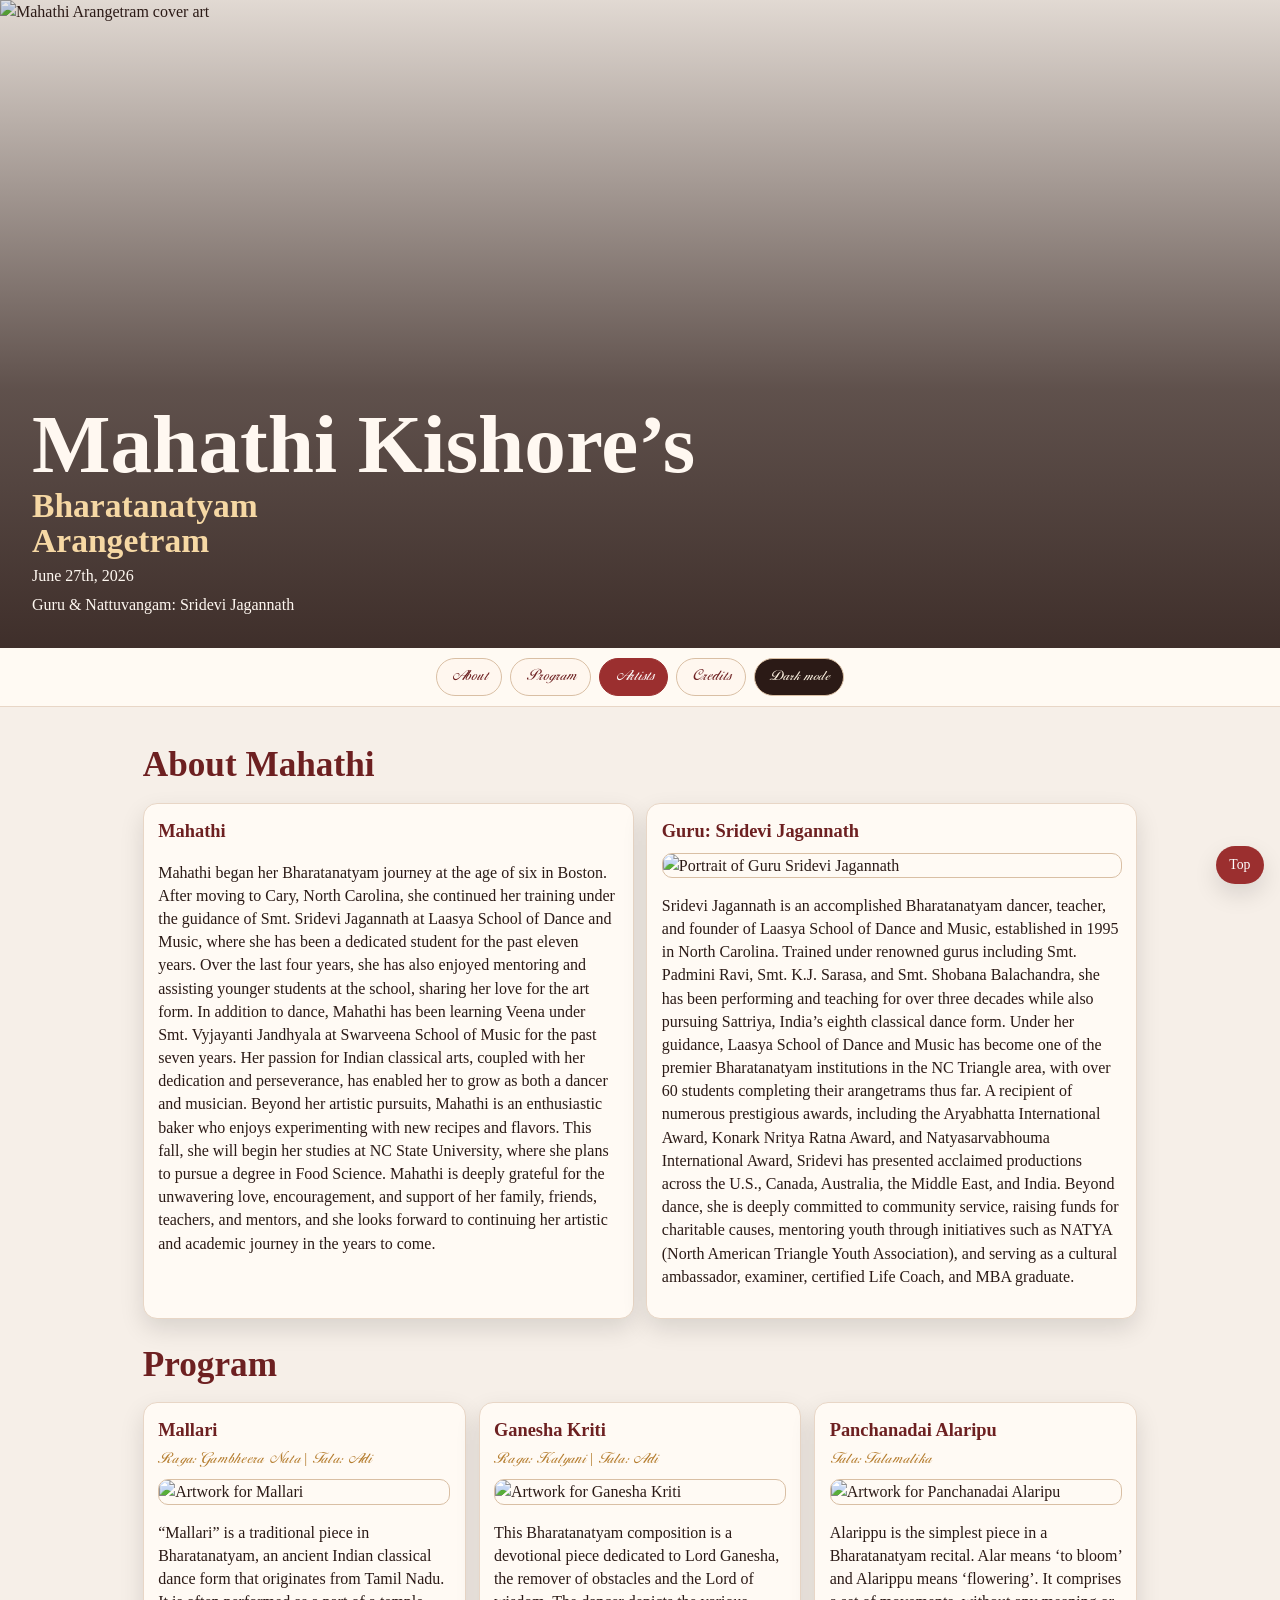
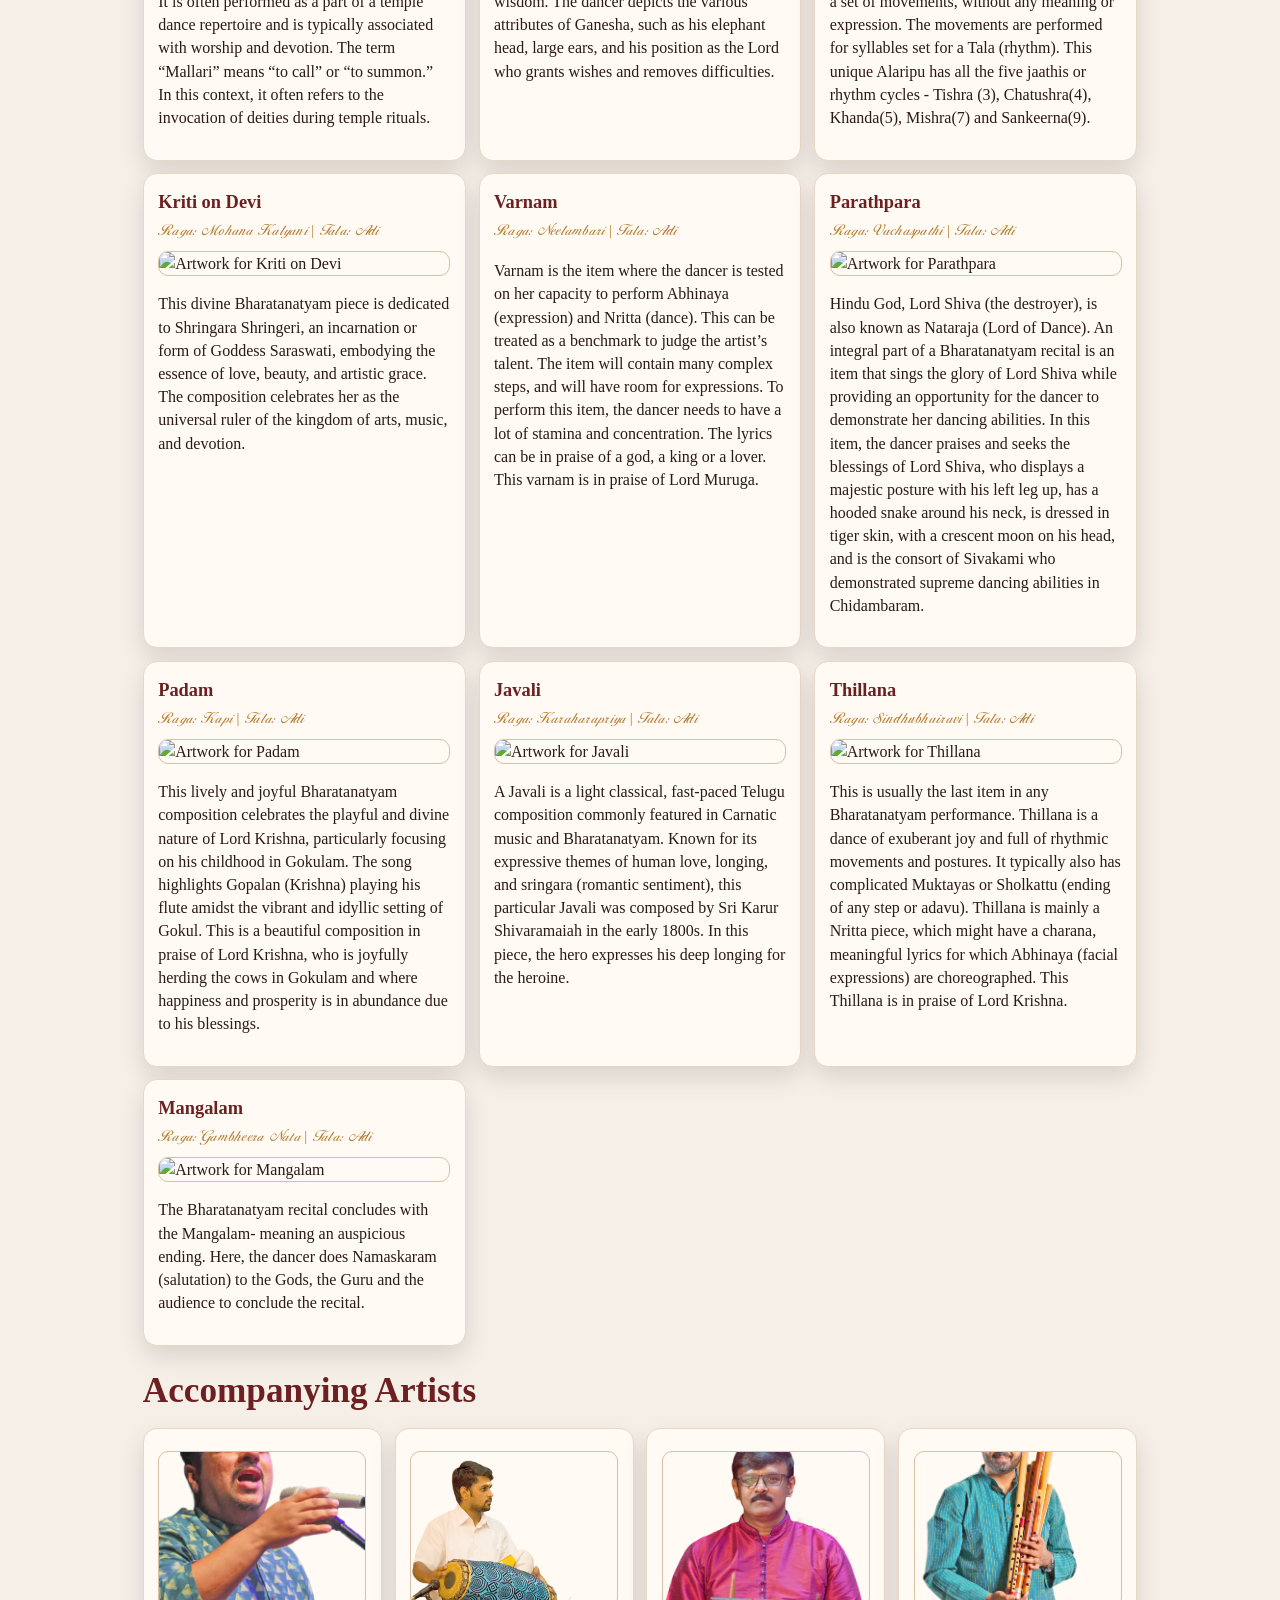
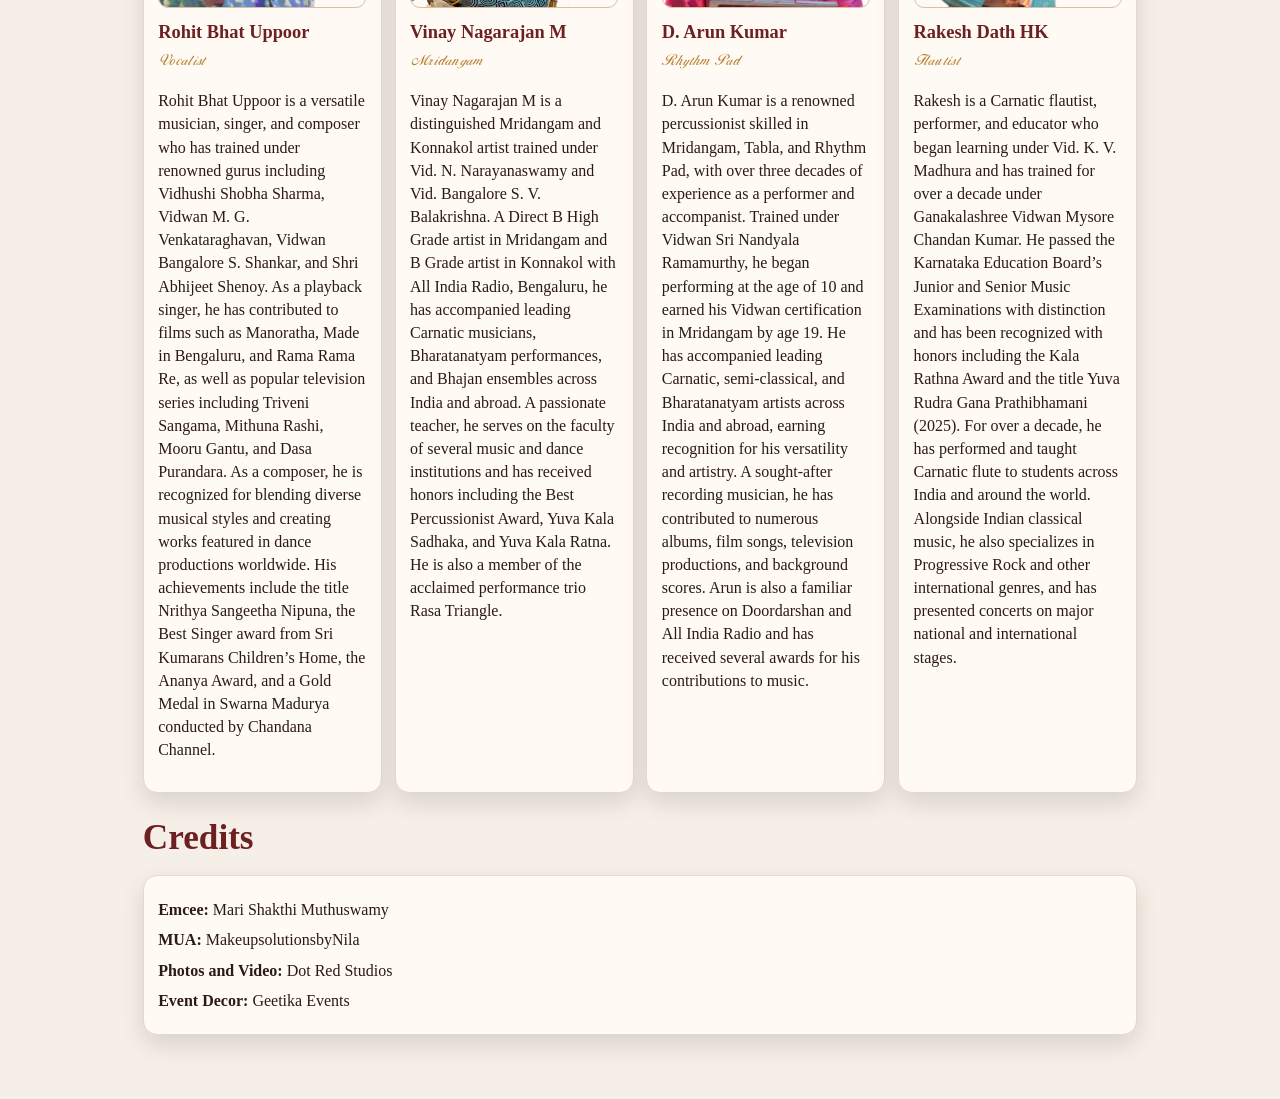
==== index.html @ 7d1313ab "Emphasize dancer name in hero" ====
<!doctype html>
<html lang="en">
  <head>
    <meta charset="UTF-8" />
    <meta name="viewport" content="width=device-width, initial-scale=1.0" />
    <title>Mahathi Bharatanatyam Arangetram</title>
    <meta
      name="description"
      content="Digital brochure for Mahathi's Bharatanatyam Arangetram on June 27, 2026."
    />
    <link rel="stylesheet" href="styles.css" />
  </head>
  <body>
    <header class="hero" id="top">
      <img class="hero-image" src="assets/Front.png" alt="Mahathi Arangetram cover art" />
      <div class="hero-overlay"></div>
      <div class="hero-content">
        <h1>Mahathi Kishore&rsquo;s</h1>
        <p class="hero-subtitle">Bharatanatyam Arangetram</p>
        <p class="event-meta">June 27th, 2026</p>
        <p class="event-meta">Guru &amp; Nattuvangam: Sridevi Jagannath</p>
      </div>
    </header>

    <nav class="section-nav" aria-label="Brochure sections">
      <a href="#about">About</a>
      <a href="#program">Program</a>
      <a href="#artists">Artists</a>
      <a href="#credits">Credits</a>
      <button class="theme-toggle" id="themeToggle" type="button" aria-pressed="false">
        Dark mode
      </button>
    </nav>

    <main>
      <section id="about" class="section">
        <h2>About Mahathi</h2>
        <div class="split">
          <article class="card">
            <h3>Mahathi</h3>
            <p>
              Mahathi began her Bharatanatyam journey at the age of six in Boston. After moving to Cary, North Carolina, she continued her training under the guidance of Smt. Sridevi Jagannath at Laasya School of Dance and Music, where she has been a dedicated student for the past eleven years. Over the last four years, she has also enjoyed mentoring and assisting younger students at the school, sharing her love for the art form. In addition to dance, Mahathi has been learning Veena under Smt. Vyjayanti Jandhyala at Swarveena School of Music for the past seven years. Her passion for Indian classical arts, coupled with her dedication and perseverance, has enabled her to grow as both a dancer and musician. Beyond her artistic pursuits, Mahathi is an enthusiastic baker who enjoys experimenting with new recipes and flavors. This fall, she will begin her studies at NC State University, where she plans to pursue a degree in Food Science. Mahathi is deeply grateful for the unwavering love, encouragement, and support of her family, friends, teachers, and mentors, and she looks forward to continuing her artistic and academic journey in the years to come.
            </p>
          </article>

          <article class="card">
            <h3>Guru: Sridevi Jagannath</h3>
            <img
              class="portrait"
              src="assets/Teacher.png"
              alt="Portrait of Guru Sridevi Jagannath"
            />
            <p>
              Sridevi Jagannath is an accomplished Bharatanatyam dancer, teacher, and founder of Laasya School of Dance and Music, established in 1995 in North Carolina. Trained under renowned gurus including Smt. Padmini Ravi, Smt. K.J. Sarasa, and Smt. Shobana Balachandra, she has been performing and teaching for over three decades while also pursuing Sattriya, India&rsquo;s eighth classical dance form. Under her guidance, Laasya School of Dance and Music has become one of the premier Bharatanatyam institutions in the NC Triangle area, with over 60 students completing their arangetrams thus far. A recipient of numerous prestigious awards, including the Aryabhatta International Award, Konark Nritya Ratna Award, and Natyasarvabhouma International Award, Sridevi has presented acclaimed productions across the U.S., Canada, Australia, the Middle East, and India. Beyond dance, she is deeply committed to community service, raising funds for charitable causes, mentoring youth through initiatives such as NATYA (North American Triangle Youth Association), and serving as a cultural ambassador, examiner, certified Life Coach, and MBA graduate.
            </p>
          </article>
        </div>
      </section>

      <section id="program" class="section">
        <h2>Program</h2>
        <div class="program-grid">
          <article class="program-card">
            <h3>Mallari</h3>
            <p class="meta">Raga: Gambheera Nata | Tala: Adi</p>
            <img src="assets/Pushpanjali.png" alt="Artwork for Mallari" />
            <p>
              &ldquo;Mallari&rdquo; is a traditional piece in Bharatanatyam, an ancient Indian classical dance form that originates from Tamil Nadu. It is often performed as a part of a temple dance repertoire and is typically associated with worship and devotion. The term &ldquo;Mallari&rdquo; means &ldquo;to call&rdquo; or &ldquo;to summon.&rdquo; In this context, it often refers to the invocation of deities during temple rituals.
            </p>
          </article>

          <article class="program-card">
            <h3>Ganesha Kriti</h3>
            <p class="meta">Raga: Kalyani | Tala: Adi</p>
            <img src="assets/Ganesha.png" alt="Artwork for Ganesha Kriti" />
            <p>
              This Bharatanatyam composition is a devotional piece dedicated to Lord Ganesha, the remover of obstacles and the Lord of wisdom. The dancer depicts the various attributes of Ganesha, such as his elephant head, large ears, and his position as the Lord who grants wishes and removes difficulties.
            </p>
          </article>

          <article class="program-card">
            <h3>Panchanadai Alaripu</h3>
            <p class="meta">Tala: Talamalika</p>
            <img src="assets/Alaripu.png" alt="Artwork for Panchanadai Alaripu" />
            <p>
              Alarippu is the simplest piece in a Bharatanatyam recital. Alar means &lsquo;to bloom&rsquo; and Alarippu means &lsquo;flowering&rsquo;. It comprises a set of movements, without any meaning or expression. The movements are performed for syllables set for a Tala (rhythm). This unique Alaripu has all the five jaathis or rhythm cycles - Tishra (3), Chatushra(4), Khanda(5), Mishra(7) and Sankeerna(9).
            </p>
          </article>

          <article class="program-card">
            <h3>Kriti on Devi</h3>
            <p class="meta">Raga: Mohana Kalyani | Tala: Adi</p>
            <img src="assets/Saraswathi.png" alt="Artwork for Kriti on Devi" />
            <p>
              This divine Bharatanatyam piece is dedicated to Shringara Shringeri, an incarnation or form of Goddess Saraswati, embodying the essence of love, beauty, and artistic grace. The composition celebrates her as the universal ruler of the kingdom of arts, music, and devotion.
            </p>
          </article>

          <article class="program-card">
            <h3>Varnam</h3>
            <p class="meta">Raga: Neelambari | Tala: Adi</p>
            <p>
              Varnam is the item where the dancer is tested on her capacity to perform Abhinaya (expression) and Nritta (dance). This can be treated as a benchmark to judge the artist&rsquo;s talent. The item will contain many complex steps, and will have room for expressions. To perform this item, the dancer needs to have a lot of stamina and concentration. The lyrics can be in praise of a god, a king or a lover. This varnam is in praise of Lord Muruga.
            </p>
          </article>

          <article class="program-card">
            <h3>Parathpara</h3>
            <p class="meta">Raga: Vachaspathi | Tala: Adi</p>
            <img src="assets/Parathpara.png" alt="Artwork for Parathpara" />
            <p>
              Hindu God, Lord Shiva (the destroyer), is also known as Nataraja (Lord of Dance). An integral part of a Bharatanatyam recital is an item that sings the glory of Lord Shiva while providing an opportunity for the dancer to demonstrate her dancing abilities. In this item, the dancer praises and seeks the blessings of Lord Shiva, who displays a majestic posture with his left leg up, has a hooded snake around his neck, is dressed in tiger skin, with a crescent moon on his head, and is the consort of Sivakami who demonstrated supreme dancing abilities in Chidambaram.
            </p>
          </article>

          <article class="program-card">
            <h3>Padam</h3>
            <p class="meta">Raga: Kapi | Tala: Adi</p>
            <img src="assets/Krishna 1.png" alt="Artwork for Padam" />
            <p>
              This lively and joyful Bharatanatyam composition celebrates the playful and divine nature of Lord Krishna, particularly focusing on his childhood in Gokulam. The song highlights Gopalan (Krishna) playing his flute amidst the vibrant and idyllic setting of Gokul. This is a beautiful composition in praise of Lord Krishna, who is joyfully herding the cows in Gokulam and where happiness and prosperity is in abundance due to his blessings.
            </p>
          </article>

          <article class="program-card">
            <h3>Javali</h3>
            <p class="meta">Raga: Karaharapriya | Tala: Adi</p>
            <img src="assets/Javali New.png" alt="Artwork for Javali" />
            <p>
              A Javali is a light classical, fast-paced Telugu composition commonly featured in Carnatic music and Bharatanatyam. Known for its expressive themes of human love, longing, and sringara (romantic sentiment), this particular Javali was composed by Sri Karur Shivaramaiah in the early 1800s. In this piece, the hero expresses his deep longing for the heroine.
            </p>
          </article>

          <article class="program-card">
            <h3>Thillana</h3>
            <p class="meta">Raga: Sindhubhairavi | Tala: Adi</p>
            <img src="assets/Thillana.png" alt="Artwork for Thillana" />
            <p>
              This is usually the last item in any Bharatanatyam performance. Thillana is a dance of exuberant joy and full of rhythmic movements and postures. It typically also has complicated Muktayas or Sholkattu (ending of any step or adavu). Thillana is mainly a Nritta piece, which might have a charana, meaningful lyrics for which Abhinaya (facial expressions) are choreographed. This Thillana is in praise of Lord Krishna.
            </p>
          </article>

          <article class="program-card">
            <h3>Mangalam</h3>
            <p class="meta">Raga: Gambheera Nata | Tala: Adi</p>
            <img src="assets/Mangal.png" alt="Artwork for Mangalam" />
            <p>
              The Bharatanatyam recital concludes with the Mangalam- meaning an auspicious ending. Here, the dancer does Namaskaram (salutation) to the Gods, the Guru and the audience to conclude the recital.
            </p>
          </article>

        </div>
      </section>

      <section id="artists" class="section">
        <h2>Accompanying Artists</h2>
        <div class="artist-grid">
          <article class="card artist-card">
            <img src="assets/Rohit vector.png" alt="Portrait of Rohit Bhat Uppoor" />
            <h3>Rohit Bhat Uppoor</h3>
            <p class="meta">Vocalist</p>
            <p>
              Rohit Bhat Uppoor is a versatile musician, singer, and composer who has trained under renowned gurus including Vidhushi Shobha Sharma, Vidwan M. G. Venkataraghavan, Vidwan Bangalore S. Shankar, and Shri Abhijeet Shenoy. As a playback singer, he has contributed to films such as Manoratha, Made in Bengaluru, and Rama Rama Re, as well as popular television series including Triveni Sangama, Mithuna Rashi, Mooru Gantu, and Dasa Purandara. As a composer, he is recognized for blending diverse musical styles and creating works featured in dance productions worldwide. His achievements include the title Nrithya Sangeetha Nipuna, the Best Singer award from Sri Kumarans Children&rsquo;s Home, the Ananya Award, and a Gold Medal in Swarna Madurya conducted by Chandana Channel.
            </p>
          </article>

          <article class="card artist-card">
            <img src="assets/Vinay.png" alt="Portrait of Vinay Nagarajan" />
            <h3>Vinay Nagarajan M</h3>
            <p class="meta">Mridangam</p>
            <p>
              Vinay Nagarajan M is a distinguished Mridangam and Konnakol artist trained under Vid. N. Narayanaswamy and Vid. Bangalore S. V. Balakrishna. A Direct B High Grade artist in Mridangam and B Grade artist in Konnakol with All India Radio, Bengaluru, he has accompanied leading Carnatic musicians, Bharatanatyam performances, and Bhajan ensembles across India and abroad. A passionate teacher, he serves on the faculty of several music and dance institutions and has received honors including the Best Percussionist Award, Yuva Kala Sadhaka, and Yuva Kala Ratna. He is also a member of the acclaimed performance trio Rasa Triangle.
            </p>
          </article>

          <article class="card artist-card">
            <img src="assets/Arun Vector.png" alt="Portrait of D. Arun Kumar" />
            <h3>D. Arun Kumar</h3>
            <p class="meta">Rhythm Pad</p>
            <p>
              D. Arun Kumar is a renowned percussionist skilled in Mridangam, Tabla, and Rhythm Pad, with over three decades of experience as a performer and accompanist. Trained under Vidwan Sri Nandyala Ramamurthy, he began performing at the age of 10 and earned his Vidwan certification in Mridangam by age 19. He has accompanied leading Carnatic, semi-classical, and Bharatanatyam artists across India and abroad, earning recognition for his versatility and artistry. A sought-after recording musician, he has contributed to numerous albums, film songs, television productions, and background scores. Arun is also a familiar presence on Doordarshan and All India Radio and has received several awards for his contributions to music.
            </p>
          </article>

          <article class="card artist-card">
            <img src="assets/Rakesh v2.png" alt="Portrait of Rakesh Dath HK" />
            <h3>Rakesh Dath HK</h3>
            <p class="meta">Flautist</p>
            <p>
              Rakesh is a Carnatic flautist, performer, and educator who began learning under Vid. K. V. Madhura and has trained for over a decade under Ganakalashree Vidwan Mysore Chandan Kumar. He passed the Karnataka Education Board&rsquo;s Junior and Senior Music Examinations with distinction and has been recognized with honors including the Kala Rathna Award and the title Yuva Rudra Gana Prathibhamani (2025). For over a decade, he has performed and taught Carnatic flute to students across India and around the world. Alongside Indian classical music, he also specializes in Progressive Rock and other international genres, and has presented concerts on major national and international stages.
            </p>
          </article>
        </div>
      </section>

      <section id="credits" class="section">
        <h2>Credits</h2>
        <div class="credits-list">
          <p><strong>Emcee:</strong> Mari Shakthi Muthuswamy</p>
          <p><strong>MUA:</strong> MakeupsolutionsbyNila</p>
          <p><strong>Photos and Video:</strong> Dot Red Studios</p>
          <p><strong>Event Decor:</strong> Geetika Events</p>
        </div>
      </section>
    </main>

    <a class="to-top" href="#top" aria-label="Back to top">Top</a>

    <script src="script.js"></script>
  </body>
</html>
---- styles.css ----
:root {
  --bg: #f6efe8;
  --surface: #fffaf4;
  --text: #2b1a16;
  --muted: #5f463f;
  --accent: #9b2f2f;
  --accent-dark: #6d2021;
  --gold: #b57d2f;
  --border: #e8d6c6;
  --shadow: 0 10px 25px rgb(0 0 0 / 0.12);
  --nav-bg: rgb(255 250 244 / 0.95);
  --chip-bg: #fff7ef;
  --chip-border: #d9bfa4;
  --hero-overlay-start: rgb(43 26 22 / 0.1);
  --hero-overlay-mid: rgb(43 26 22 / 0.74);
  --hero-overlay-end: rgb(43 26 22 / 0.9);
  --toggle-bg: #2b1a16;
  --toggle-text: #fef3e2;
}

body.dark-theme {
  --bg: #0b0a0c;
  --surface: #161216;
  --text: #efe0ca;
  --muted: #c6b29a;
  --accent: #9a3138;
  --accent-dark: #e7c998;
  --gold: #d2a95f;
  --border: #3a2b2f;
  --shadow: 0 14px 32px rgb(0 0 0 / 0.5);
  --nav-bg: rgb(11 10 12 / 0.92);
  --chip-bg: #231a1d;
  --chip-border: #5a3e47;
  --hero-overlay-start: rgb(0 0 0 / 0.35);
  --hero-overlay-mid: rgb(0 0 0 / 0.78);
  --hero-overlay-end: rgb(0 0 0 / 0.94);
  --toggle-bg: #e7c998;
  --toggle-text: #2a1713;
}

@font-face {
  font-family: "Balladeer";
  src: url("fonts/balladeer-light.otf") format("opentype");
  font-weight: 300;
}

@font-face {
  font-family: "Balladeer";
  src: url("fonts/balladeer-medium.otf") format("opentype");
  font-weight: 500;
}

@font-face {
  font-family: "Kunaroh";
  src: url("fonts/Kunaroh.ttf") format("truetype");
}

* {
  box-sizing: border-box;
}

html {
  scroll-behavior: smooth;
}

body {
  margin: 0;
  font-family: "Iowan Old Style", "Palatino Linotype", "Book Antiqua", Palatino, serif;
  background: var(--bg);
  color: var(--text);
  line-height: 1.45;
}

.hero {
  position: relative;
  min-height: 56vh;
  display: grid;
  place-items: end start;
}

.hero-image {
  position: absolute;
  inset: 0;
  width: 100%;
  height: 100%;
  object-fit: cover;
}

.hero-overlay {
  position: absolute;
  inset: 0;
  background: linear-gradient(
    180deg,
    var(--hero-overlay-start) 0%,
    var(--hero-overlay-mid) 60%,
    var(--hero-overlay-end) 100%
  );
}

.hero-content {
  position: relative;
  z-index: 1;
  padding: 1.25rem 1rem 1.4rem;
  color: #fff8f1;
}

h1 {
  margin: 0;
  font-family: "Iowan Old Style", "Palatino Linotype", "Book Antiqua", Palatino, serif;
  font-size: clamp(2.8rem, 12vw, 5.2rem);
  line-height: 0.95;
  font-weight: 700;
}

.hero-subtitle {
  margin: 0.25rem 0 0;
  max-width: 15ch;
  color: #f6d8a4;
  font-family: "Iowan Old Style", "Palatino Linotype", "Book Antiqua", Palatino, serif;
  font-size: clamp(1.25rem, 5vw, 2.1rem);
  font-weight: 600;
  line-height: 1.05;
}

.event-meta {
  margin: 0.35rem 0 0;
}

.section-nav {
  position: sticky;
  top: 0;
  z-index: 10;
  display: flex;
  gap: 0.5rem;
  padding: 0.65rem 0.65rem;
  overflow-x: auto;
  background: var(--nav-bg);
  border-bottom: 1px solid var(--border);
  backdrop-filter: blur(8px);
}

.section-nav a {
  flex: 0 0 auto;
  text-decoration: none;
  color: var(--accent-dark);
  border: 1px solid var(--chip-border);
  background: var(--chip-bg);
  border-radius: 999px;
  font-weight: 500;
  font-size: 0.92rem;
  padding: 0.45rem 0.9rem;
  font-family: "Balladeer", "Iowan Old Style", serif;
}

.theme-toggle {
  flex: 0 0 auto;
  border: 1px solid var(--chip-border);
  background: var(--toggle-bg);
  color: var(--toggle-text);
  border-radius: 999px;
  font-size: 0.88rem;
  padding: 0.45rem 0.9rem;
  font-family: "Balladeer", "Iowan Old Style", serif;
  cursor: pointer;
}

.theme-toggle:hover {
  filter: brightness(1.04);
}

.theme-toggle:focus-visible {
  outline: 2px solid var(--gold);
  outline-offset: 2px;
}

.section-nav a.active {
  background: var(--accent);
  border-color: var(--accent);
  color: #fff;
}

main {
  width: min(1020px, 100%);
  margin: 0 auto;
  padding: 0.8rem 0.8rem 4rem;
}

.section {
  scroll-margin-top: 4rem;
  margin-top: 1.2rem;
}

h2 {
  font-family: "Iowan Old Style", "Palatino Linotype", "Book Antiqua", Palatino, serif;
  font-size: clamp(1.5rem, 7vw, 2.2rem);
  color: var(--accent-dark);
  margin: 0 0 0.75rem;
}

h3 {
  margin: 0 0 0.4rem;
  font-size: 1.15rem;
  color: var(--accent-dark);
  font-family: "Iowan Old Style", "Palatino Linotype", "Book Antiqua", Palatino, serif;
}

.split,
.artist-grid,
.program-grid {
  display: grid;
  gap: 0.8rem;
}

.card,
.program-card {
  background: var(--surface);
  border: 1px solid var(--border);
  border-radius: 14px;
  box-shadow: var(--shadow);
  padding: 0.9rem;
}

.program-card img,
.artist-card img,
.portrait {
  width: 100%;
  border-radius: 10px;
  display: block;
  border: 1px solid var(--chip-border);
  margin: 0.5rem 0 0.7rem;
}

.artist-card img {
  aspect-ratio: 4 / 3;
  object-fit: cover;
}

.meta {
  margin: 0 0 0.4rem;
  color: var(--gold);
  font-weight: 500;
  font-size: 0.92rem;
  font-family: "Balladeer", "Iowan Old Style", serif;
  letter-spacing: 0.02em;
}

.placeholder {
  border: 2px dashed #c4a78d;
  border-radius: 10px;
  padding: 1.2rem 0.8rem;
  text-align: center;
  color: var(--muted);
  margin: 0.45rem 0 0.7rem;
  background: #fff4e7;
}

.credits-list {
  background: var(--surface);
  border: 1px solid var(--border);
  border-radius: 14px;
  padding: 0.9rem;
  box-shadow: var(--shadow);
}

.credits-list p {
  margin: 0.45rem 0;
}

.to-top {
  position: fixed;
  bottom: 1rem;
  right: 1rem;
  text-decoration: none;
  background: var(--accent);
  color: #fff;
  padding: 0.55rem 0.85rem;
  border-radius: 999px;
  font-size: 0.86rem;
  box-shadow: var(--shadow);
}

body.dark-theme .section-nav a.active {
  color: #fff6e8;
}

@media (min-width: 720px) {
  .hero {
    min-height: 72vh;
  }

  .hero-content {
    padding: 1.8rem 2rem 2rem;
  }

  .split {
    grid-template-columns: 1fr 1fr;
  }

  .program-grid {
    grid-template-columns: 1fr 1fr;
  }

  .artist-grid {
    grid-template-columns: repeat(2, minmax(0, 1fr));
  }

  .section-nav {
    justify-content: center;
  }
}

@media (min-width: 1100px) {
  .program-grid {
    grid-template-columns: repeat(3, minmax(0, 1fr));
  }

  .artist-grid {
    grid-template-columns: repeat(4, minmax(0, 1fr));
  }
}
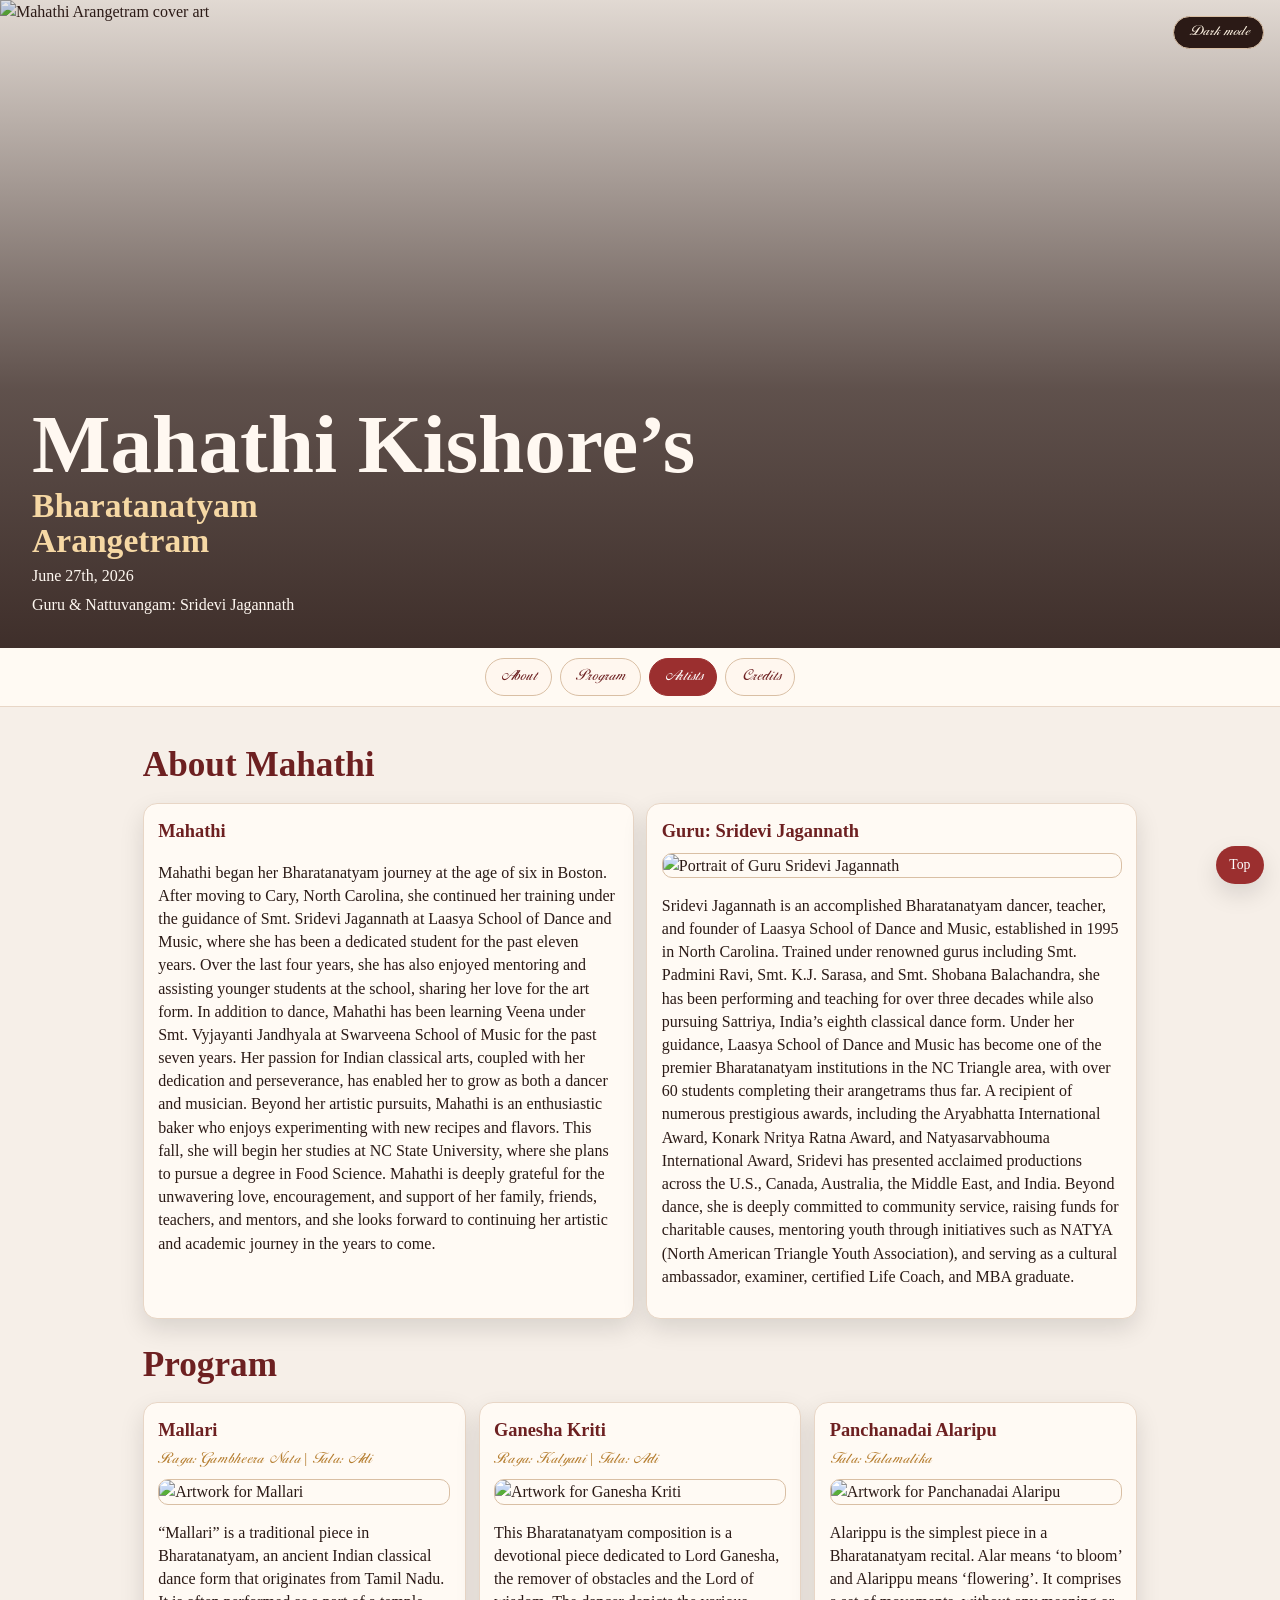
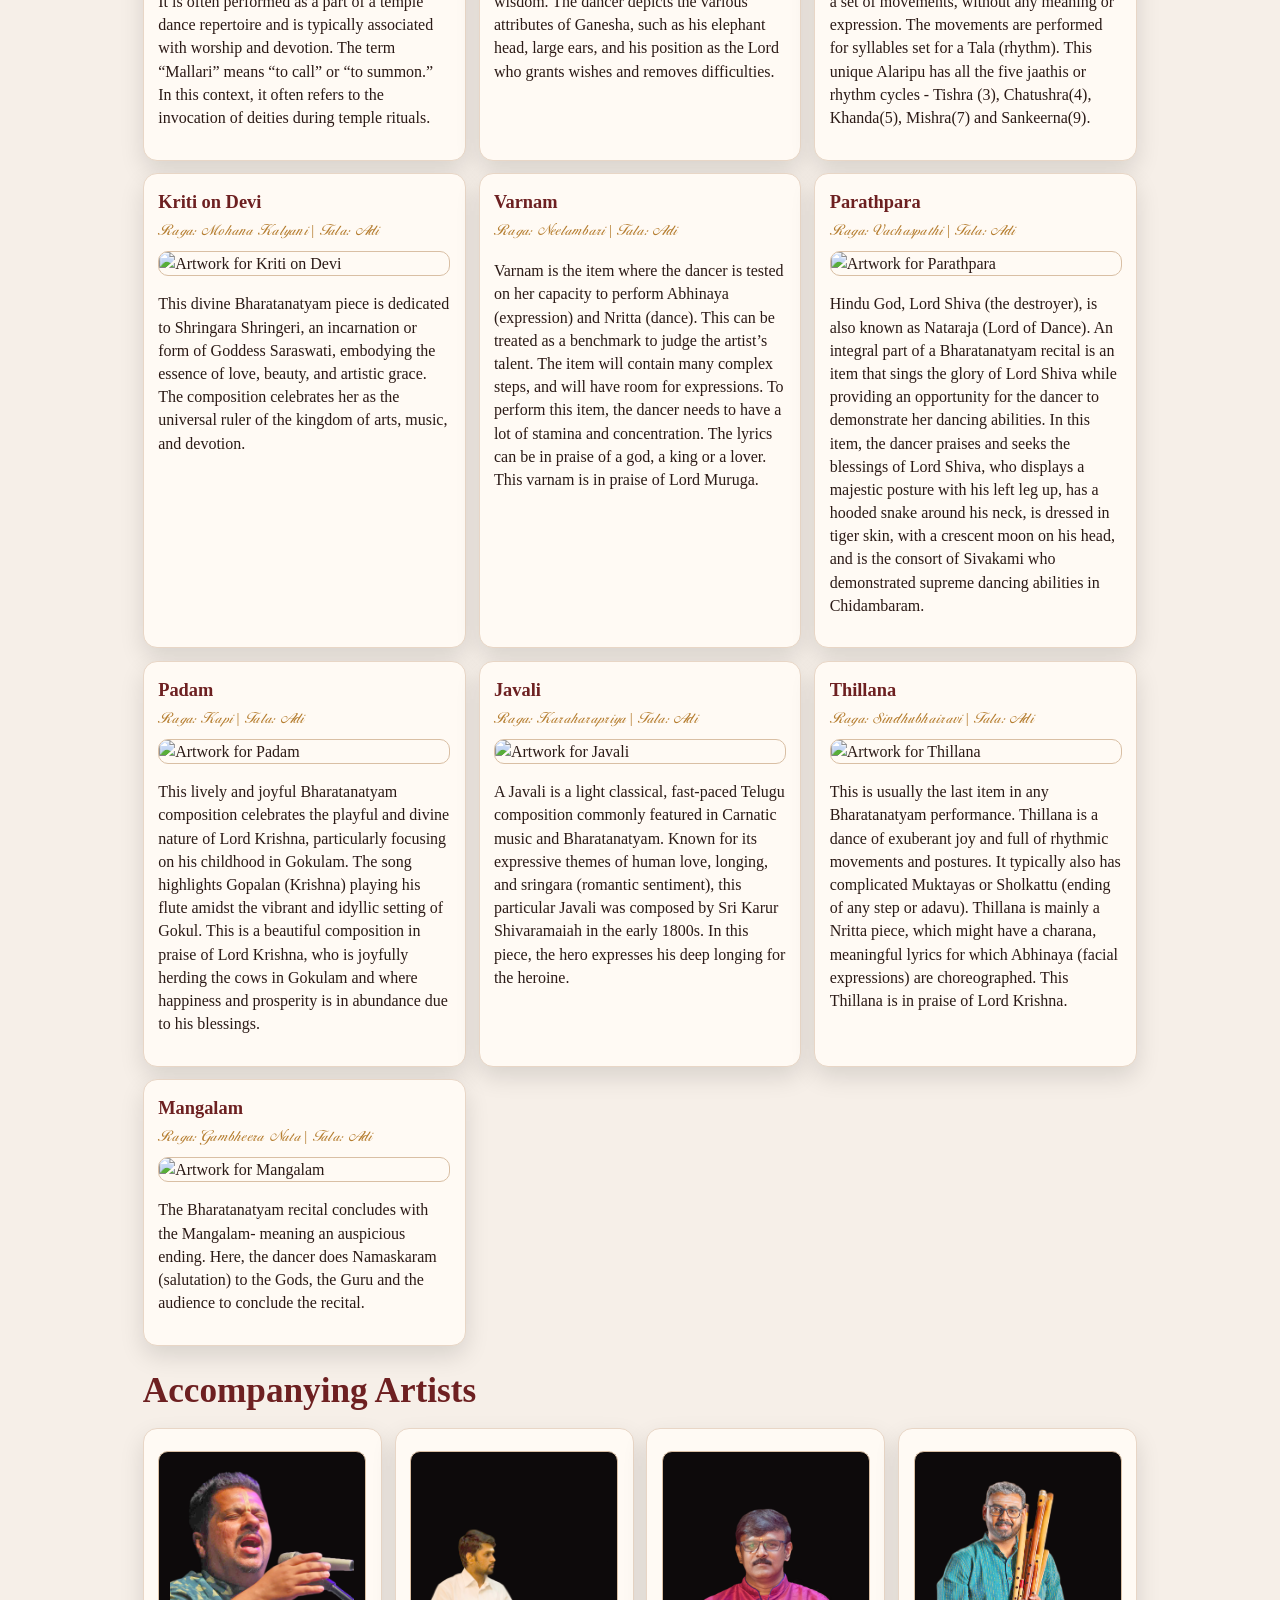
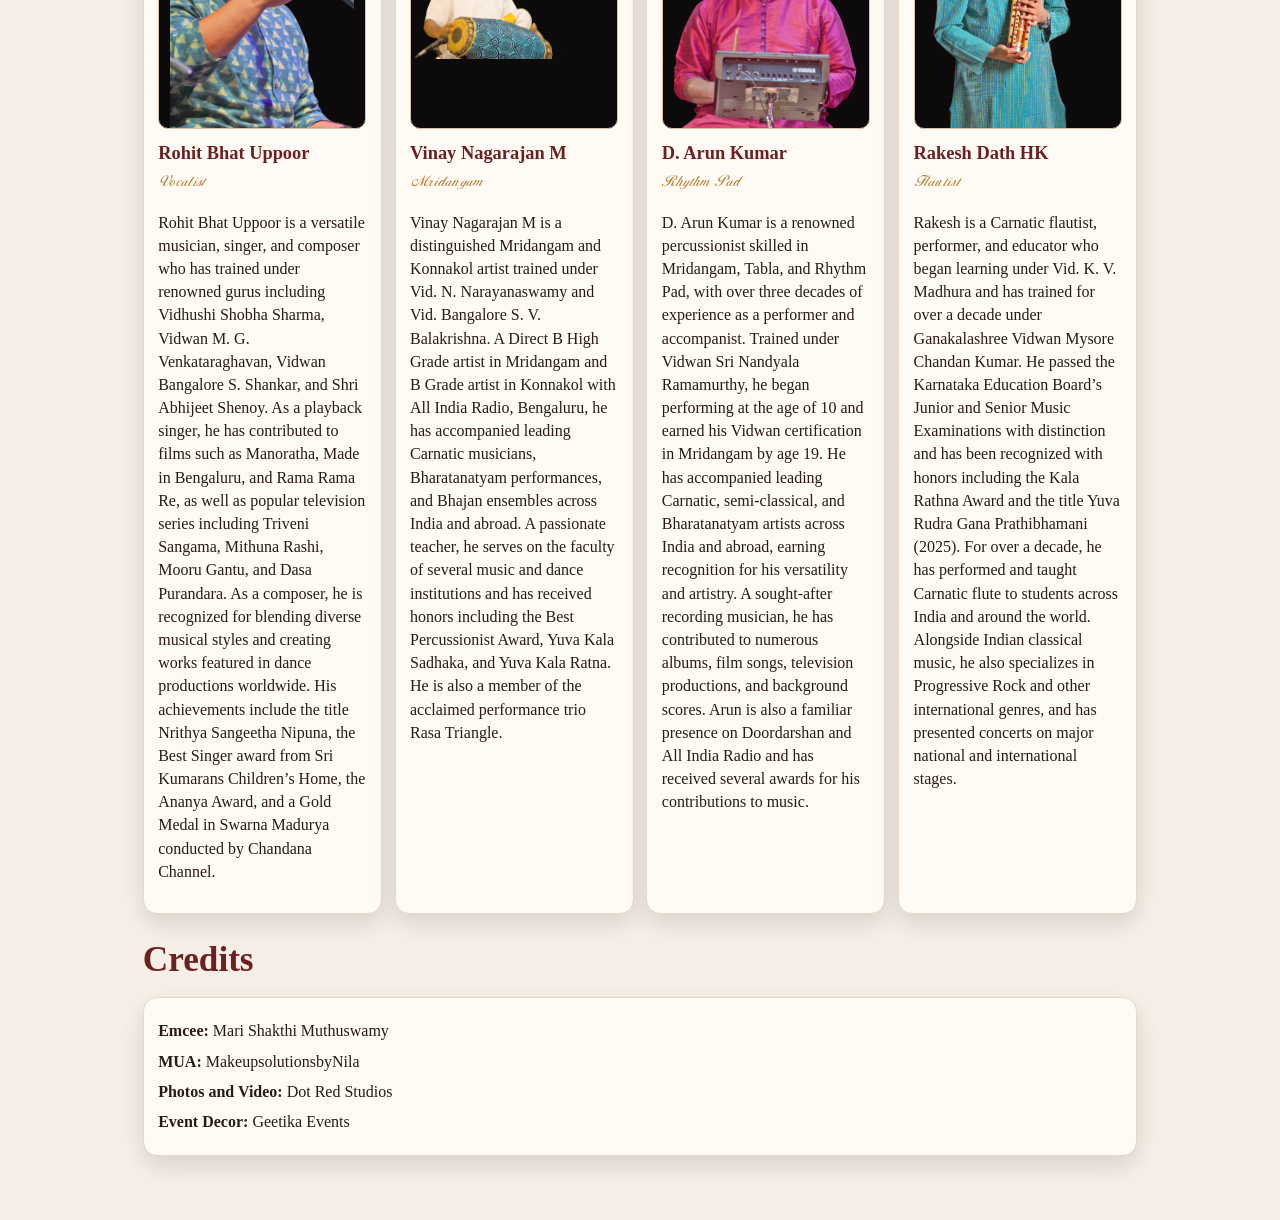
==== commit 1e133f7b: "Refine nav toggle and artist portraits" ====
--- a/index.html
+++ b/index.html
@@ -20,6 +20,9 @@
         <p class="event-meta">June 27th, 2026</p>
         <p class="event-meta">Guru &amp; Nattuvangam: Sridevi Jagannath</p>
       </div>
+      <button class="theme-toggle" id="themeToggle" type="button" aria-pressed="false">
+        Dark mode
+      </button>
     </header>
 
     <nav class="section-nav" aria-label="Brochure sections">
@@ -27,9 +30,6 @@
       <a href="#program">Program</a>
       <a href="#artists">Artists</a>
       <a href="#credits">Credits</a>
-      <button class="theme-toggle" id="themeToggle" type="button" aria-pressed="false">
-        Dark mode
-      </button>
     </nav>
 
     <main>
--- a/styles.css
+++ b/styles.css
@@ -153,7 +153,10 @@
 }
 
 .theme-toggle {
-  flex: 0 0 auto;
+  position: absolute;
+  top: 1rem;
+  right: 1rem;
+  z-index: 2;
   border: 1px solid var(--chip-border);
   background: var(--toggle-bg);
   color: var(--toggle-text);
@@ -231,8 +234,10 @@
 }
 
 .artist-card img {
-  aspect-ratio: 4 / 3;
-  object-fit: cover;
+  aspect-ratio: 3 / 4;
+  object-fit: contain;
+  object-position: center;
+  background: #0d0a0b;
 }
 
 .meta {
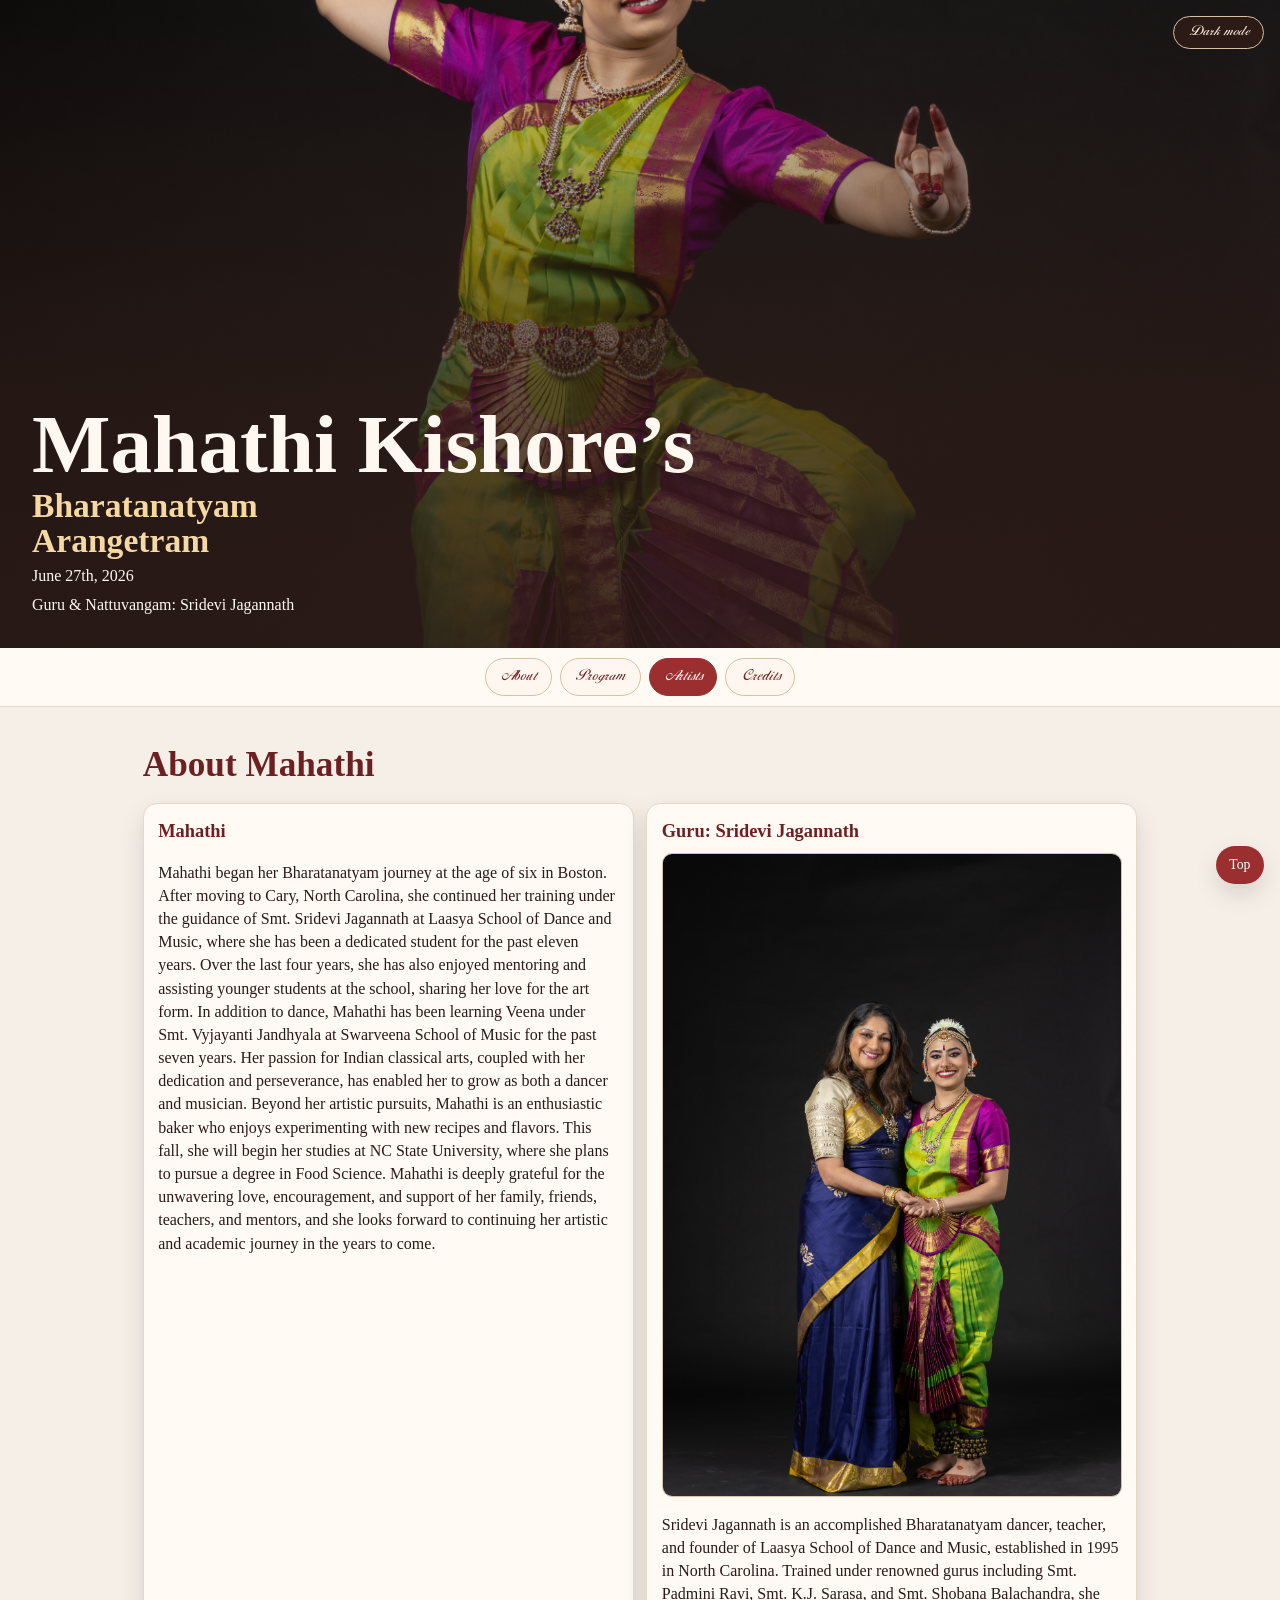
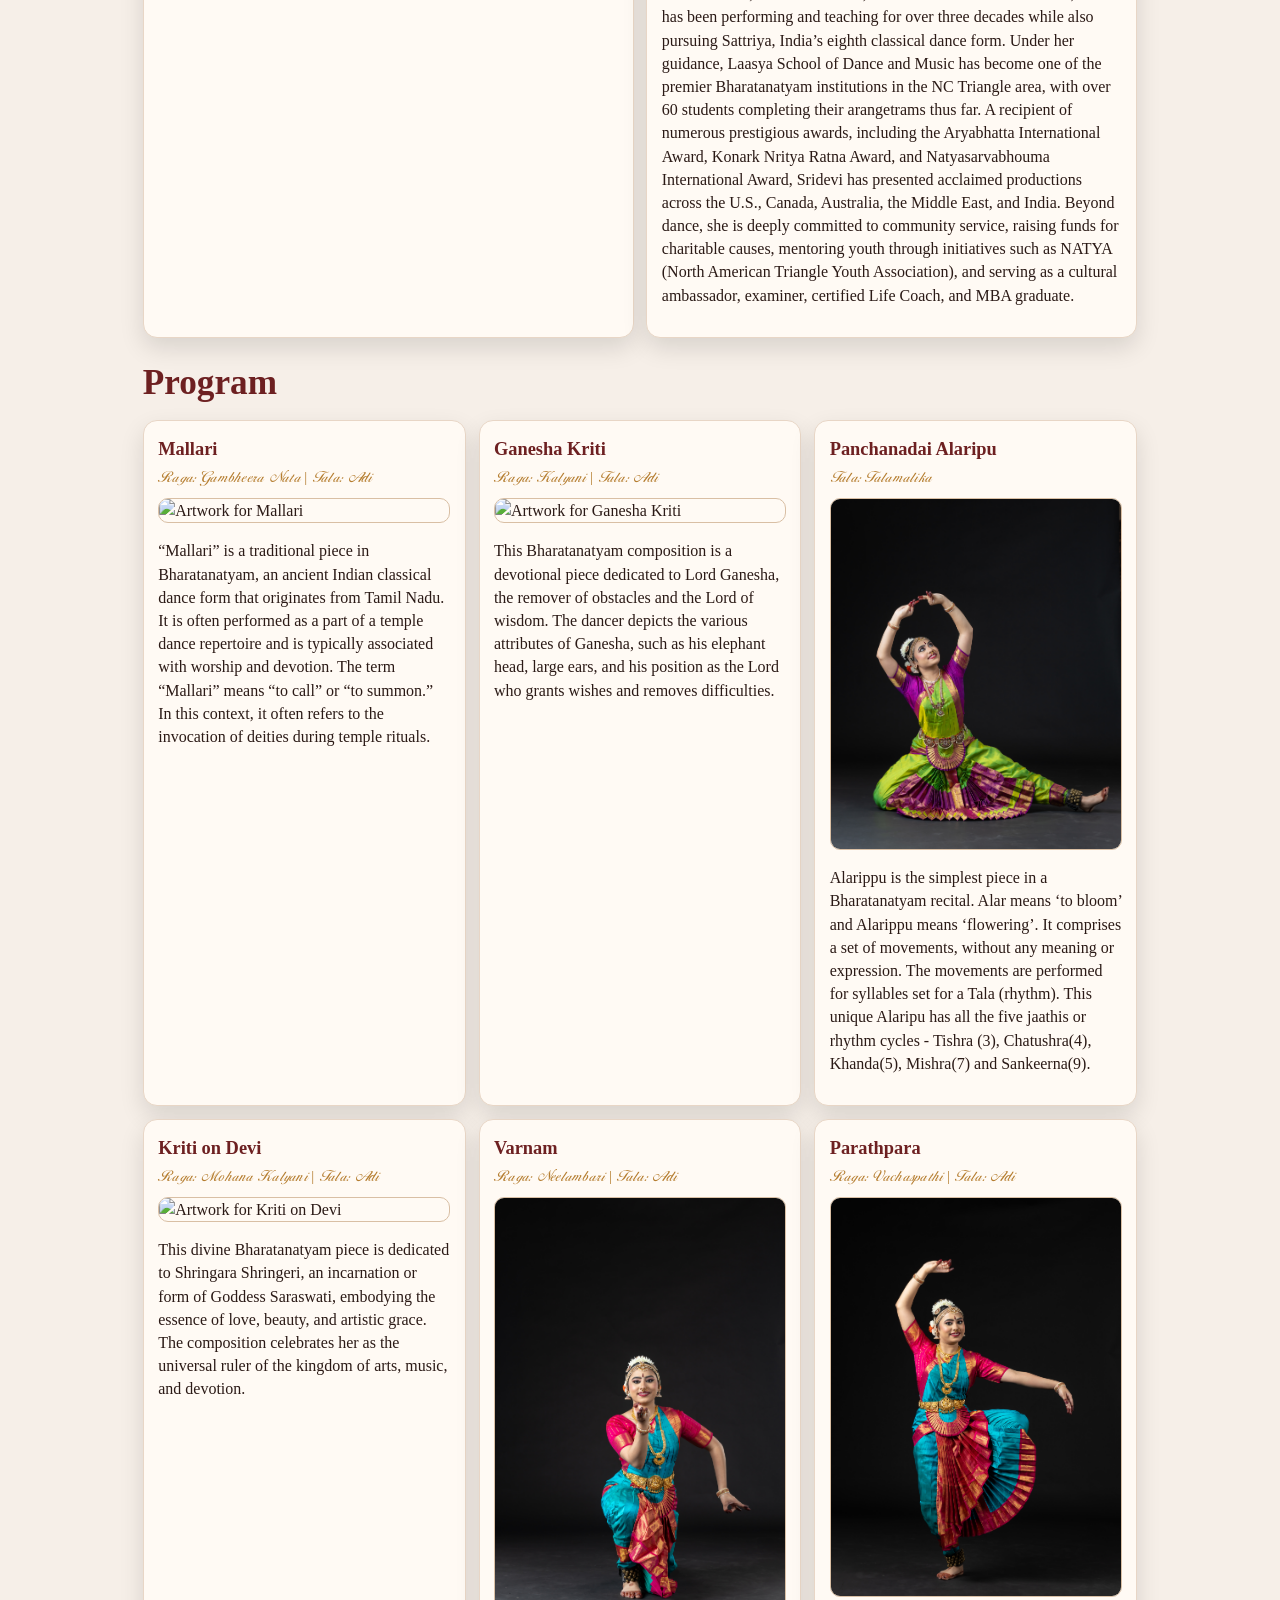
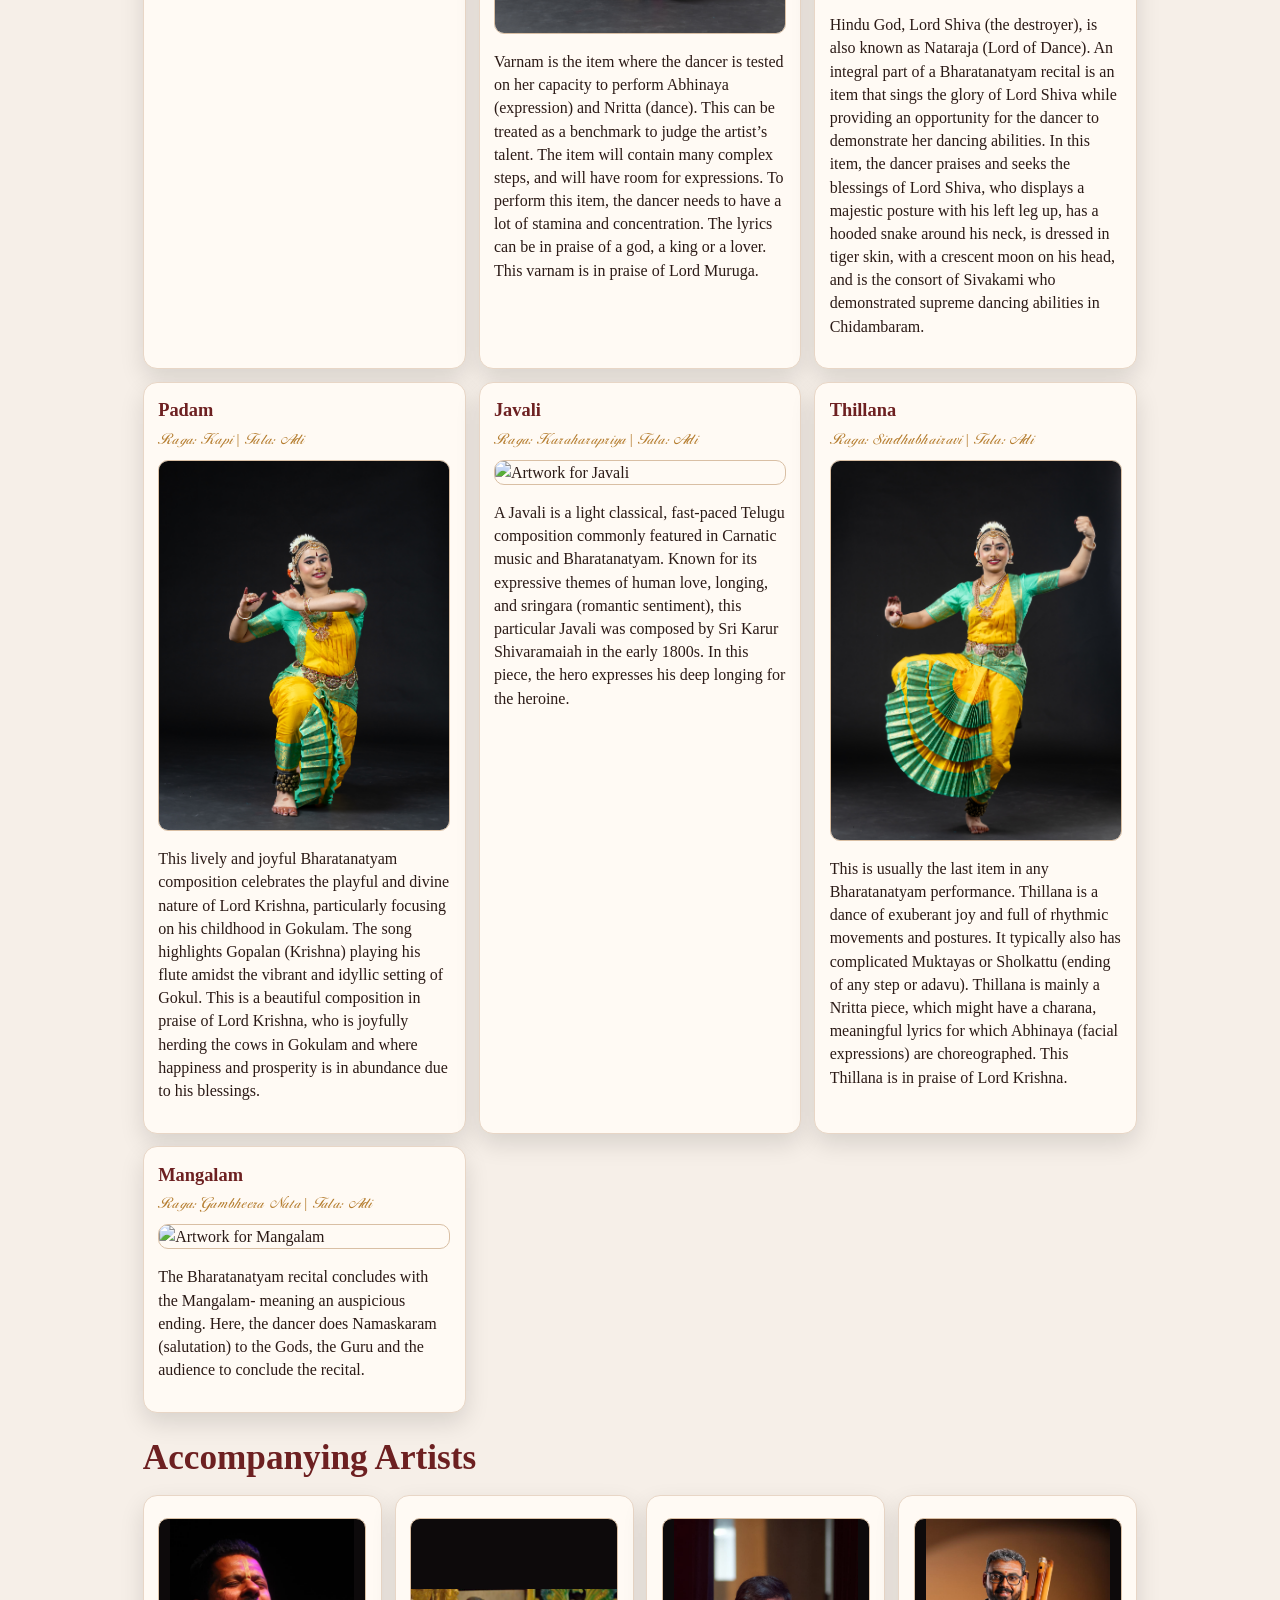
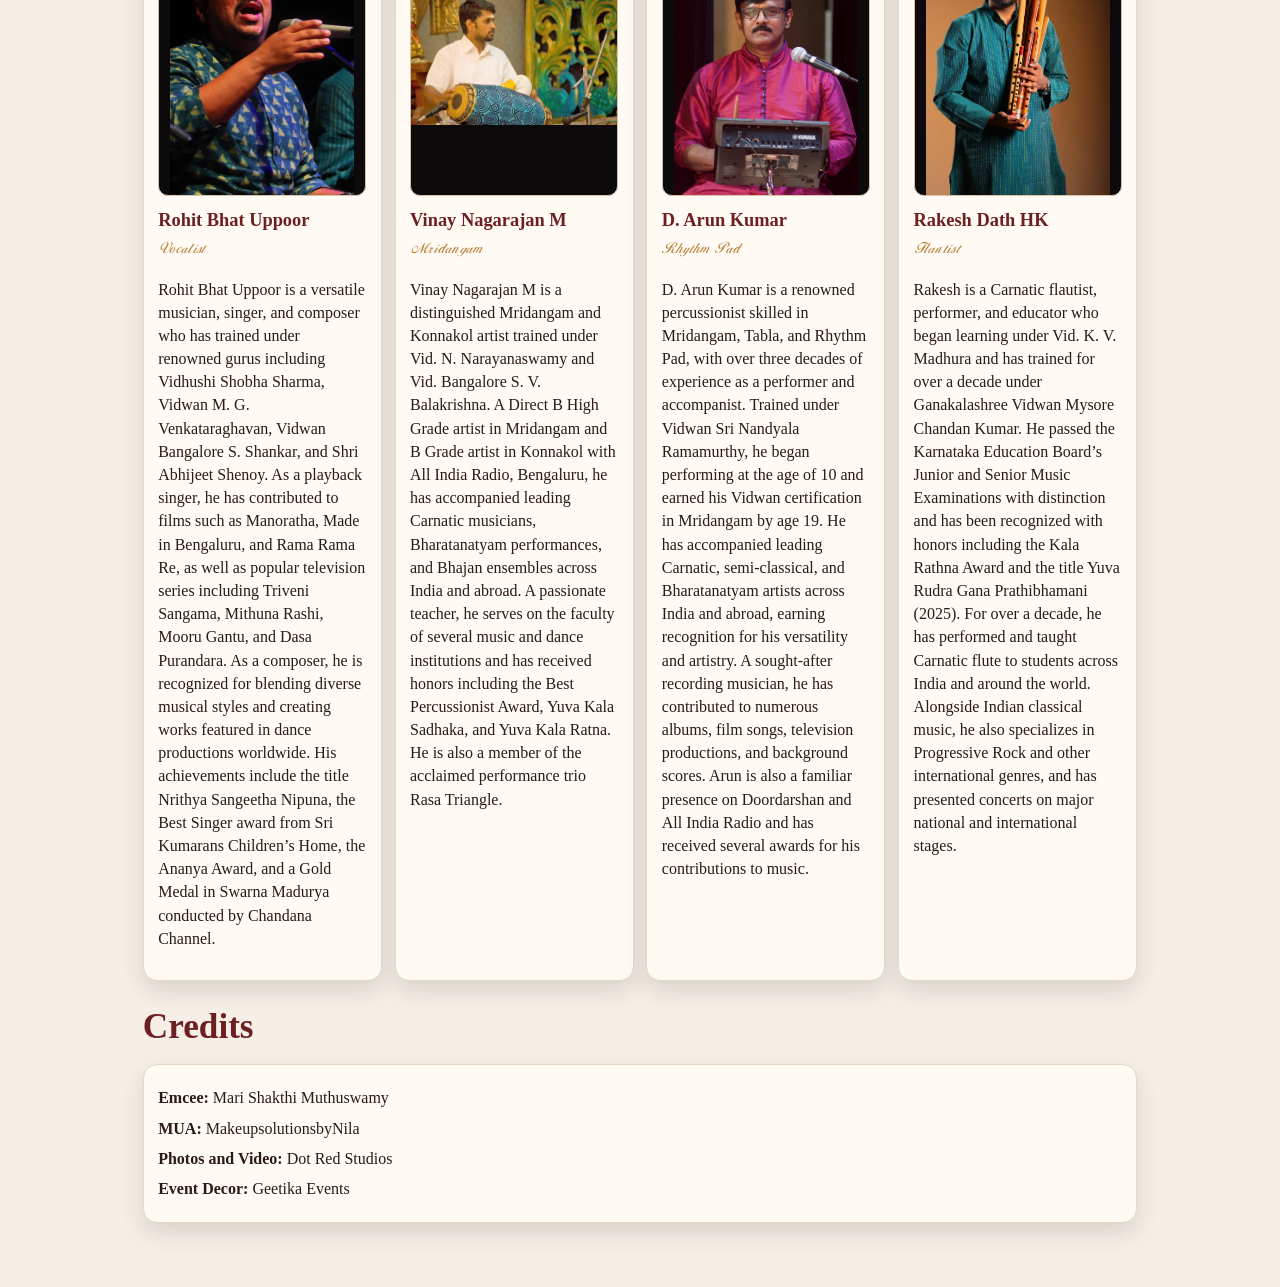
==== commit 84d0bd8a: "Switch website images to renamed original photo set. Map section and artist image references to the " ====
--- a/index.html
+++ b/index.html
@@ -12,7 +12,7 @@
   </head>
   <body>
     <header class="hero" id="top">
-      <img class="hero-image" src="assets/Front.png" alt="Mahathi Arangetram cover art" />
+      <img class="hero-image" src="assets/front-original.jpg" alt="Mahathi Arangetram cover art" />
       <div class="hero-overlay"></div>
       <div class="hero-content">
         <h1>Mahathi Kishore&rsquo;s</h1>
@@ -47,7 +47,7 @@
             <h3>Guru: Sridevi Jagannath</h3>
             <img
               class="portrait"
-              src="assets/Teacher.png"
+              src="assets/teacher-original.jpg"
               alt="Portrait of Guru Sridevi Jagannath"
             />
             <p>
@@ -63,7 +63,7 @@
           <article class="program-card">
             <h3>Mallari</h3>
             <p class="meta">Raga: Gambheera Nata | Tala: Adi</p>
-            <img src="assets/Pushpanjali.png" alt="Artwork for Mallari" />
+            <img src="assets/mallari-original.jpg" alt="Artwork for Mallari" />
             <p>
               &ldquo;Mallari&rdquo; is a traditional piece in Bharatanatyam, an ancient Indian classical dance form that originates from Tamil Nadu. It is often performed as a part of a temple dance repertoire and is typically associated with worship and devotion. The term &ldquo;Mallari&rdquo; means &ldquo;to call&rdquo; or &ldquo;to summon.&rdquo; In this context, it often refers to the invocation of deities during temple rituals.
             </p>
@@ -72,7 +72,7 @@
           <article class="program-card">
             <h3>Ganesha Kriti</h3>
             <p class="meta">Raga: Kalyani | Tala: Adi</p>
-            <img src="assets/Ganesha.png" alt="Artwork for Ganesha Kriti" />
+            <img src="assets/ganesha-original.jpg" alt="Artwork for Ganesha Kriti" />
             <p>
               This Bharatanatyam composition is a devotional piece dedicated to Lord Ganesha, the remover of obstacles and the Lord of wisdom. The dancer depicts the various attributes of Ganesha, such as his elephant head, large ears, and his position as the Lord who grants wishes and removes difficulties.
             </p>
@@ -81,7 +81,7 @@
           <article class="program-card">
             <h3>Panchanadai Alaripu</h3>
             <p class="meta">Tala: Talamalika</p>
-            <img src="assets/Alaripu.png" alt="Artwork for Panchanadai Alaripu" />
+            <img src="assets/alaripu-original.jpg" alt="Artwork for Panchanadai Alaripu" />
             <p>
               Alarippu is the simplest piece in a Bharatanatyam recital. Alar means &lsquo;to bloom&rsquo; and Alarippu means &lsquo;flowering&rsquo;. It comprises a set of movements, without any meaning or expression. The movements are performed for syllables set for a Tala (rhythm). This unique Alaripu has all the five jaathis or rhythm cycles - Tishra (3), Chatushra(4), Khanda(5), Mishra(7) and Sankeerna(9).
             </p>
@@ -90,7 +90,7 @@
           <article class="program-card">
             <h3>Kriti on Devi</h3>
             <p class="meta">Raga: Mohana Kalyani | Tala: Adi</p>
-            <img src="assets/Saraswathi.png" alt="Artwork for Kriti on Devi" />
+            <img src="assets/kriti-on-devi-original.jpg" alt="Artwork for Kriti on Devi" />
             <p>
               This divine Bharatanatyam piece is dedicated to Shringara Shringeri, an incarnation or form of Goddess Saraswati, embodying the essence of love, beauty, and artistic grace. The composition celebrates her as the universal ruler of the kingdom of arts, music, and devotion.
             </p>
@@ -99,6 +99,7 @@
           <article class="program-card">
             <h3>Varnam</h3>
             <p class="meta">Raga: Neelambari | Tala: Adi</p>
+            <img src="assets/varnam-original.jpg" alt="Artwork for Varnam" />
             <p>
               Varnam is the item where the dancer is tested on her capacity to perform Abhinaya (expression) and Nritta (dance). This can be treated as a benchmark to judge the artist&rsquo;s talent. The item will contain many complex steps, and will have room for expressions. To perform this item, the dancer needs to have a lot of stamina and concentration. The lyrics can be in praise of a god, a king or a lover. This varnam is in praise of Lord Muruga.
             </p>
@@ -107,7 +108,7 @@
           <article class="program-card">
             <h3>Parathpara</h3>
             <p class="meta">Raga: Vachaspathi | Tala: Adi</p>
-            <img src="assets/Parathpara.png" alt="Artwork for Parathpara" />
+            <img src="assets/parathpara-original.jpg" alt="Artwork for Parathpara" />
             <p>
               Hindu God, Lord Shiva (the destroyer), is also known as Nataraja (Lord of Dance). An integral part of a Bharatanatyam recital is an item that sings the glory of Lord Shiva while providing an opportunity for the dancer to demonstrate her dancing abilities. In this item, the dancer praises and seeks the blessings of Lord Shiva, who displays a majestic posture with his left leg up, has a hooded snake around his neck, is dressed in tiger skin, with a crescent moon on his head, and is the consort of Sivakami who demonstrated supreme dancing abilities in Chidambaram.
             </p>
@@ -116,7 +117,7 @@
           <article class="program-card">
             <h3>Padam</h3>
             <p class="meta">Raga: Kapi | Tala: Adi</p>
-            <img src="assets/Krishna 1.png" alt="Artwork for Padam" />
+            <img src="assets/padam-original.jpg" alt="Artwork for Padam" />
             <p>
               This lively and joyful Bharatanatyam composition celebrates the playful and divine nature of Lord Krishna, particularly focusing on his childhood in Gokulam. The song highlights Gopalan (Krishna) playing his flute amidst the vibrant and idyllic setting of Gokul. This is a beautiful composition in praise of Lord Krishna, who is joyfully herding the cows in Gokulam and where happiness and prosperity is in abundance due to his blessings.
             </p>
@@ -125,7 +126,7 @@
           <article class="program-card">
             <h3>Javali</h3>
             <p class="meta">Raga: Karaharapriya | Tala: Adi</p>
-            <img src="assets/Javali New.png" alt="Artwork for Javali" />
+            <img src="assets/javali-original.jpg" alt="Artwork for Javali" />
             <p>
               A Javali is a light classical, fast-paced Telugu composition commonly featured in Carnatic music and Bharatanatyam. Known for its expressive themes of human love, longing, and sringara (romantic sentiment), this particular Javali was composed by Sri Karur Shivaramaiah in the early 1800s. In this piece, the hero expresses his deep longing for the heroine.
             </p>
@@ -134,7 +135,7 @@
           <article class="program-card">
             <h3>Thillana</h3>
             <p class="meta">Raga: Sindhubhairavi | Tala: Adi</p>
-            <img src="assets/Thillana.png" alt="Artwork for Thillana" />
+            <img src="assets/thillana-original.jpg" alt="Artwork for Thillana" />
             <p>
               This is usually the last item in any Bharatanatyam performance. Thillana is a dance of exuberant joy and full of rhythmic movements and postures. It typically also has complicated Muktayas or Sholkattu (ending of any step or adavu). Thillana is mainly a Nritta piece, which might have a charana, meaningful lyrics for which Abhinaya (facial expressions) are choreographed. This Thillana is in praise of Lord Krishna.
             </p>
@@ -143,7 +144,7 @@
           <article class="program-card">
             <h3>Mangalam</h3>
             <p class="meta">Raga: Gambheera Nata | Tala: Adi</p>
-            <img src="assets/Mangal.png" alt="Artwork for Mangalam" />
+            <img src="assets/mangalam-original.jpg" alt="Artwork for Mangalam" />
             <p>
               The Bharatanatyam recital concludes with the Mangalam- meaning an auspicious ending. Here, the dancer does Namaskaram (salutation) to the Gods, the Guru and the audience to conclude the recital.
             </p>
@@ -156,7 +157,7 @@
         <h2>Accompanying Artists</h2>
         <div class="artist-grid">
           <article class="card artist-card">
-            <img src="assets/Rohit vector.png" alt="Portrait of Rohit Bhat Uppoor" />
+            <img src="assets/rohit-original.jpeg" alt="Portrait of Rohit Bhat Uppoor" />
             <h3>Rohit Bhat Uppoor</h3>
             <p class="meta">Vocalist</p>
             <p>
@@ -165,7 +166,7 @@
           </article>
 
           <article class="card artist-card">
-            <img src="assets/Vinay.png" alt="Portrait of Vinay Nagarajan" />
+            <img src="assets/vinay-original.png" alt="Portrait of Vinay Nagarajan" />
             <h3>Vinay Nagarajan M</h3>
             <p class="meta">Mridangam</p>
             <p>
@@ -174,7 +175,7 @@
           </article>
 
           <article class="card artist-card">
-            <img src="assets/Arun Vector.png" alt="Portrait of D. Arun Kumar" />
+            <img src="assets/arun-original.jpeg" alt="Portrait of D. Arun Kumar" />
             <h3>D. Arun Kumar</h3>
             <p class="meta">Rhythm Pad</p>
             <p>
@@ -183,7 +184,7 @@
           </article>
 
           <article class="card artist-card">
-            <img src="assets/Rakesh v2.png" alt="Portrait of Rakesh Dath HK" />
+            <img src="assets/rakesh-original.jpeg" alt="Portrait of Rakesh Dath HK" />
             <h3>Rakesh Dath HK</h3>
             <p class="meta">Flautist</p>
             <p>
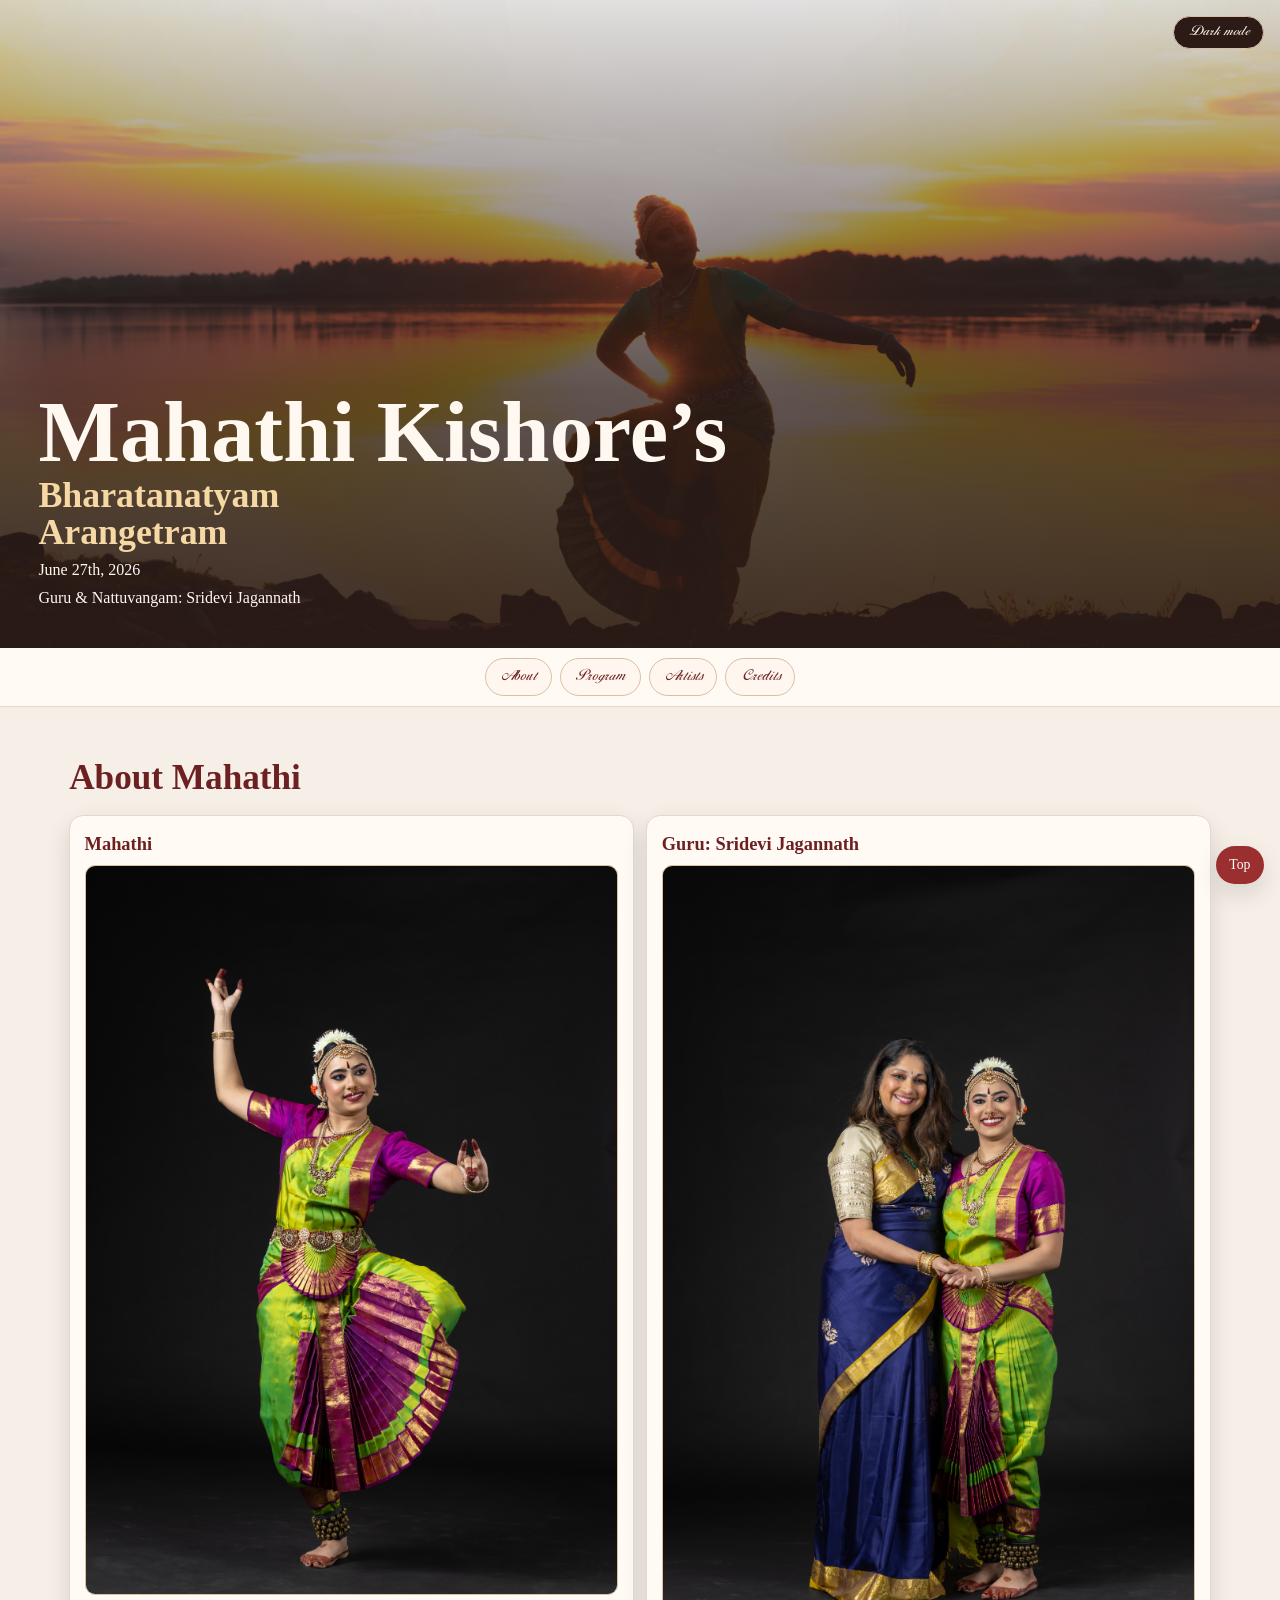
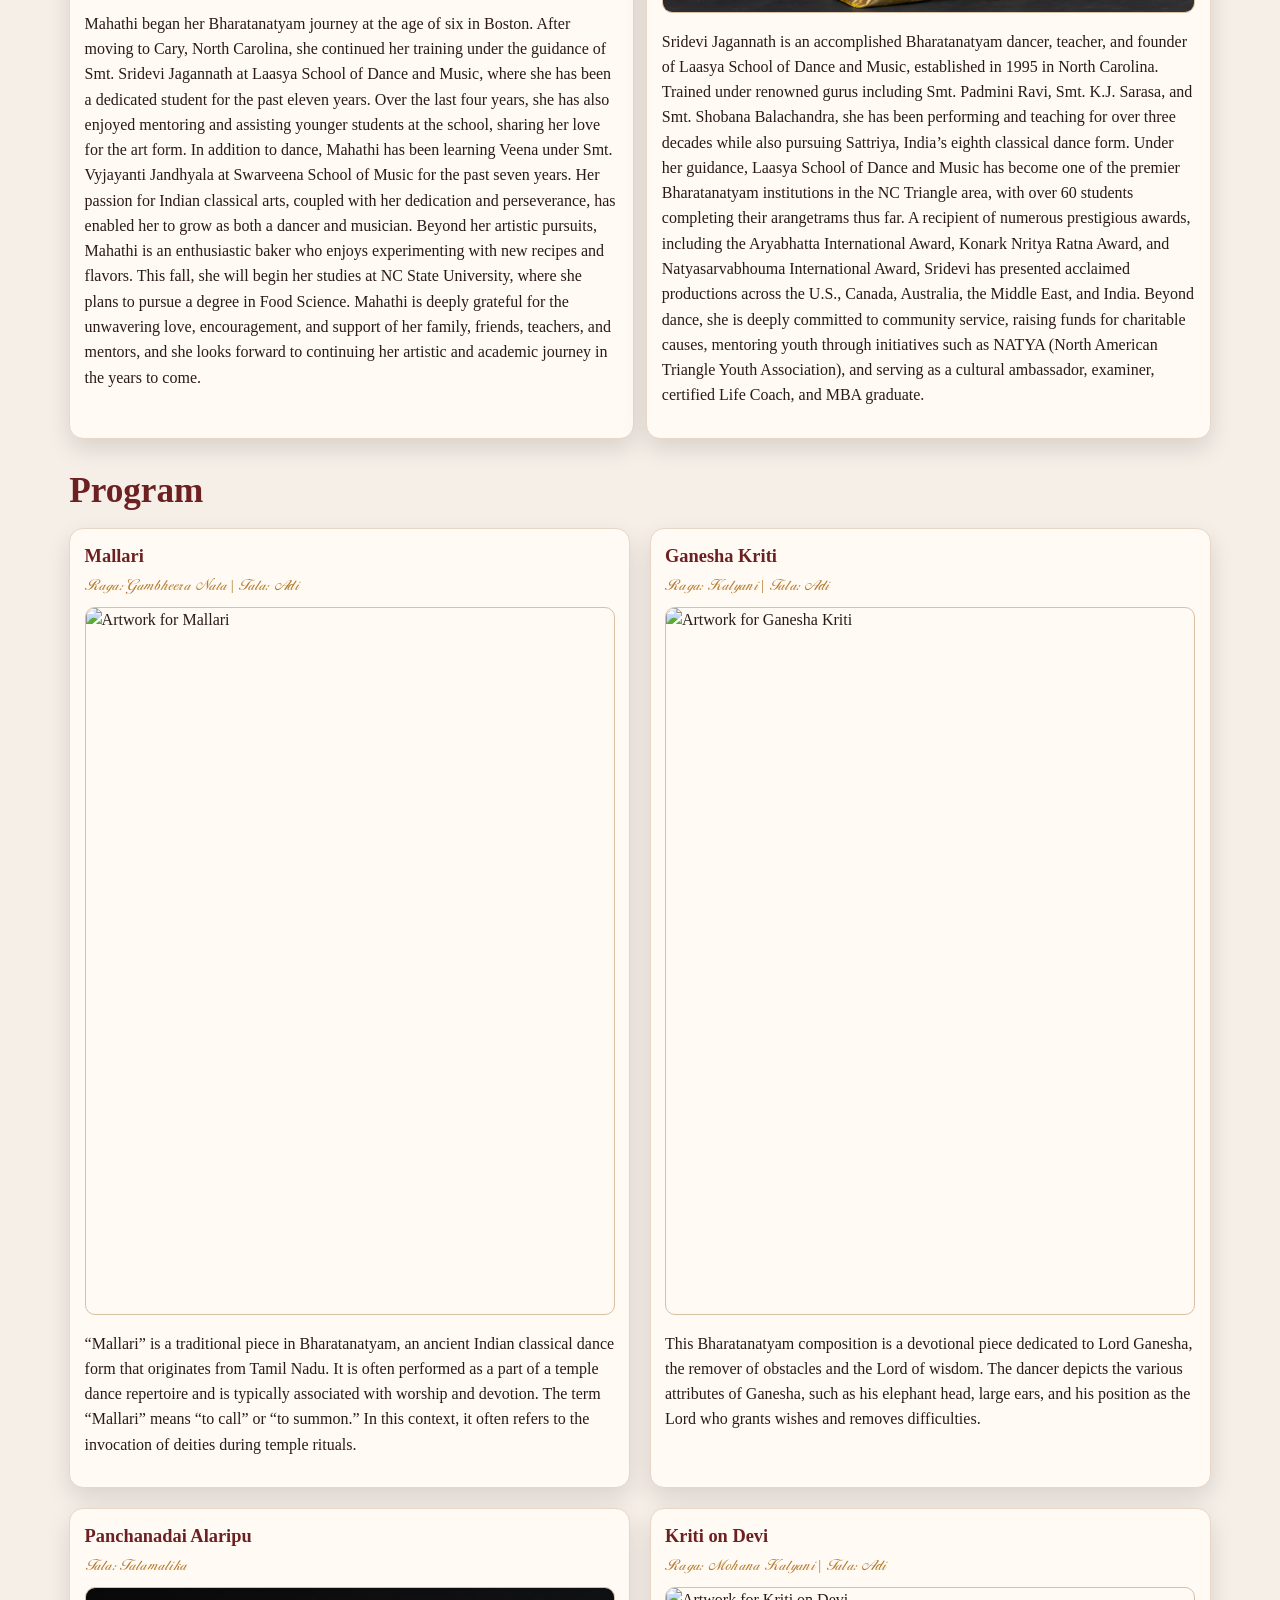
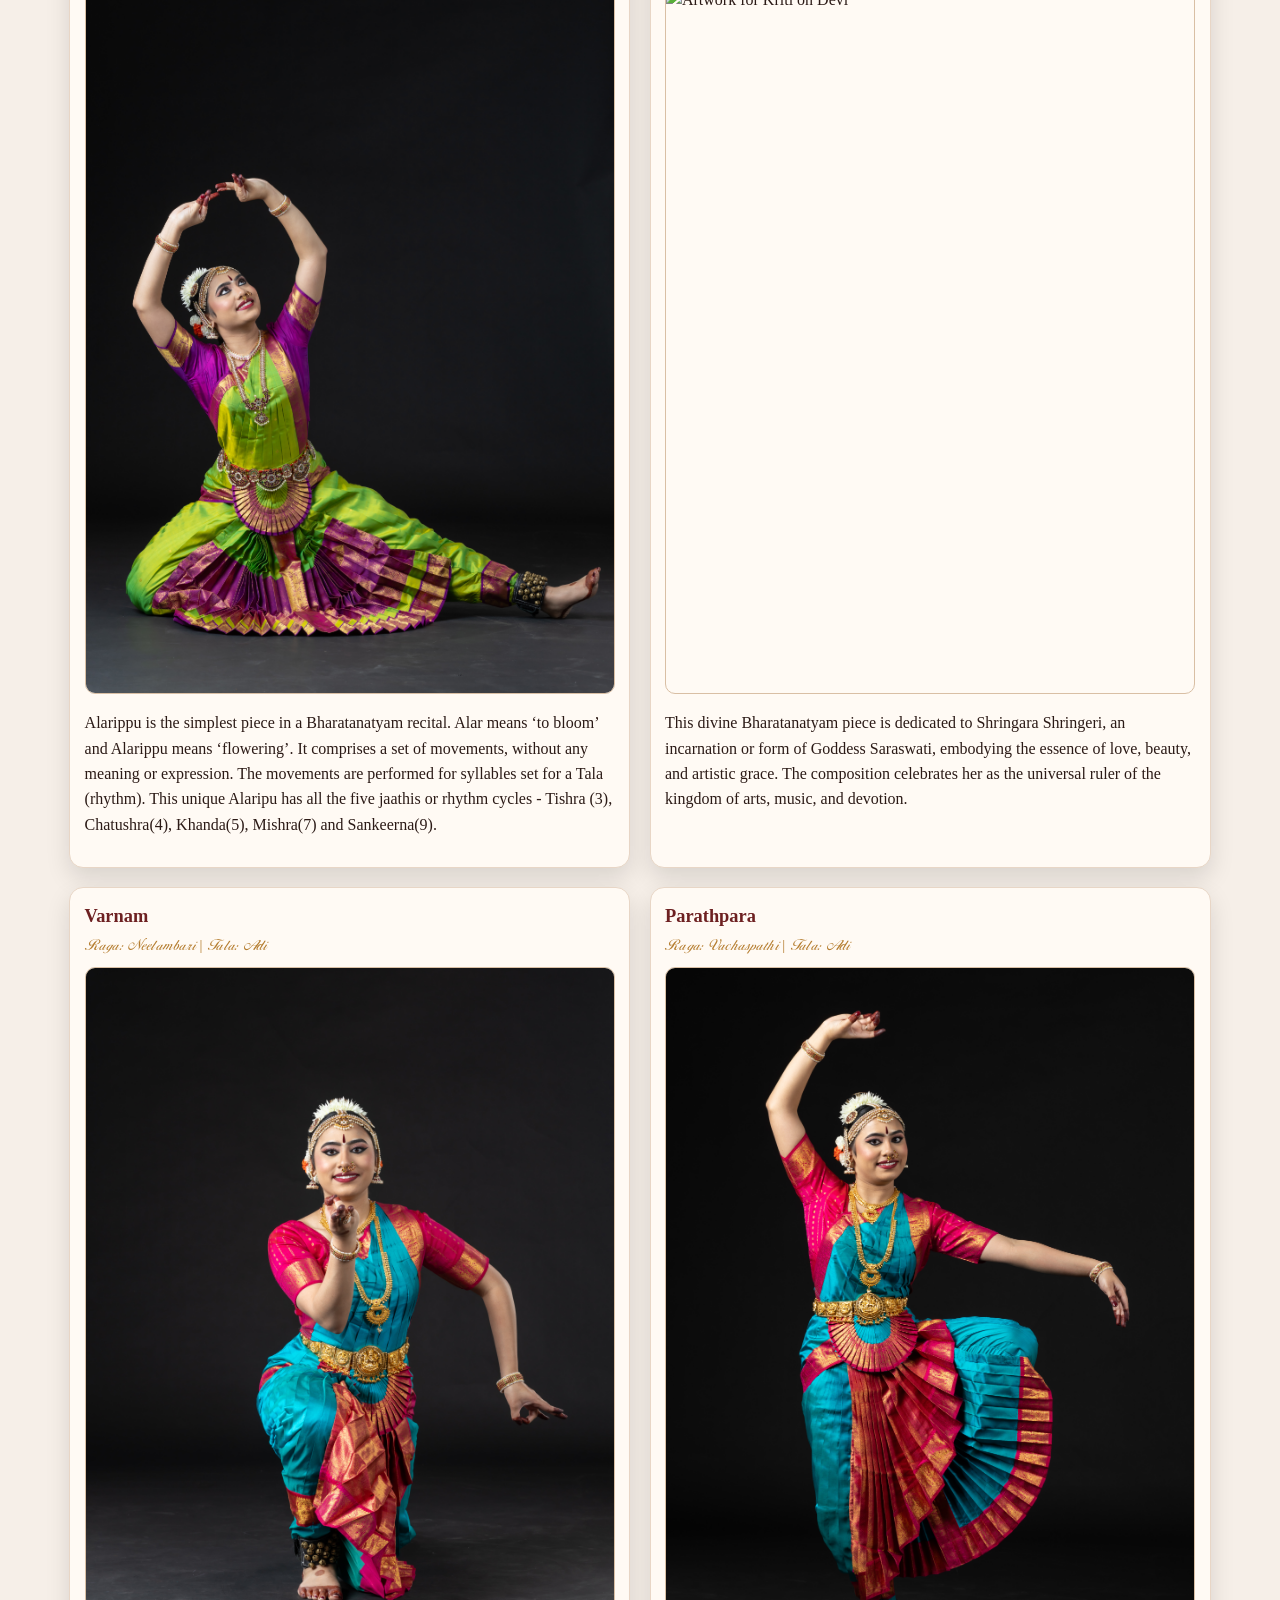
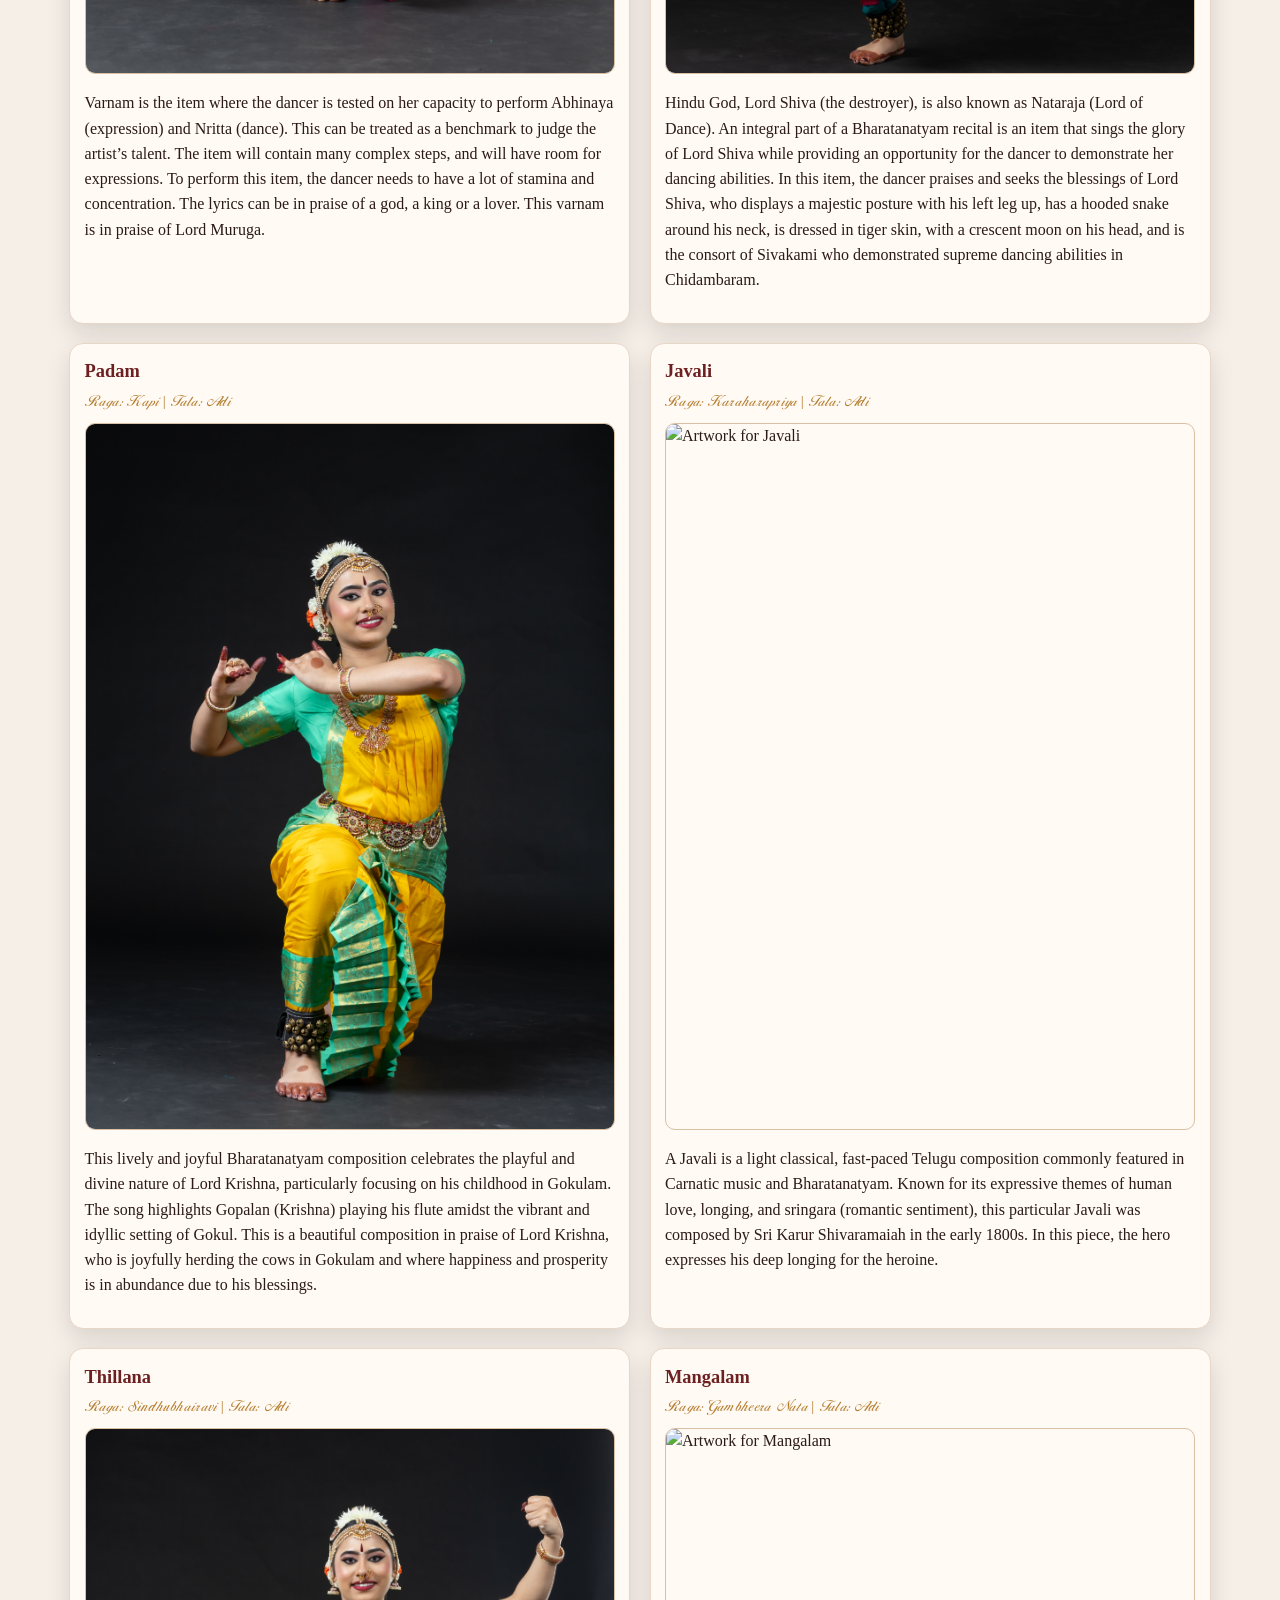
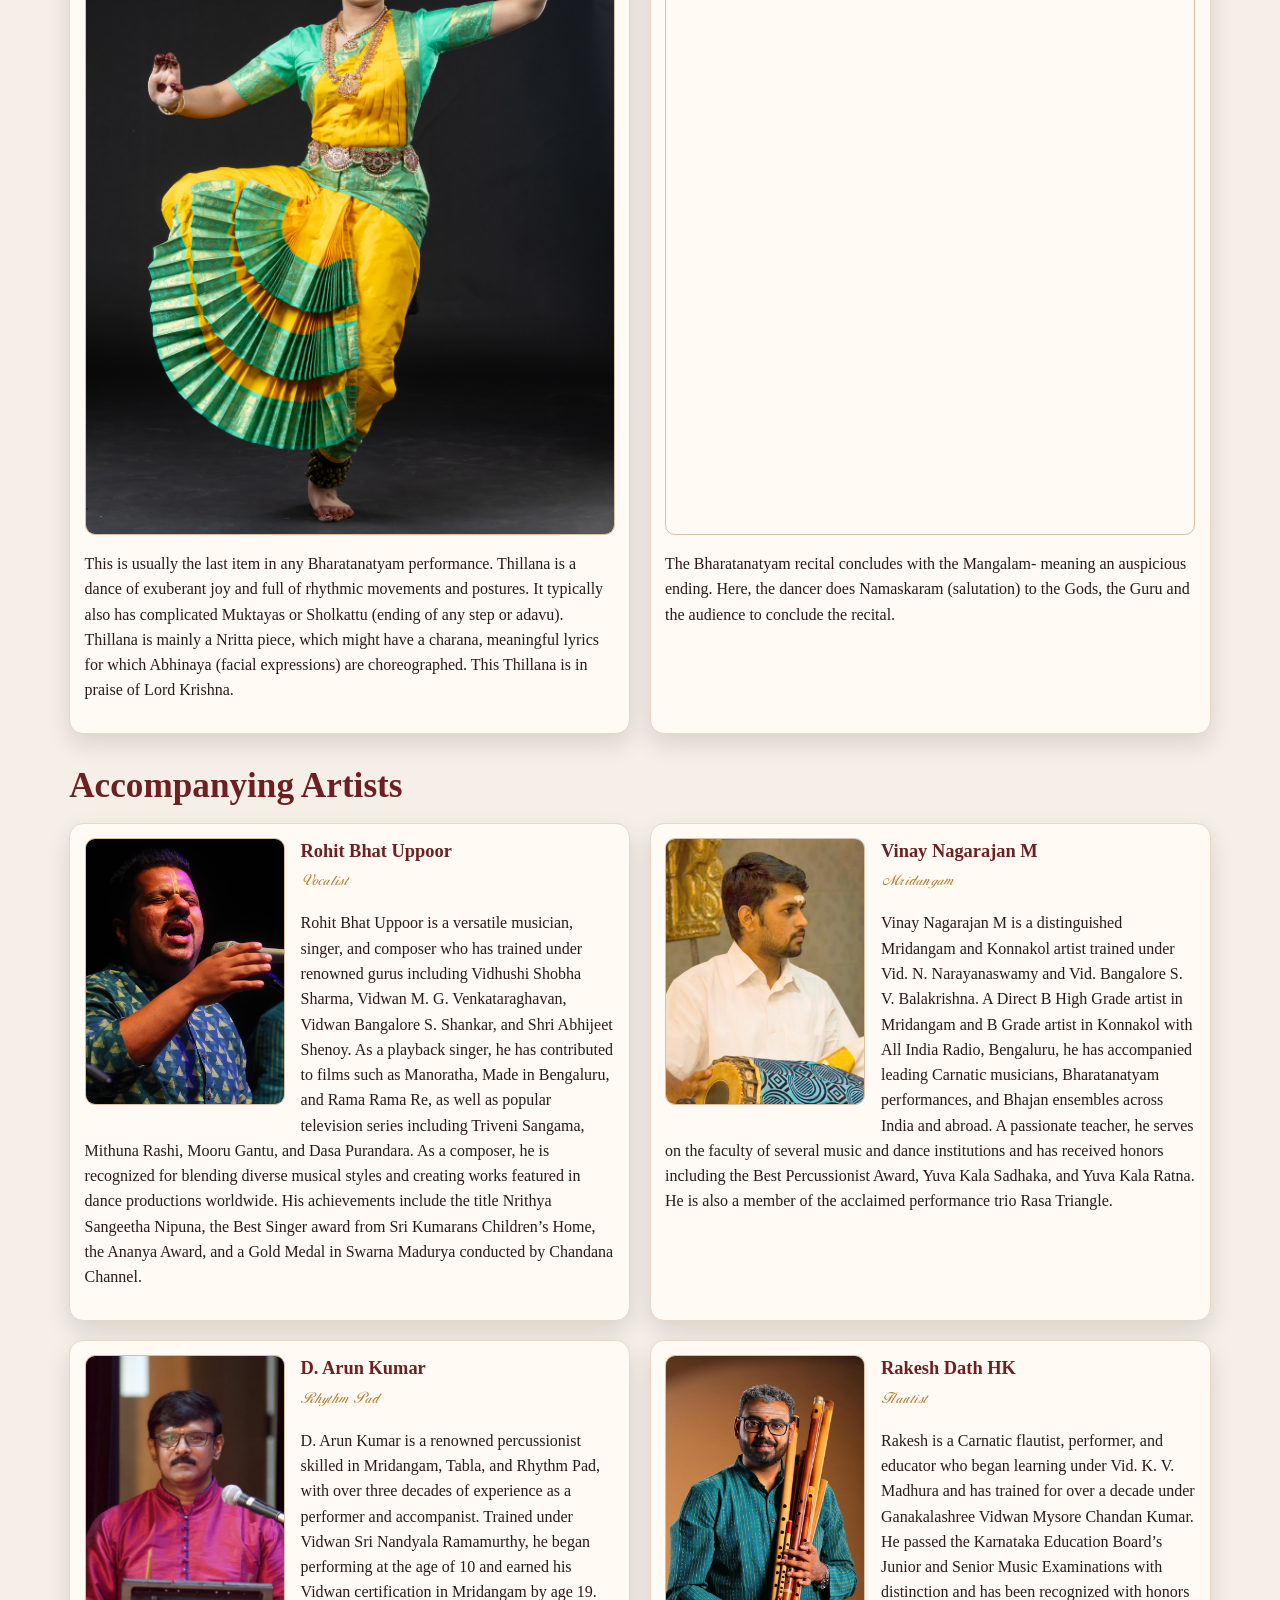
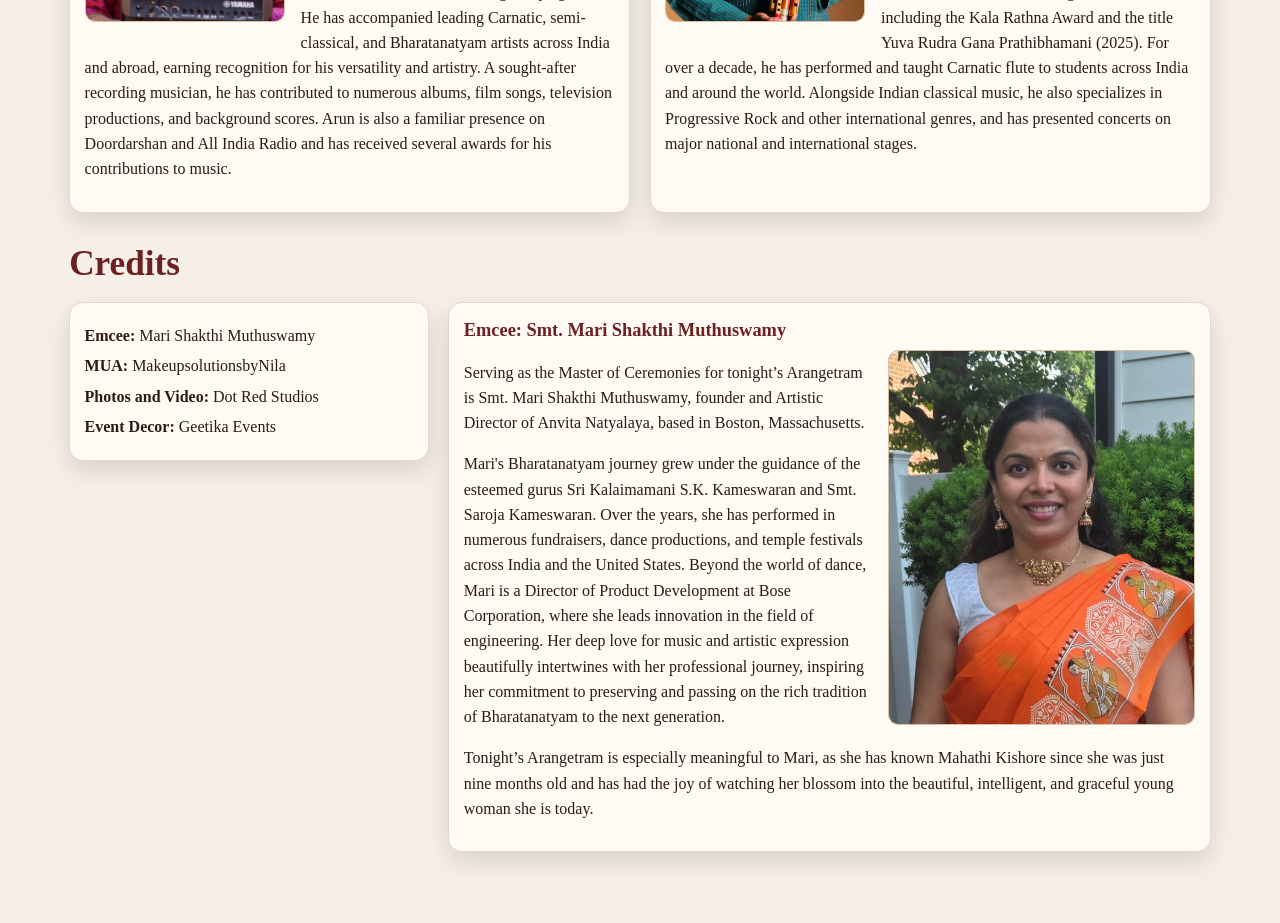
==== commit ca1c7d0e: "Finalize desktop polish and interactive crop tuning. Update hero and about imagery, add emcee bio/ph" ====
--- a/index.html
+++ b/index.html
@@ -12,7 +12,7 @@
   </head>
   <body>
     <header class="hero" id="top">
-      <img class="hero-image" src="assets/front-original.jpg" alt="Mahathi Arangetram cover art" />
+      <img class="hero-image" src="assets/banner-original.jpg" alt="Mahathi Arangetram cover art" />
       <div class="hero-overlay"></div>
       <div class="hero-content">
         <h1>Mahathi Kishore&rsquo;s</h1>
@@ -38,6 +38,11 @@
         <div class="split">
           <article class="card">
             <h3>Mahathi</h3>
+            <img
+              class="portrait"
+              src="assets/front-original.jpg"
+              alt="Mahathi arangetram front page portrait"
+            />
             <p>
               Mahathi began her Bharatanatyam journey at the age of six in Boston. After moving to Cary, North Carolina, she continued her training under the guidance of Smt. Sridevi Jagannath at Laasya School of Dance and Music, where she has been a dedicated student for the past eleven years. Over the last four years, she has also enjoyed mentoring and assisting younger students at the school, sharing her love for the art form. In addition to dance, Mahathi has been learning Veena under Smt. Vyjayanti Jandhyala at Swarveena School of Music for the past seven years. Her passion for Indian classical arts, coupled with her dedication and perseverance, has enabled her to grow as both a dancer and musician. Beyond her artistic pursuits, Mahathi is an enthusiastic baker who enjoys experimenting with new recipes and flavors. This fall, she will begin her studies at NC State University, where she plans to pursue a degree in Food Science. Mahathi is deeply grateful for the unwavering love, encouragement, and support of her family, friends, teachers, and mentors, and she looks forward to continuing her artistic and academic journey in the years to come.
             </p>
@@ -63,7 +68,14 @@
           <article class="program-card">
             <h3>Mallari</h3>
             <p class="meta">Raga: Gambheera Nata | Tala: Adi</p>
-            <img src="assets/mallari-original.jpg" alt="Artwork for Mallari" />
+            <div class="program-image-wrap">
+              <img
+                class="tunable-image"
+                data-image-id="mallari"
+                src="assets/mallari-original.jpg"
+                alt="Artwork for Mallari"
+              />
+            </div>
             <p>
               &ldquo;Mallari&rdquo; is a traditional piece in Bharatanatyam, an ancient Indian classical dance form that originates from Tamil Nadu. It is often performed as a part of a temple dance repertoire and is typically associated with worship and devotion. The term &ldquo;Mallari&rdquo; means &ldquo;to call&rdquo; or &ldquo;to summon.&rdquo; In this context, it often refers to the invocation of deities during temple rituals.
             </p>
@@ -72,7 +84,14 @@
           <article class="program-card">
             <h3>Ganesha Kriti</h3>
             <p class="meta">Raga: Kalyani | Tala: Adi</p>
-            <img src="assets/ganesha-original.jpg" alt="Artwork for Ganesha Kriti" />
+            <div class="program-image-wrap">
+              <img
+                class="tunable-image"
+                data-image-id="ganesha"
+                src="assets/ganesha-original.jpg"
+                alt="Artwork for Ganesha Kriti"
+              />
+            </div>
             <p>
               This Bharatanatyam composition is a devotional piece dedicated to Lord Ganesha, the remover of obstacles and the Lord of wisdom. The dancer depicts the various attributes of Ganesha, such as his elephant head, large ears, and his position as the Lord who grants wishes and removes difficulties.
             </p>
@@ -81,7 +100,14 @@
           <article class="program-card">
             <h3>Panchanadai Alaripu</h3>
             <p class="meta">Tala: Talamalika</p>
-            <img src="assets/alaripu-original.jpg" alt="Artwork for Panchanadai Alaripu" />
+            <div class="program-image-wrap">
+              <img
+                class="tunable-image"
+                data-image-id="alaripu"
+                src="assets/alaripu-original.jpg"
+                alt="Artwork for Panchanadai Alaripu"
+              />
+            </div>
             <p>
               Alarippu is the simplest piece in a Bharatanatyam recital. Alar means &lsquo;to bloom&rsquo; and Alarippu means &lsquo;flowering&rsquo;. It comprises a set of movements, without any meaning or expression. The movements are performed for syllables set for a Tala (rhythm). This unique Alaripu has all the five jaathis or rhythm cycles - Tishra (3), Chatushra(4), Khanda(5), Mishra(7) and Sankeerna(9).
             </p>
@@ -90,7 +116,14 @@
           <article class="program-card">
             <h3>Kriti on Devi</h3>
             <p class="meta">Raga: Mohana Kalyani | Tala: Adi</p>
-            <img src="assets/kriti-on-devi-original.jpg" alt="Artwork for Kriti on Devi" />
+            <div class="program-image-wrap">
+              <img
+                class="tunable-image"
+                data-image-id="kriti-on-devi"
+                src="assets/kriti-on-devi-original.jpg"
+                alt="Artwork for Kriti on Devi"
+              />
+            </div>
             <p>
               This divine Bharatanatyam piece is dedicated to Shringara Shringeri, an incarnation or form of Goddess Saraswati, embodying the essence of love, beauty, and artistic grace. The composition celebrates her as the universal ruler of the kingdom of arts, music, and devotion.
             </p>
@@ -99,7 +132,14 @@
           <article class="program-card">
             <h3>Varnam</h3>
             <p class="meta">Raga: Neelambari | Tala: Adi</p>
-            <img src="assets/varnam-original.jpg" alt="Artwork for Varnam" />
+            <div class="program-image-wrap">
+              <img
+                class="tunable-image"
+                data-image-id="varnam"
+                src="assets/varnam-original.jpg"
+                alt="Artwork for Varnam"
+              />
+            </div>
             <p>
               Varnam is the item where the dancer is tested on her capacity to perform Abhinaya (expression) and Nritta (dance). This can be treated as a benchmark to judge the artist&rsquo;s talent. The item will contain many complex steps, and will have room for expressions. To perform this item, the dancer needs to have a lot of stamina and concentration. The lyrics can be in praise of a god, a king or a lover. This varnam is in praise of Lord Muruga.
             </p>
@@ -108,7 +148,14 @@
           <article class="program-card">
             <h3>Parathpara</h3>
             <p class="meta">Raga: Vachaspathi | Tala: Adi</p>
-            <img src="assets/parathpara-original.jpg" alt="Artwork for Parathpara" />
+            <div class="program-image-wrap">
+              <img
+                class="tunable-image"
+                data-image-id="parathpara"
+                src="assets/parathpara-original.jpg"
+                alt="Artwork for Parathpara"
+              />
+            </div>
             <p>
               Hindu God, Lord Shiva (the destroyer), is also known as Nataraja (Lord of Dance). An integral part of a Bharatanatyam recital is an item that sings the glory of Lord Shiva while providing an opportunity for the dancer to demonstrate her dancing abilities. In this item, the dancer praises and seeks the blessings of Lord Shiva, who displays a majestic posture with his left leg up, has a hooded snake around his neck, is dressed in tiger skin, with a crescent moon on his head, and is the consort of Sivakami who demonstrated supreme dancing abilities in Chidambaram.
             </p>
@@ -117,7 +164,14 @@
           <article class="program-card">
             <h3>Padam</h3>
             <p class="meta">Raga: Kapi | Tala: Adi</p>
-            <img src="assets/padam-original.jpg" alt="Artwork for Padam" />
+            <div class="program-image-wrap">
+              <img
+                class="tunable-image"
+                data-image-id="padam"
+                src="assets/padam-original.jpg"
+                alt="Artwork for Padam"
+              />
+            </div>
             <p>
               This lively and joyful Bharatanatyam composition celebrates the playful and divine nature of Lord Krishna, particularly focusing on his childhood in Gokulam. The song highlights Gopalan (Krishna) playing his flute amidst the vibrant and idyllic setting of Gokul. This is a beautiful composition in praise of Lord Krishna, who is joyfully herding the cows in Gokulam and where happiness and prosperity is in abundance due to his blessings.
             </p>
@@ -126,7 +180,14 @@
           <article class="program-card">
             <h3>Javali</h3>
             <p class="meta">Raga: Karaharapriya | Tala: Adi</p>
-            <img src="assets/javali-original.jpg" alt="Artwork for Javali" />
+            <div class="program-image-wrap">
+              <img
+                class="tunable-image"
+                data-image-id="javali"
+                src="assets/javali-original.jpg"
+                alt="Artwork for Javali"
+              />
+            </div>
             <p>
               A Javali is a light classical, fast-paced Telugu composition commonly featured in Carnatic music and Bharatanatyam. Known for its expressive themes of human love, longing, and sringara (romantic sentiment), this particular Javali was composed by Sri Karur Shivaramaiah in the early 1800s. In this piece, the hero expresses his deep longing for the heroine.
             </p>
@@ -135,7 +196,14 @@
           <article class="program-card">
             <h3>Thillana</h3>
             <p class="meta">Raga: Sindhubhairavi | Tala: Adi</p>
-            <img src="assets/thillana-original.jpg" alt="Artwork for Thillana" />
+            <div class="program-image-wrap">
+              <img
+                class="tunable-image"
+                data-image-id="thillana"
+                src="assets/thillana-original.jpg"
+                alt="Artwork for Thillana"
+              />
+            </div>
             <p>
               This is usually the last item in any Bharatanatyam performance. Thillana is a dance of exuberant joy and full of rhythmic movements and postures. It typically also has complicated Muktayas or Sholkattu (ending of any step or adavu). Thillana is mainly a Nritta piece, which might have a charana, meaningful lyrics for which Abhinaya (facial expressions) are choreographed. This Thillana is in praise of Lord Krishna.
             </p>
@@ -144,7 +212,14 @@
           <article class="program-card">
             <h3>Mangalam</h3>
             <p class="meta">Raga: Gambheera Nata | Tala: Adi</p>
-            <img src="assets/mangalam-original.jpg" alt="Artwork for Mangalam" />
+            <div class="program-image-wrap">
+              <img
+                class="tunable-image"
+                data-image-id="mangalam"
+                src="assets/mangalam-original.jpg"
+                alt="Artwork for Mangalam"
+              />
+            </div>
             <p>
               The Bharatanatyam recital concludes with the Mangalam- meaning an auspicious ending. Here, the dancer does Namaskaram (salutation) to the Gods, the Guru and the audience to conclude the recital.
             </p>
@@ -157,7 +232,14 @@
         <h2>Accompanying Artists</h2>
         <div class="artist-grid">
           <article class="card artist-card">
-            <img src="assets/rohit-original.jpeg" alt="Portrait of Rohit Bhat Uppoor" />
+            <div class="artist-image-wrap">
+              <img
+                class="tunable-image"
+                data-image-id="rohit"
+                src="assets/rohit-original.jpeg"
+                alt="Portrait of Rohit Bhat Uppoor"
+              />
+            </div>
             <h3>Rohit Bhat Uppoor</h3>
             <p class="meta">Vocalist</p>
             <p>
@@ -166,7 +248,14 @@
           </article>
 
           <article class="card artist-card">
-            <img src="assets/vinay-original.png" alt="Portrait of Vinay Nagarajan" />
+            <div class="artist-image-wrap">
+              <img
+                class="tunable-image"
+                data-image-id="vinay"
+                src="assets/vinay-original.png"
+                alt="Portrait of Vinay Nagarajan"
+              />
+            </div>
             <h3>Vinay Nagarajan M</h3>
             <p class="meta">Mridangam</p>
             <p>
@@ -175,7 +264,14 @@
           </article>
 
           <article class="card artist-card">
-            <img src="assets/arun-original.jpeg" alt="Portrait of D. Arun Kumar" />
+            <div class="artist-image-wrap">
+              <img
+                class="tunable-image"
+                data-image-id="arun"
+                src="assets/arun-original.jpeg"
+                alt="Portrait of D. Arun Kumar"
+              />
+            </div>
             <h3>D. Arun Kumar</h3>
             <p class="meta">Rhythm Pad</p>
             <p>
@@ -184,7 +280,14 @@
           </article>
 
           <article class="card artist-card">
-            <img src="assets/rakesh-original.jpeg" alt="Portrait of Rakesh Dath HK" />
+            <div class="artist-image-wrap">
+              <img
+                class="tunable-image"
+                data-image-id="rakesh"
+                src="assets/rakesh-original.jpeg"
+                alt="Portrait of Rakesh Dath HK"
+              />
+            </div>
             <h3>Rakesh Dath HK</h3>
             <p class="meta">Flautist</p>
             <p>
@@ -196,11 +299,43 @@
 
       <section id="credits" class="section">
         <h2>Credits</h2>
-        <div class="credits-list">
-          <p><strong>Emcee:</strong> Mari Shakthi Muthuswamy</p>
-          <p><strong>MUA:</strong> MakeupsolutionsbyNila</p>
-          <p><strong>Photos and Video:</strong> Dot Red Studios</p>
-          <p><strong>Event Decor:</strong> Geetika Events</p>
+        <div class="credits-layout">
+          <div class="credits-list">
+            <p><strong>Emcee:</strong> Mari Shakthi Muthuswamy</p>
+            <p><strong>MUA:</strong> MakeupsolutionsbyNila</p>
+            <p><strong>Photos and Video:</strong> Dot Red Studios</p>
+            <p><strong>Event Decor:</strong> Geetika Events</p>
+          </div>
+          <article class="card emcee-card">
+            <h3>Emcee: Smt. Mari Shakthi Muthuswamy</h3>
+            <img
+              class="portrait emcee-photo"
+              src="assets/Mari MC photo.jpg"
+              alt="Smt. Mari Shakthi Muthuswamy, Master of Ceremonies"
+            />
+            <p>
+              Serving as the Master of Ceremonies for tonight&rsquo;s Arangetram is Smt. Mari
+              Shakthi Muthuswamy, founder and Artistic Director of Anvita Natyalaya, based
+              in Boston, Massachusetts.
+            </p>
+            <p>
+              Mari's Bharatanatyam journey grew under the guidance of the esteemed gurus Sri
+              Kalaimamani S.K. Kameswaran and Smt. Saroja Kameswaran. Over the years, she has
+              performed in numerous fundraisers, dance productions, and temple festivals
+              across India and the United States. Beyond the world of dance, Mari is a
+              Director of Product Development at Bose Corporation, where she leads innovation
+              in the field of engineering. Her deep love for music and artistic expression
+              beautifully intertwines with her professional journey, inspiring her commitment
+              to preserving and passing on the rich tradition of Bharatanatyam to the next
+              generation.
+            </p>
+            <p>
+              Tonight&rsquo;s Arangetram is especially meaningful to Mari, as she has known
+              Mahathi Kishore since she was just nine months old and has had the joy of
+              watching her blossom into the beautiful, intelligent, and graceful young woman
+              she is today.
+            </p>
+          </article>
         </div>
       </section>
     </main>
--- a/styles.css
+++ b/styles.css
@@ -183,14 +183,14 @@
 }
 
 main {
-  width: min(1020px, 100%);
+  width: min(1180px, 100%);
   margin: 0 auto;
-  padding: 0.8rem 0.8rem 4rem;
+  padding: 0.9rem 0.9rem 4.2rem;
 }
 
 .section {
   scroll-margin-top: 4rem;
-  margin-top: 1.2rem;
+  margin-top: 1.6rem;
 }
 
 h2 {
@@ -223,8 +223,11 @@
   padding: 0.9rem;
 }
 
-.program-card img,
-.artist-card img,
+.card p,
+.program-card p {
+  line-height: 1.58;
+}
+
 .portrait {
   width: 100%;
   border-radius: 10px;
@@ -233,11 +236,141 @@
   margin: 0.5rem 0 0.7rem;
 }
 
-.artist-card img {
+.artist-image-wrap {
+  position: relative;
+  width: 100%;
   aspect-ratio: 3 / 4;
-  object-fit: contain;
+  overflow: hidden;
+  border-radius: 10px;
+  border: 1px solid var(--chip-border);
+  margin: 0.5rem 0 0.7rem;
+}
+
+.program-image-wrap {
+  position: relative;
+  width: 100%;
+  aspect-ratio: 3 / 4;
+  overflow: hidden;
+  border-radius: 10px;
+  border: 1px solid var(--chip-border);
+  margin: 0.5rem 0 0.7rem;
+}
+
+.artist-image-wrap .tunable-image,
+.program-image-wrap .tunable-image {
+  width: 100%;
+  height: 100%;
+  margin: 0;
+  border: 0;
+  object-fit: cover;
   object-position: center;
-  background: #0d0a0b;
+}
+
+body.tuning-mode {
+  padding-bottom: 16rem;
+}
+
+body.tuning-mode .program-grid,
+body.tuning-mode .artist-grid {
+  grid-template-columns: 1fr !important;
+}
+
+@media (min-width: 980px) {
+  body.tuning-mode .program-grid,
+  body.tuning-mode .artist-grid {
+    grid-template-columns: repeat(2, minmax(0, 1fr)) !important;
+  }
+
+  body.tuning-mode main {
+    width: min(760px, calc(100vw - 470px));
+    margin-left: 1rem;
+    margin-right: auto;
+  }
+
+  body.tuning-mode .section-nav {
+    width: min(760px, calc(100vw - 470px));
+    margin-left: 1rem;
+    margin-right: auto;
+    justify-content: flex-start;
+  }
+}
+
+.tuning-panel {
+  position: fixed;
+  left: 1rem;
+  right: 1rem;
+  bottom: 1rem;
+  z-index: 1000;
+  max-height: 42vh;
+  overflow: auto;
+  padding: 0.8rem;
+  border-radius: 12px;
+  border: 1px solid var(--chip-border);
+  background: var(--surface);
+  color: var(--text);
+  box-shadow: var(--shadow);
+  display: grid;
+  gap: 0.7rem;
+}
+
+.tuning-panel h4 {
+  margin: 0;
+  font-size: 1rem;
+}
+
+.tune-row {
+  padding: 0.55rem;
+  border-radius: 10px;
+  border: 1px solid var(--border);
+  background: rgb(255 255 255 / 0.35);
+}
+
+.tune-row p {
+  margin: 0 0 0.4rem;
+  font-weight: 600;
+}
+
+.tune-row label {
+  display: block;
+  font-size: 0.82rem;
+  margin: 0.25rem 0;
+}
+
+.tune-row input[type="range"] {
+  width: 100%;
+}
+
+.tune-actions {
+  display: flex;
+  gap: 0.5rem;
+  flex-wrap: wrap;
+}
+
+.tuning-panel button {
+  border: 1px solid var(--chip-border);
+  background: var(--chip-bg);
+  color: var(--accent-dark);
+  border-radius: 999px;
+  padding: 0.35rem 0.8rem;
+  font-family: "Balladeer", "Iowan Old Style", serif;
+  cursor: pointer;
+}
+
+.tuning-panel textarea {
+  width: 100%;
+  min-height: 5rem;
+  border-radius: 8px;
+  border: 1px solid var(--border);
+  background: var(--bg);
+  color: var(--text);
+  padding: 0.55rem;
+  font-size: 0.78rem;
+}
+
+.tuning-note {
+  margin: 0;
+  font-size: 0.78rem;
+  color: var(--muted);
 }
 
 .meta {
@@ -269,6 +402,21 @@
 
 .credits-list p {
   margin: 0.45rem 0;
+}
+
+.credits-layout {
+  display: grid;
+  gap: 0.9rem;
+}
+
+.emcee-card {
+  margin: 0;
+}
+
+.emcee-photo {
+  max-width: 420px;
+  margin-left: auto;
+  margin-right: auto;
 }
 
 .to-top {
@@ -303,23 +451,84 @@
 
   .program-grid {
     grid-template-columns: 1fr 1fr;
+    gap: 1rem;
   }
 
   .artist-grid {
     grid-template-columns: repeat(2, minmax(0, 1fr));
+    gap: 1rem;
   }
 
   .section-nav {
     justify-content: center;
   }
+
+  main {
+    padding: 1.2rem 1.2rem 4.4rem;
+  }
 }
 
 @media (min-width: 1100px) {
+  .hero-content {
+    max-width: 780px;
+    padding: 2.2rem 2.4rem 2.4rem;
+  }
+
+  h1 {
+    font-size: clamp(3.4rem, 7vw, 5.4rem);
+  }
+
+  .hero-subtitle {
+    max-width: 20ch;
+    font-size: clamp(1.4rem, 2.8vw, 2.3rem);
+  }
+
   .program-grid {
-    grid-template-columns: repeat(3, minmax(0, 1fr));
+    grid-template-columns: repeat(2, minmax(0, 1fr));
+    gap: 1.2rem;
   }
 
   .artist-grid {
-    grid-template-columns: repeat(4, minmax(0, 1fr));
-  }
-}
+    grid-template-columns: repeat(2, minmax(0, 1fr));
+    gap: 1.2rem;
+  }
+
+  .artist-card {
+    display: block;
+  }
+
+  .artist-image-wrap {
+    float: left;
+    width: 200px;
+    margin: 0 1rem 0.75rem 0;
+  }
+
+  .artist-card::after {
+    content: "";
+    display: table;
+    clear: both;
+  }
+
+  .credits-layout {
+    grid-template-columns: minmax(280px, 360px) minmax(0, 1fr);
+    align-items: start;
+    gap: 1.2rem;
+  }
+
+  .emcee-card {
+    max-width: 800px;
+  }
+
+  .emcee-card .emcee-photo {
+    float: right;
+    width: min(42%, 320px);
+    margin: 0 0 0.8rem 1rem;
+  }
+
+  .tuning-panel {
+    left: auto;
+    right: 1rem;
+    width: min(430px, calc(100vw - 2rem));
+    max-height: calc(100vh - 2rem);
+  }
+}
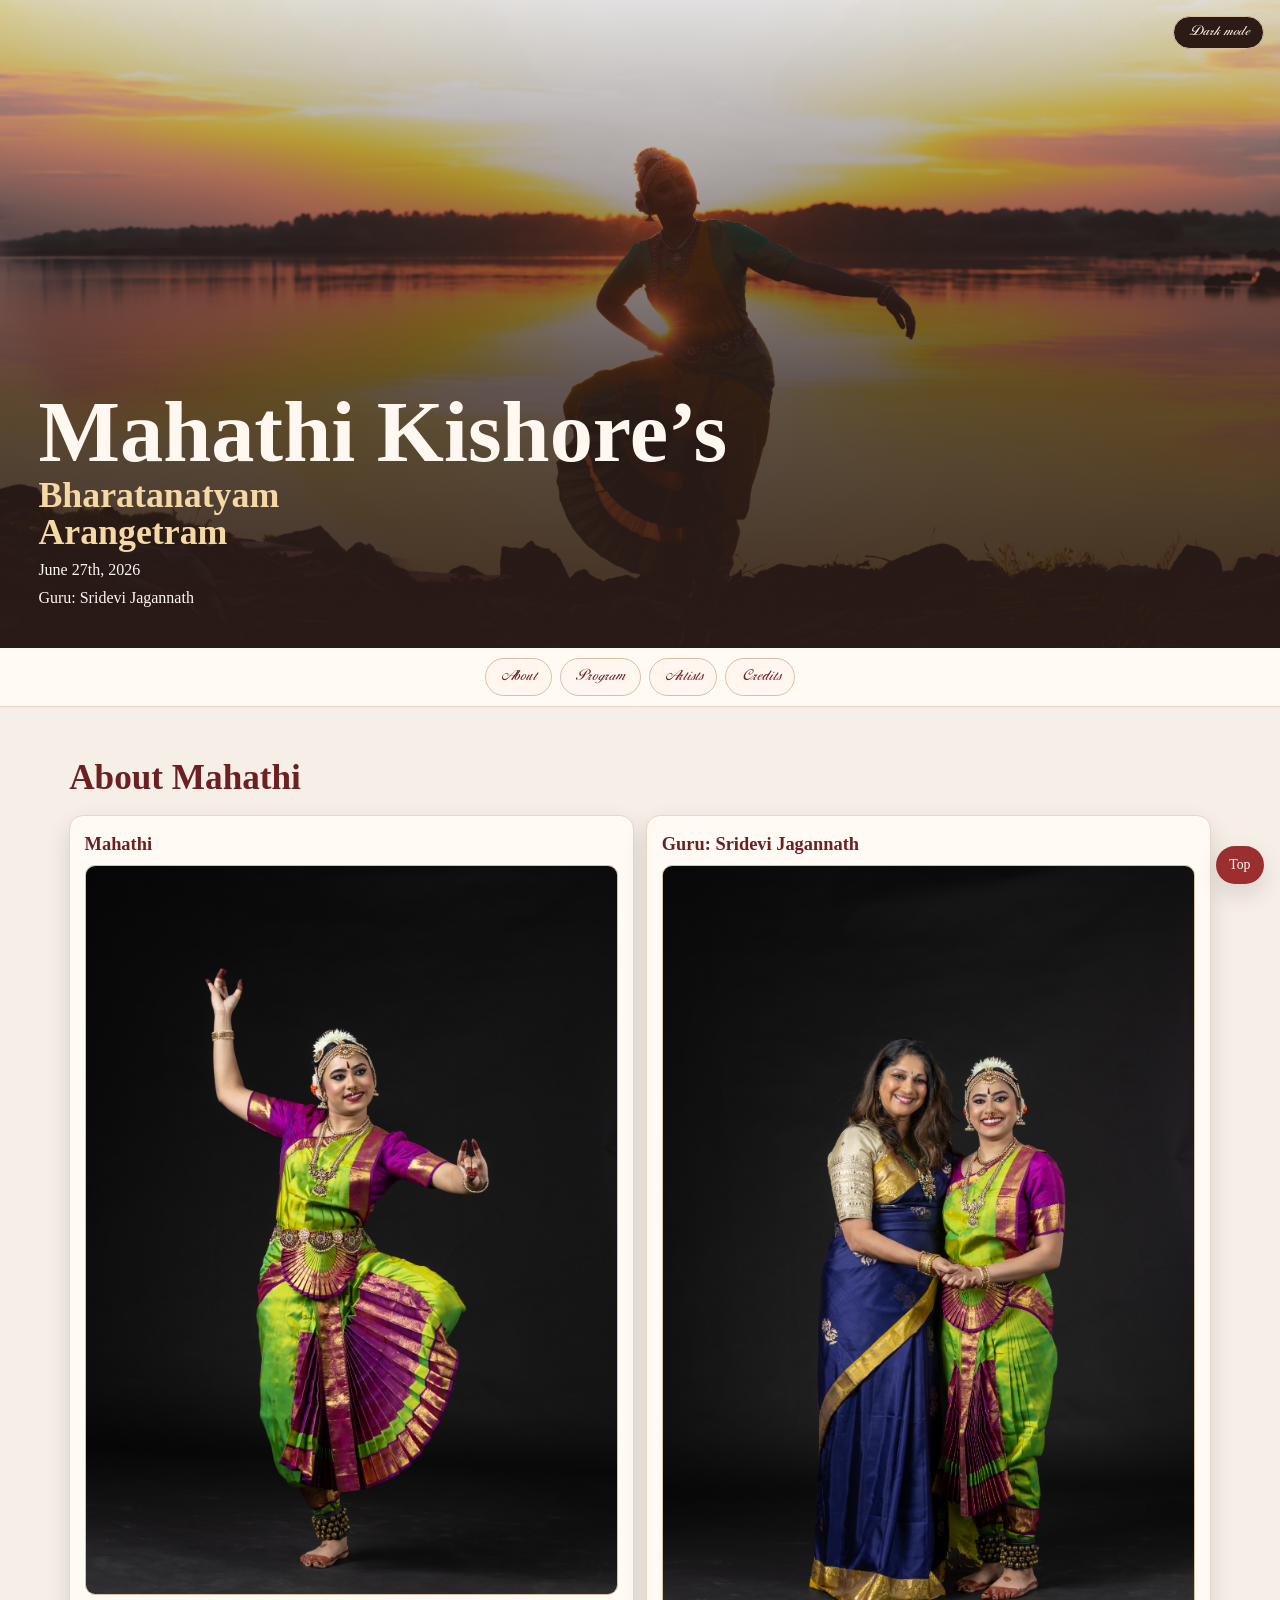
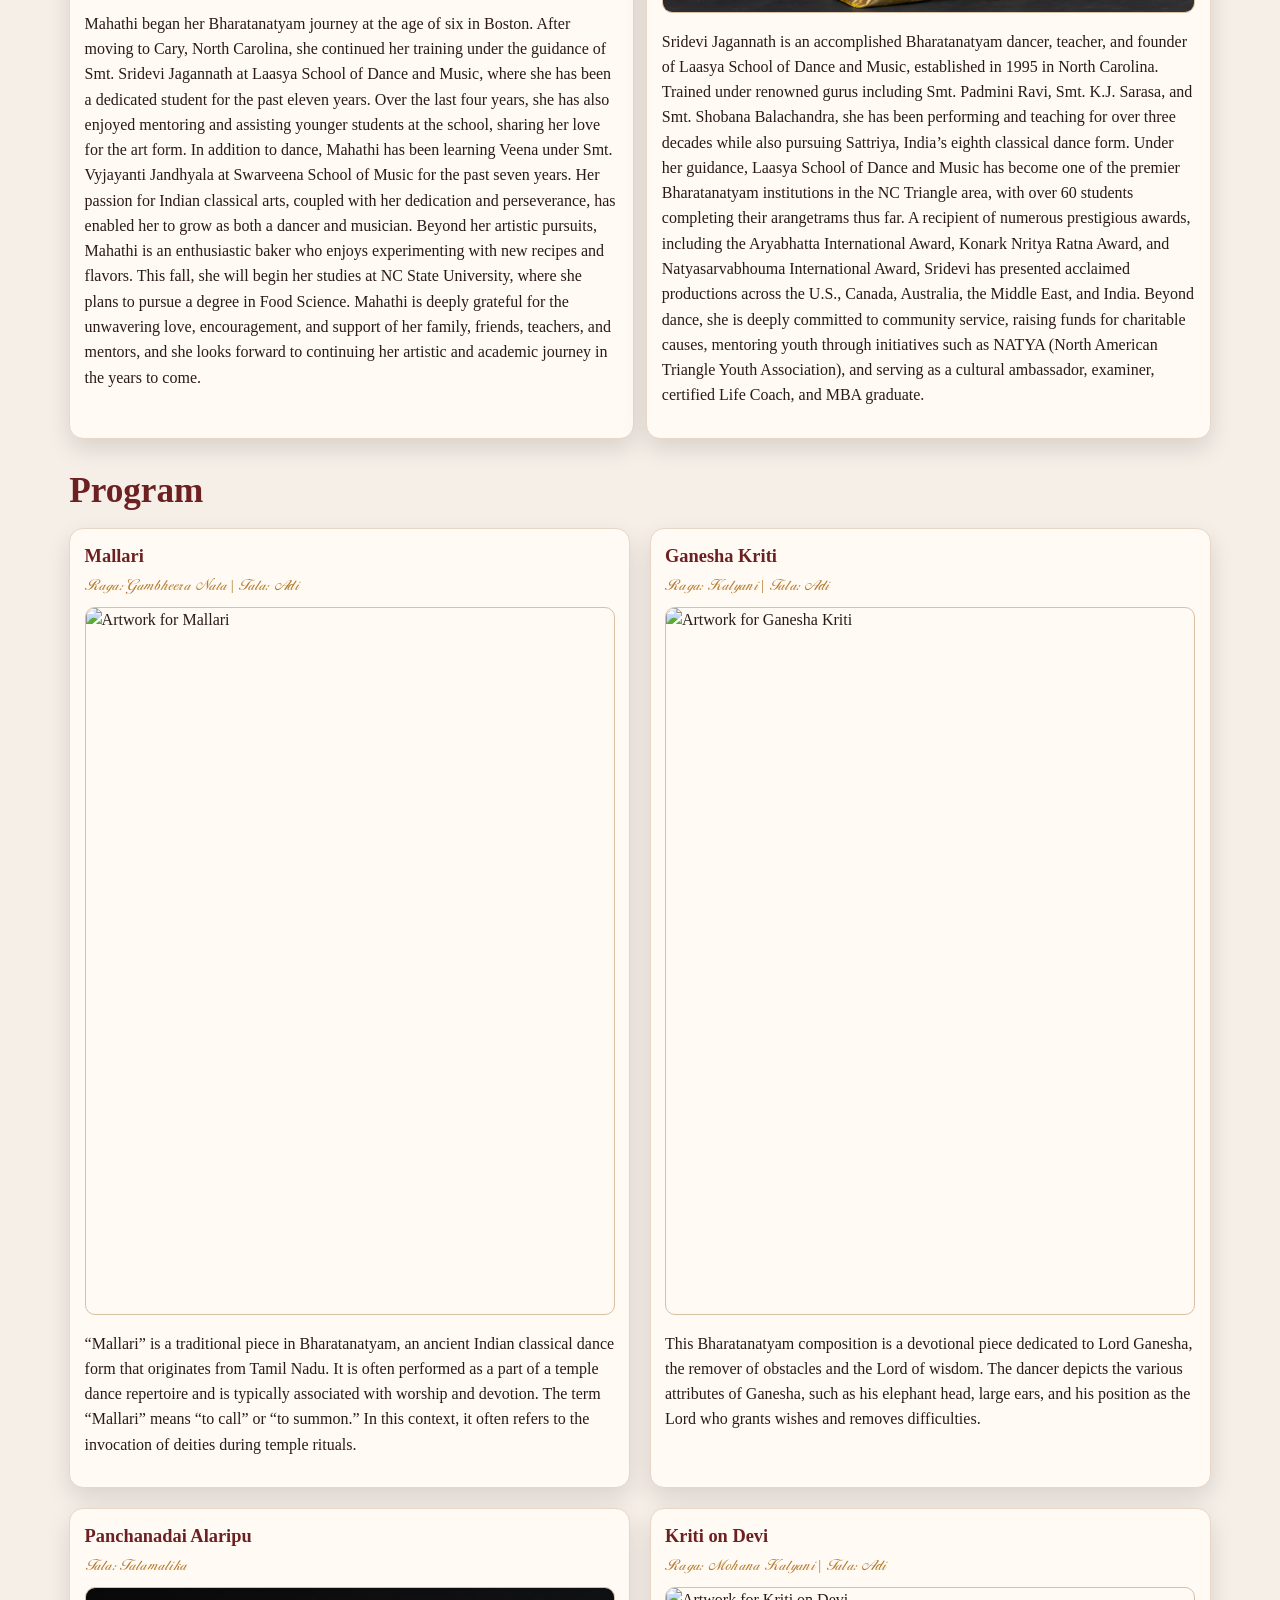
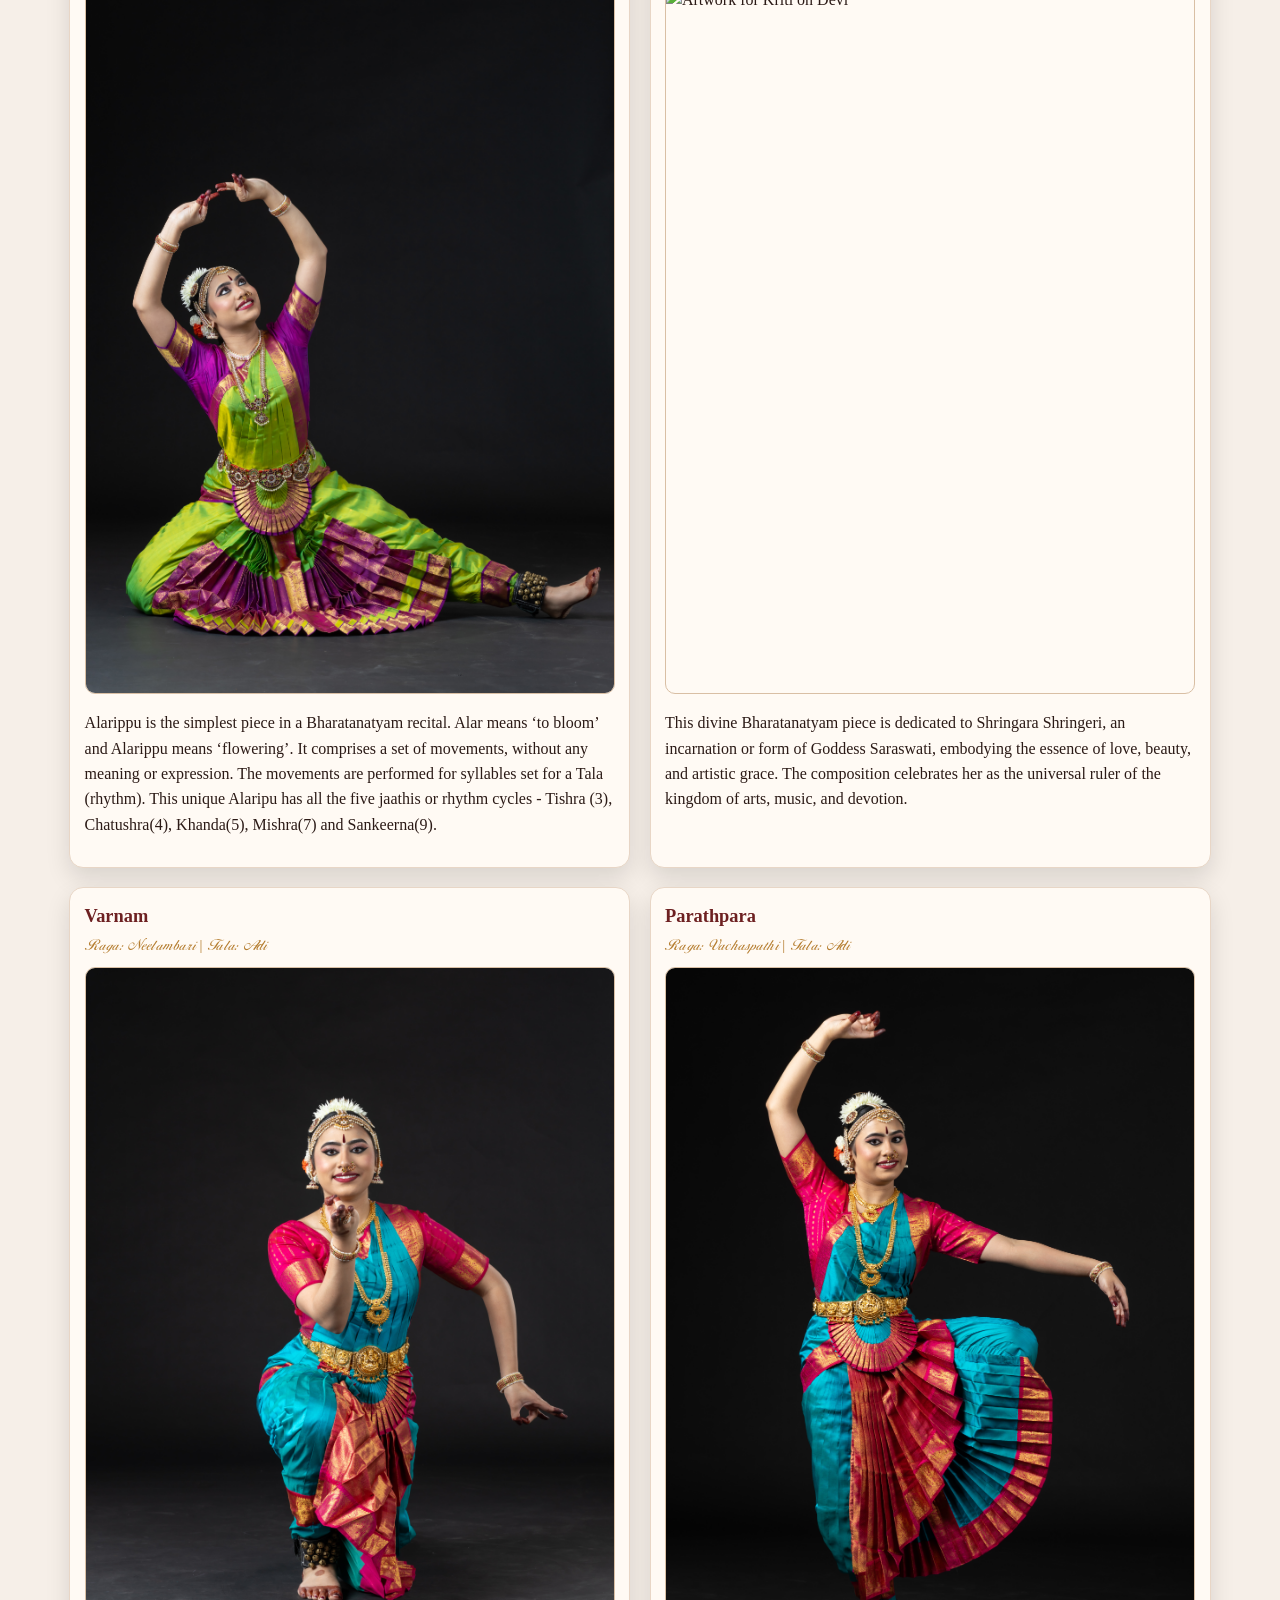
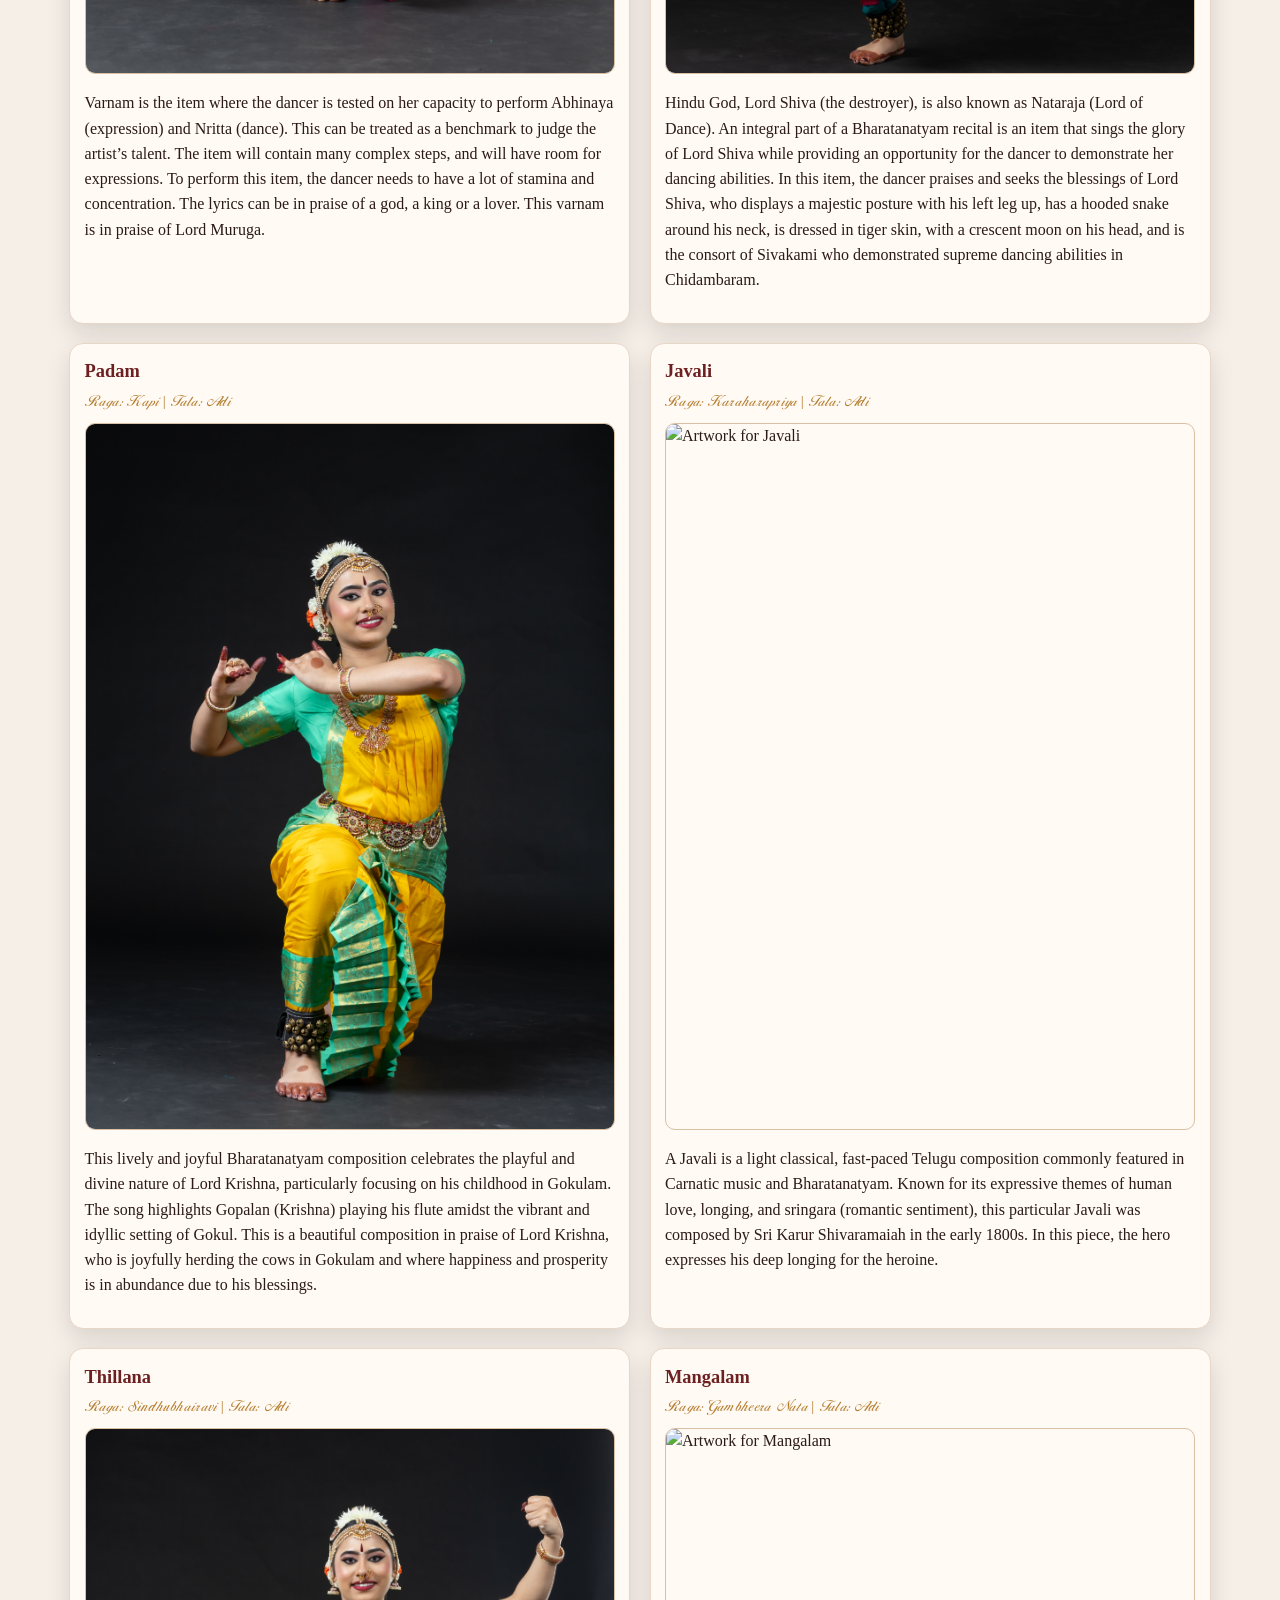
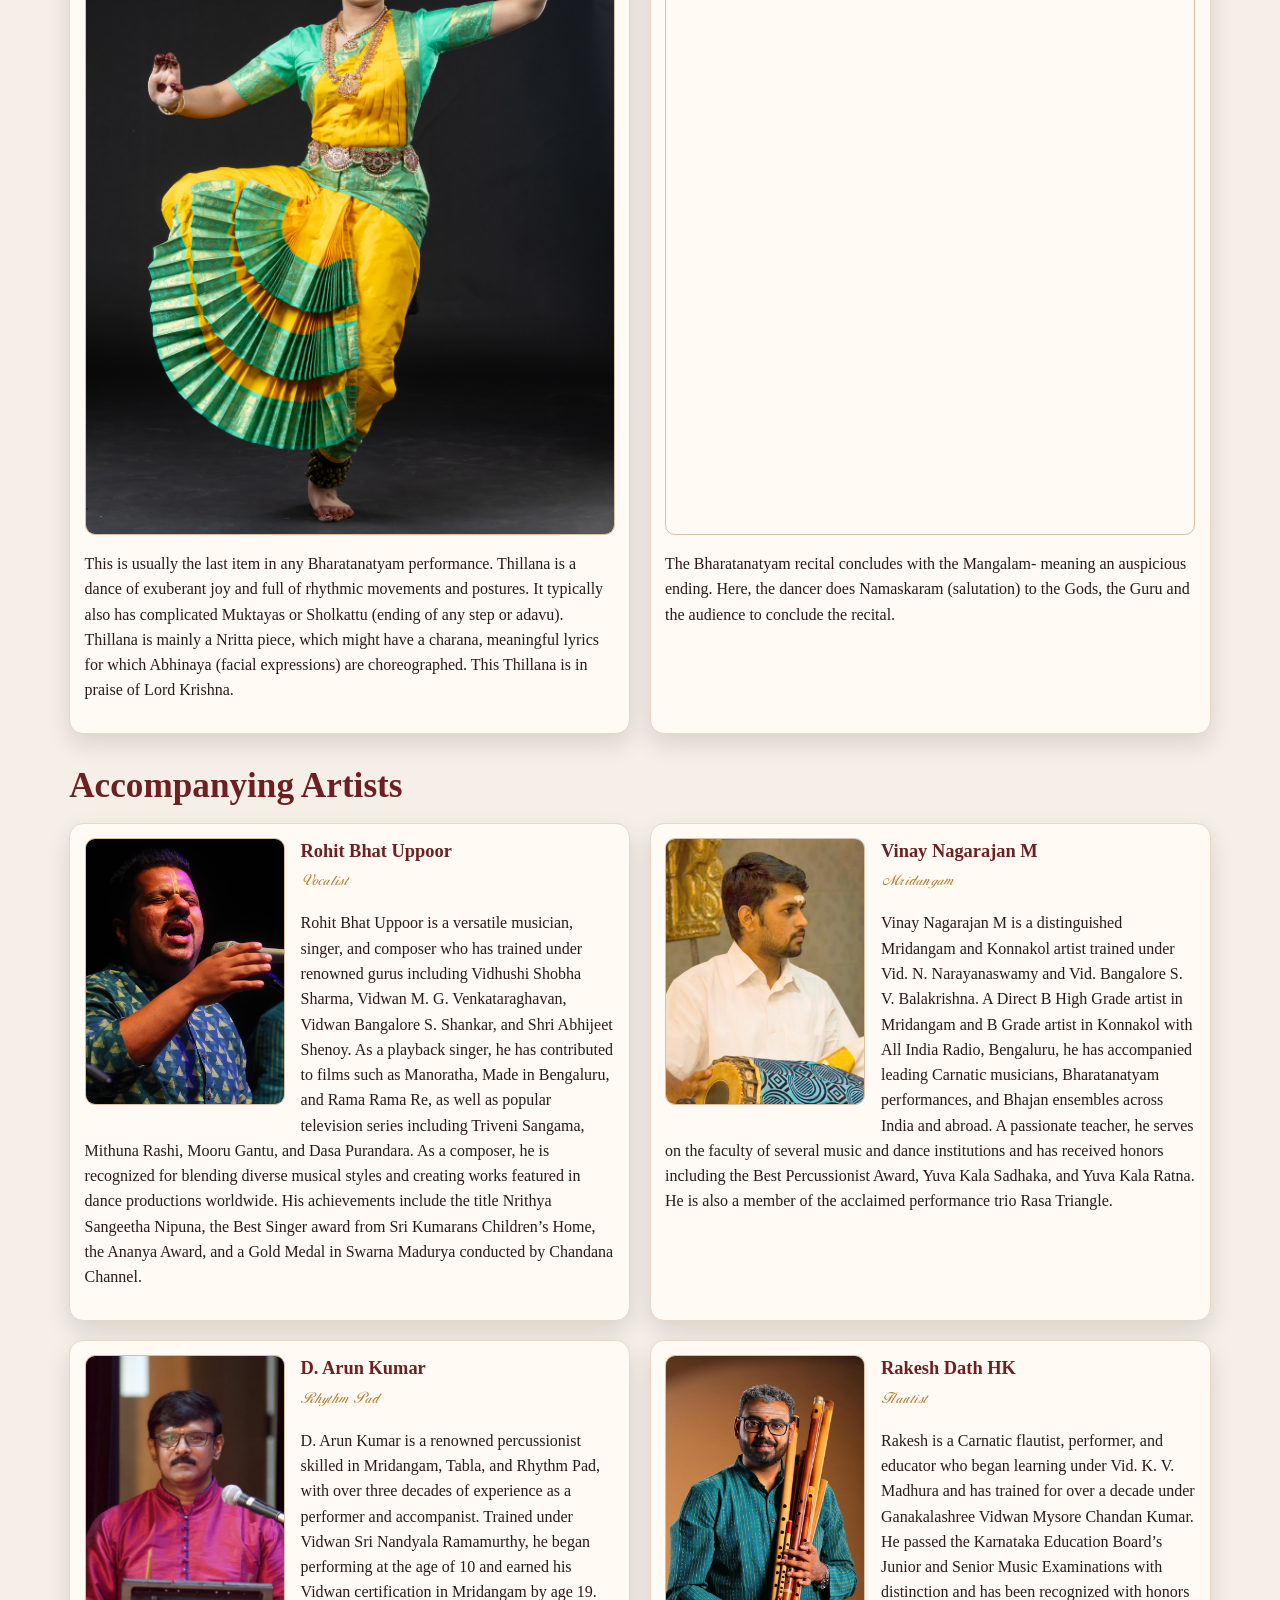
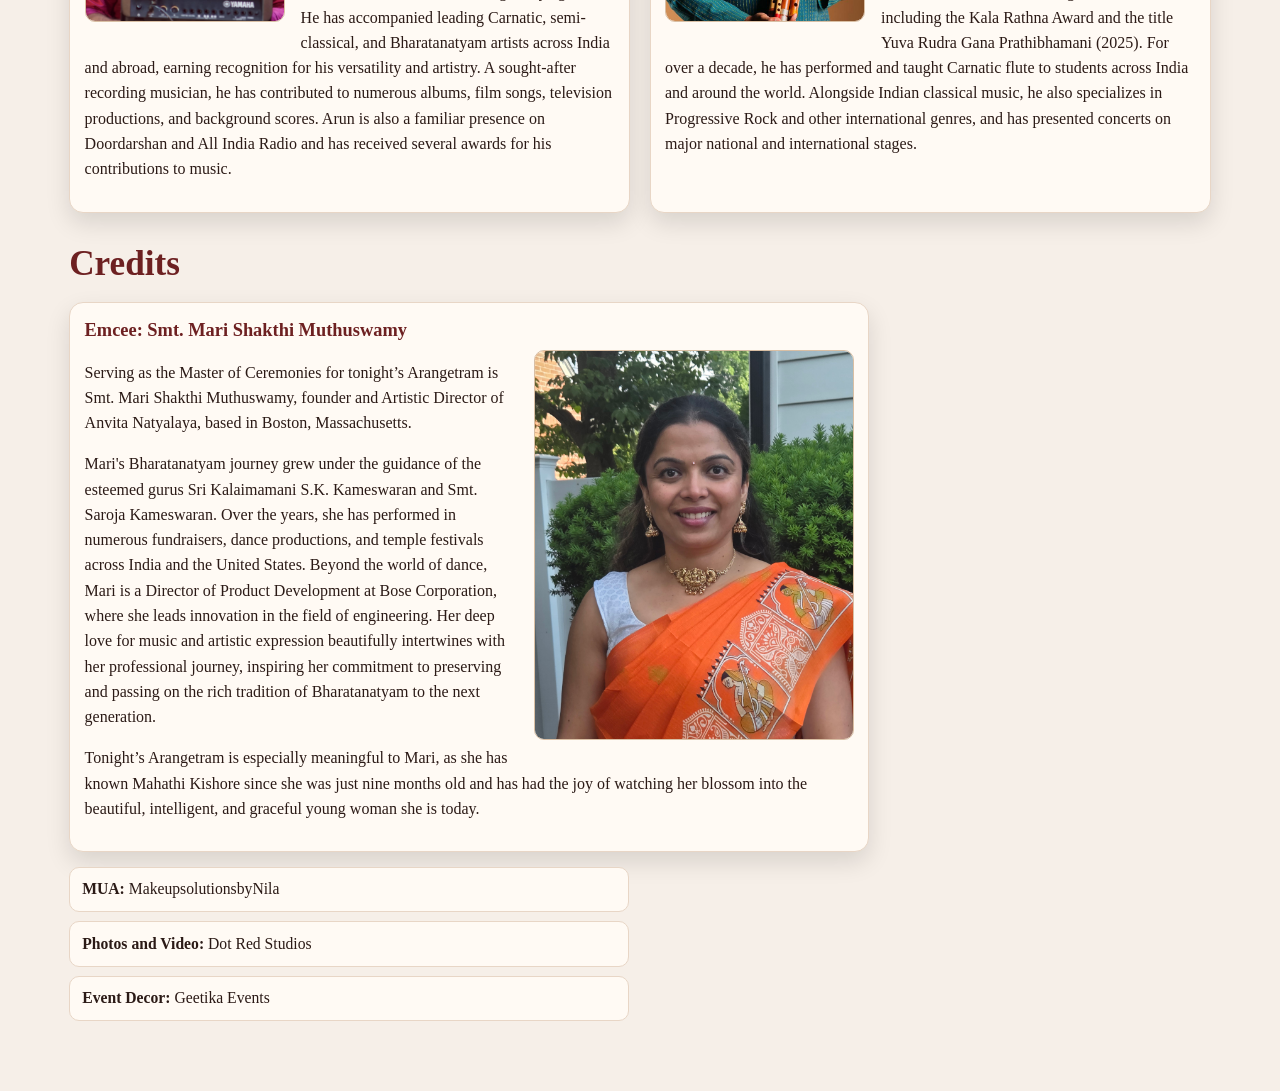
==== commit 1060a094: "Refine credits layout and add hero banner tuning controls. Reorder credits to prioritize the full em" ====
--- a/index.html
+++ b/index.html
@@ -18,7 +18,7 @@
         <h1>Mahathi Kishore&rsquo;s</h1>
         <p class="hero-subtitle">Bharatanatyam Arangetram</p>
         <p class="event-meta">June 27th, 2026</p>
-        <p class="event-meta">Guru &amp; Nattuvangam: Sridevi Jagannath</p>
+        <p class="event-meta">Guru: Sridevi Jagannath</p>
       </div>
       <button class="theme-toggle" id="themeToggle" type="button" aria-pressed="false">
         Dark mode
@@ -300,12 +300,6 @@
       <section id="credits" class="section">
         <h2>Credits</h2>
         <div class="credits-layout">
-          <div class="credits-list">
-            <p><strong>Emcee:</strong> Mari Shakthi Muthuswamy</p>
-            <p><strong>MUA:</strong> MakeupsolutionsbyNila</p>
-            <p><strong>Photos and Video:</strong> Dot Red Studios</p>
-            <p><strong>Event Decor:</strong> Geetika Events</p>
-          </div>
           <article class="card emcee-card">
             <h3>Emcee: Smt. Mari Shakthi Muthuswamy</h3>
             <img
@@ -336,6 +330,11 @@
               she is today.
             </p>
           </article>
+          <div class="credits-list">
+            <div class="credit-item"><strong>MUA:</strong> MakeupsolutionsbyNila</div>
+            <div class="credit-item"><strong>Photos and Video:</strong> Dot Red Studios</div>
+            <div class="credit-item"><strong>Event Decor:</strong> Geetika Events</div>
+          </div>
         </div>
       </section>
     </main>
--- a/styles.css
+++ b/styles.css
@@ -84,6 +84,9 @@
   width: 100%;
   height: 100%;
   object-fit: cover;
+  object-position: var(--banner-x, 50%) var(--banner-y, 74%);
+  transform: scale(var(--banner-zoom, 1));
+  transform-origin: center;
 }
 
 .hero-overlay {
@@ -393,15 +396,16 @@
 }
 
 .credits-list {
+  display: grid;
+  gap: 0.55rem;
+}
+
+.credit-item {
   background: var(--surface);
   border: 1px solid var(--border);
-  border-radius: 14px;
-  padding: 0.9rem;
-  box-shadow: var(--shadow);
-}
-
-.credits-list p {
-  margin: 0.45rem 0;
+  border-radius: 10px;
+  padding: 0.65rem 0.75rem;
+  font-size: 0.98rem;
 }
 
 .credits-layout {
@@ -509,12 +513,6 @@
     clear: both;
   }
 
-  .credits-layout {
-    grid-template-columns: minmax(280px, 360px) minmax(0, 1fr);
-    align-items: start;
-    gap: 1.2rem;
-  }
-
   .emcee-card {
     max-width: 800px;
   }
@@ -523,6 +521,10 @@
     float: right;
     width: min(42%, 320px);
     margin: 0 0 0.8rem 1rem;
+  }
+
+  .credits-list {
+    max-width: 560px;
   }
 
   .tuning-panel {
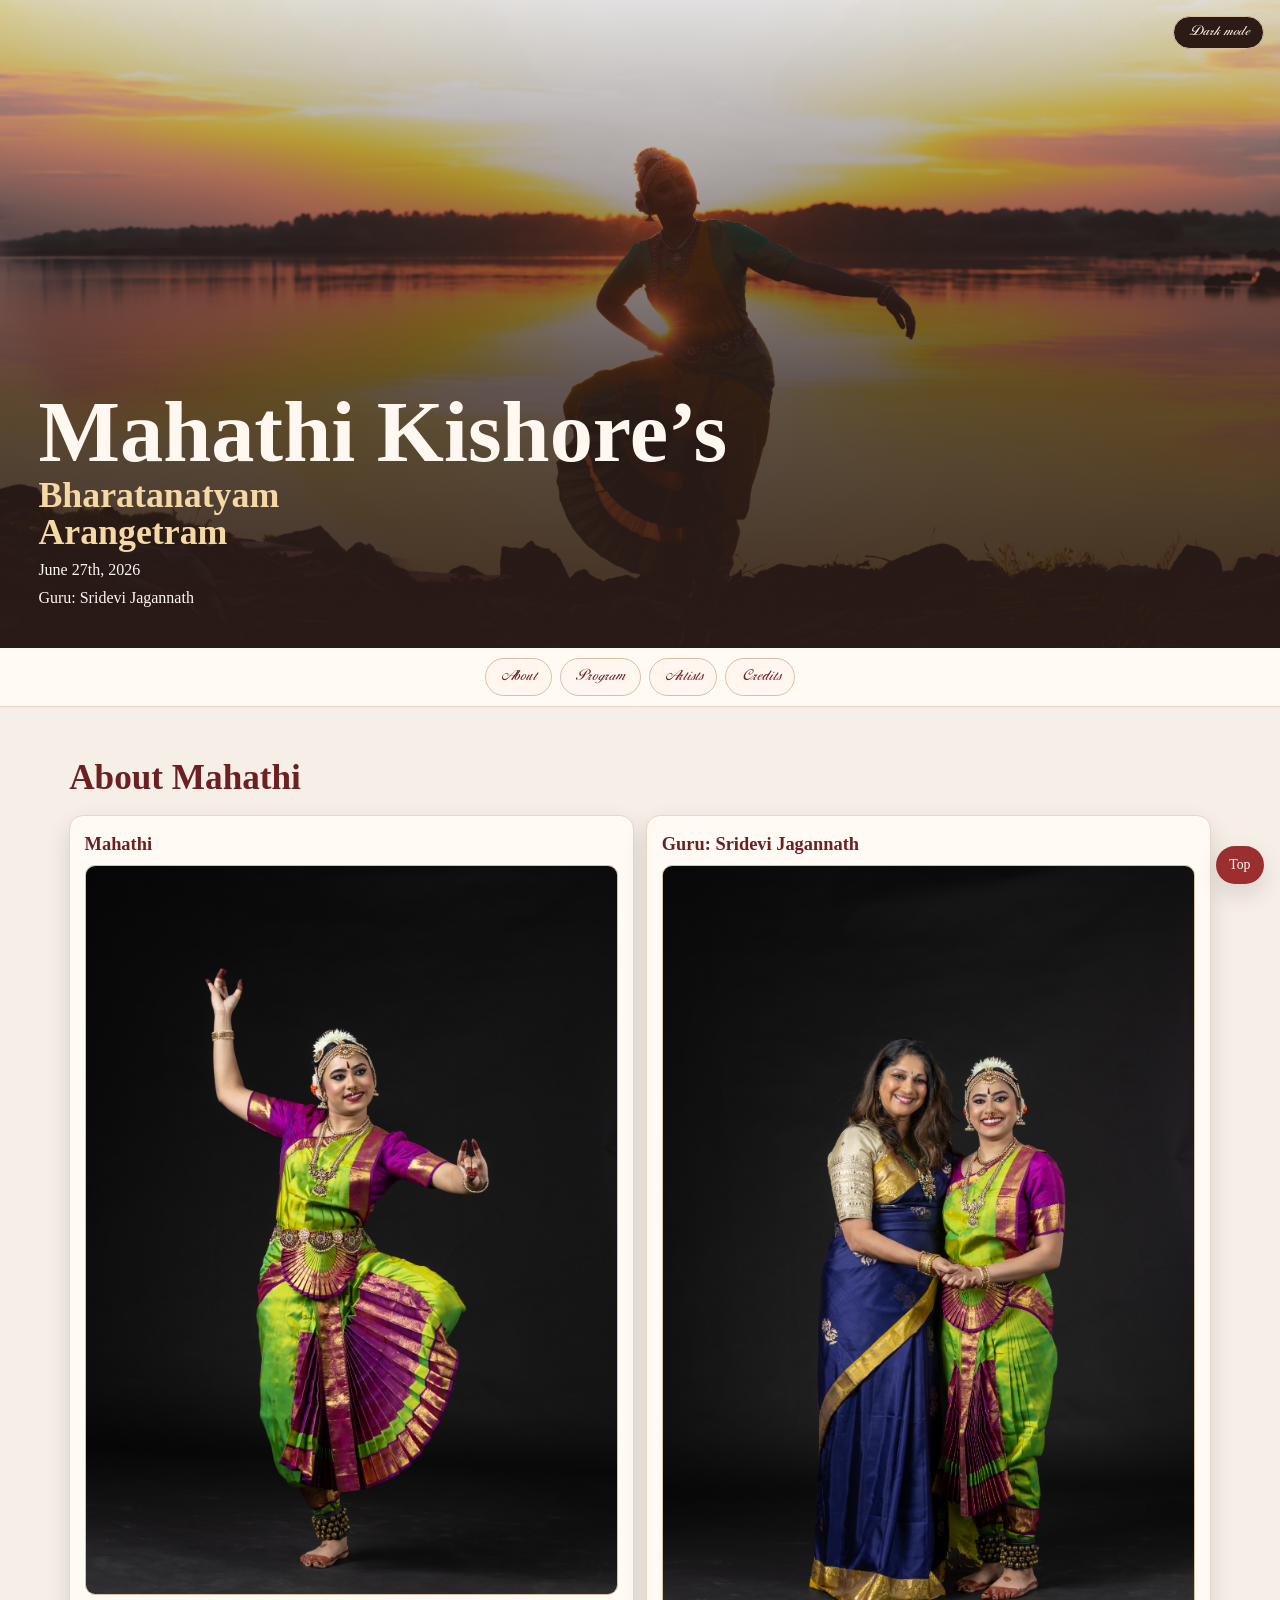
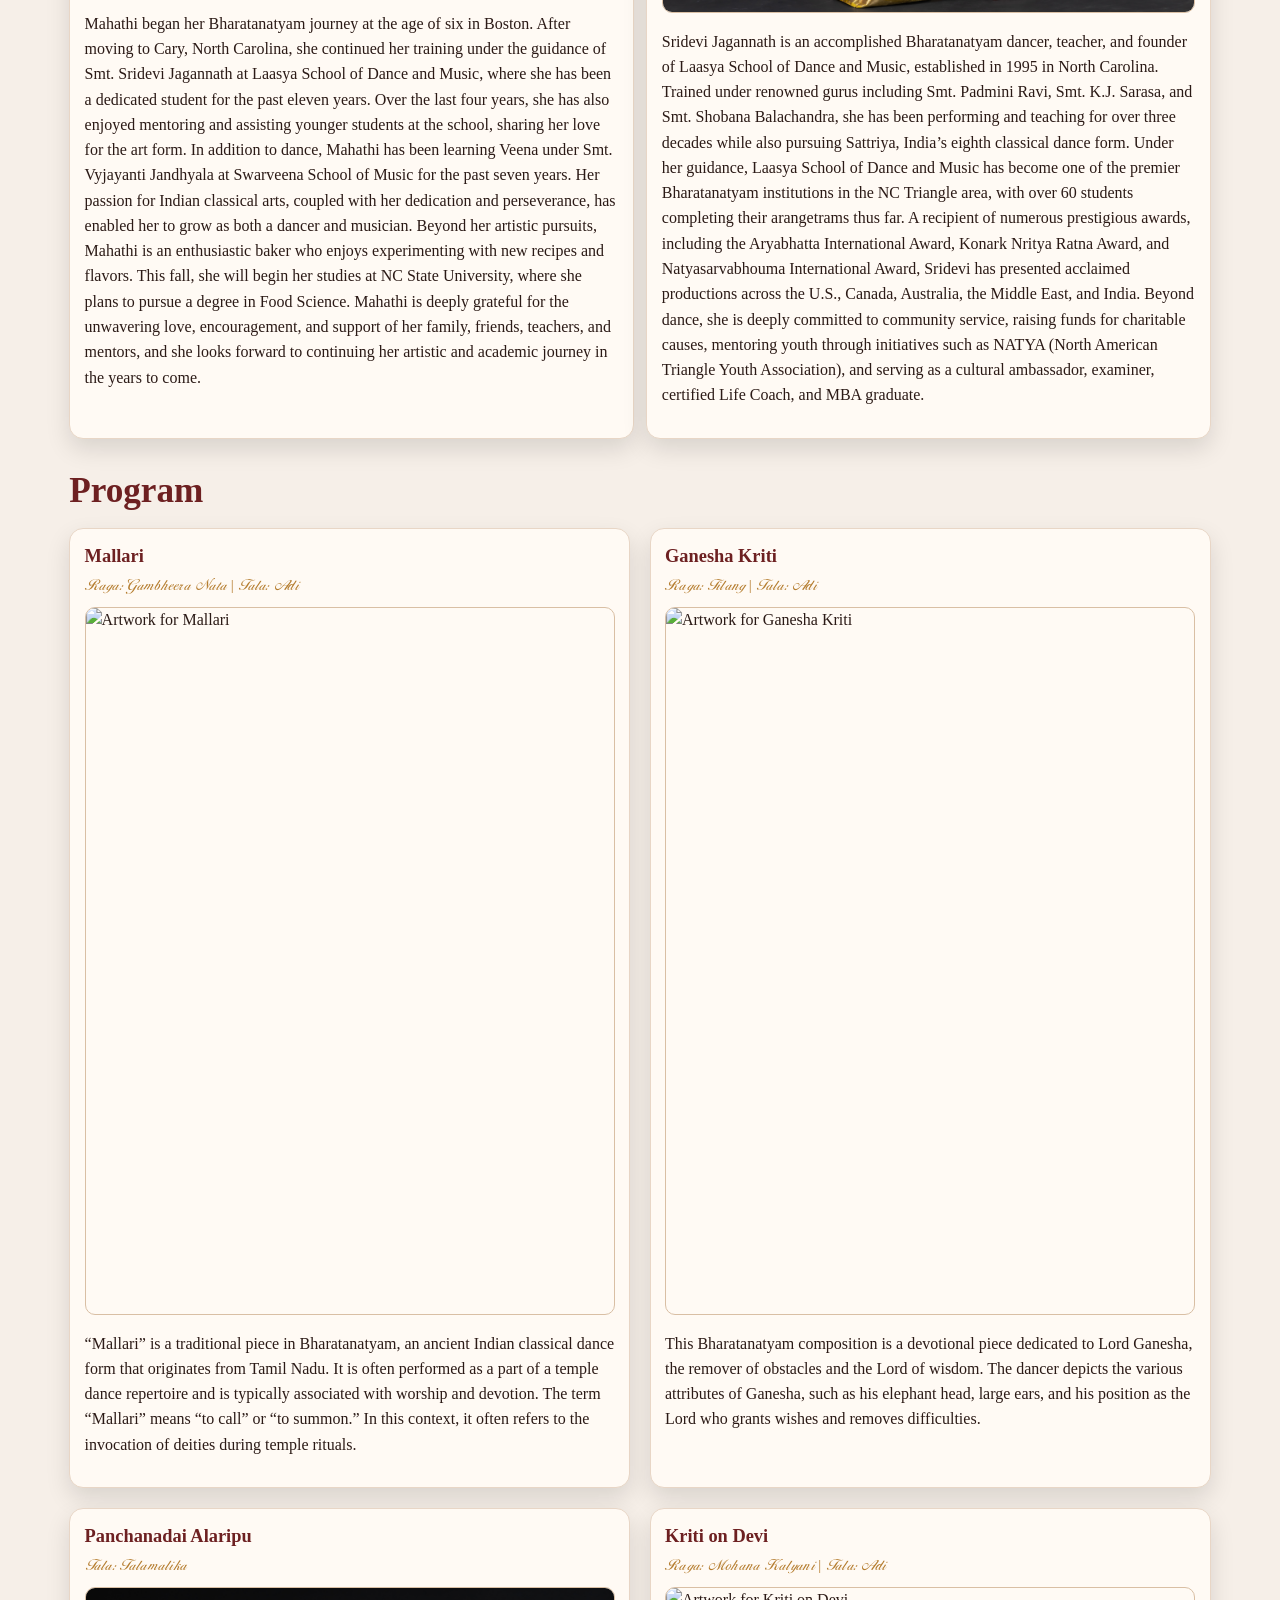
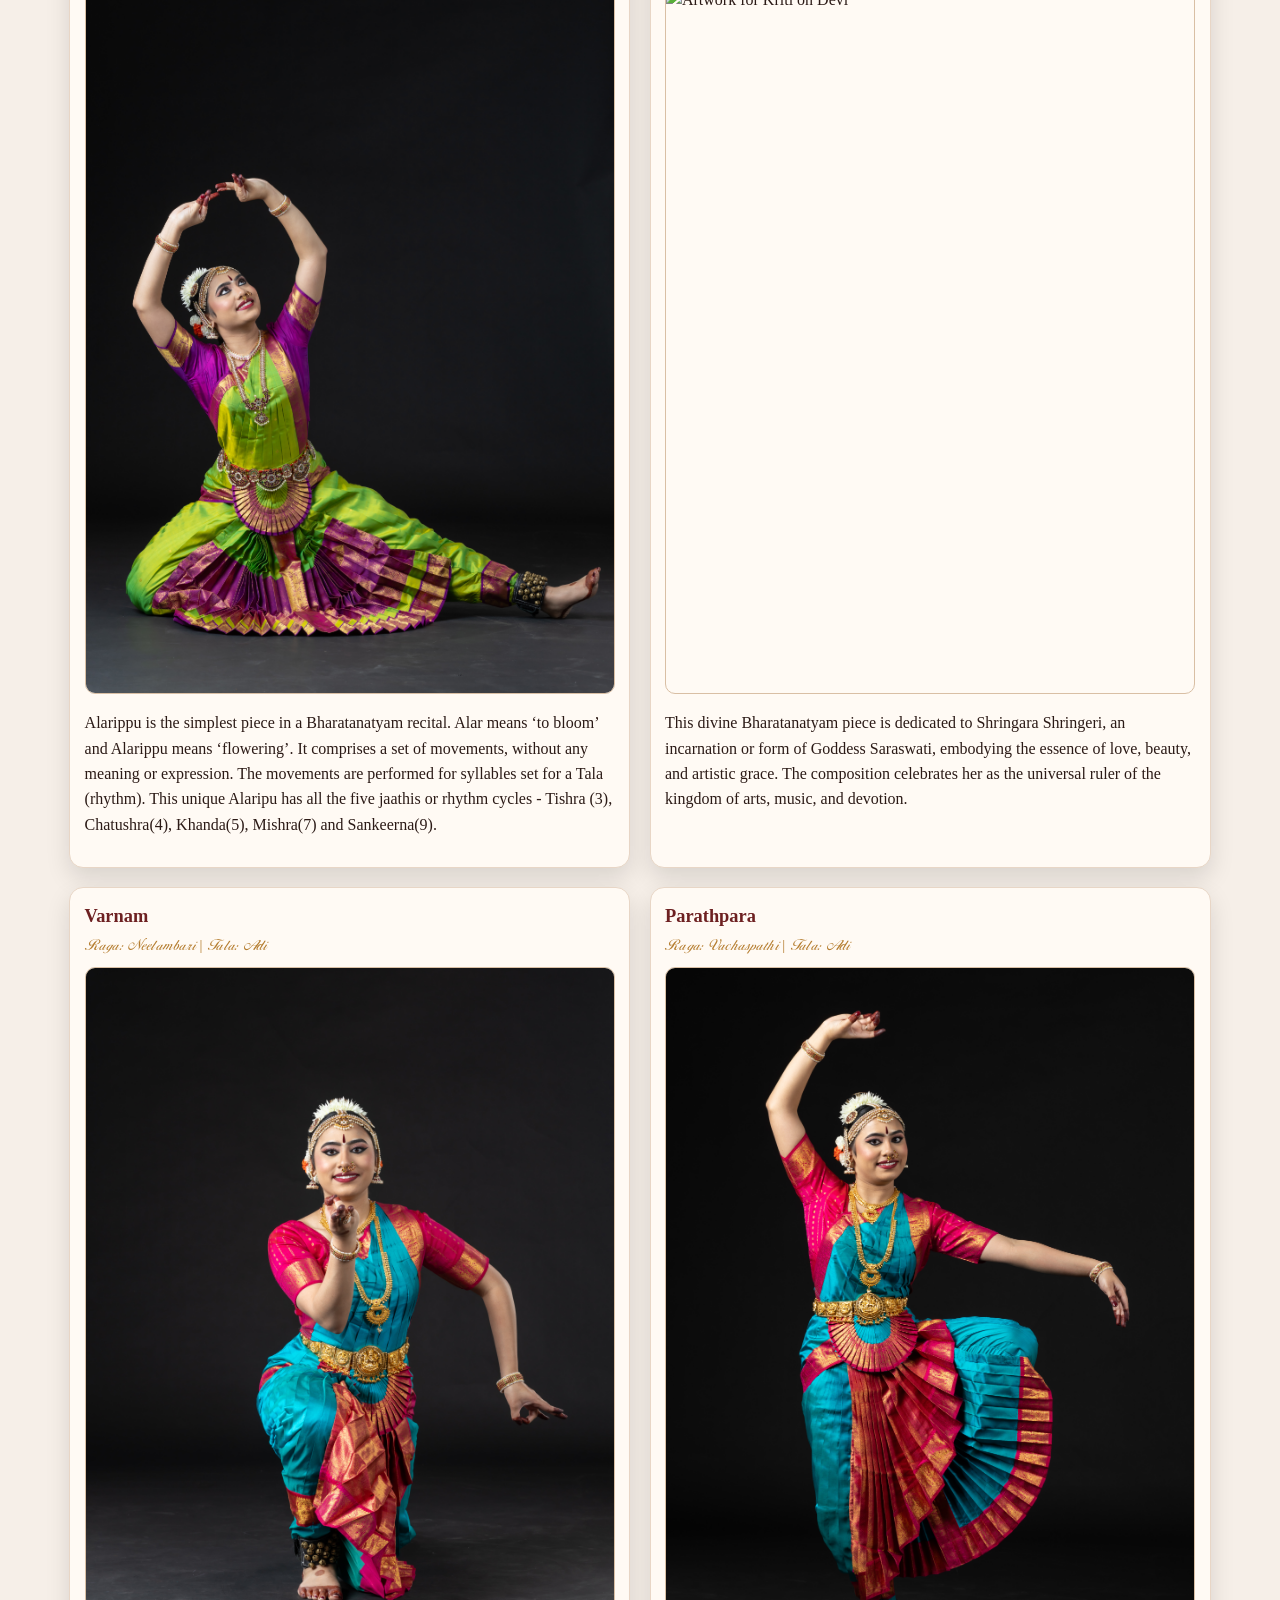
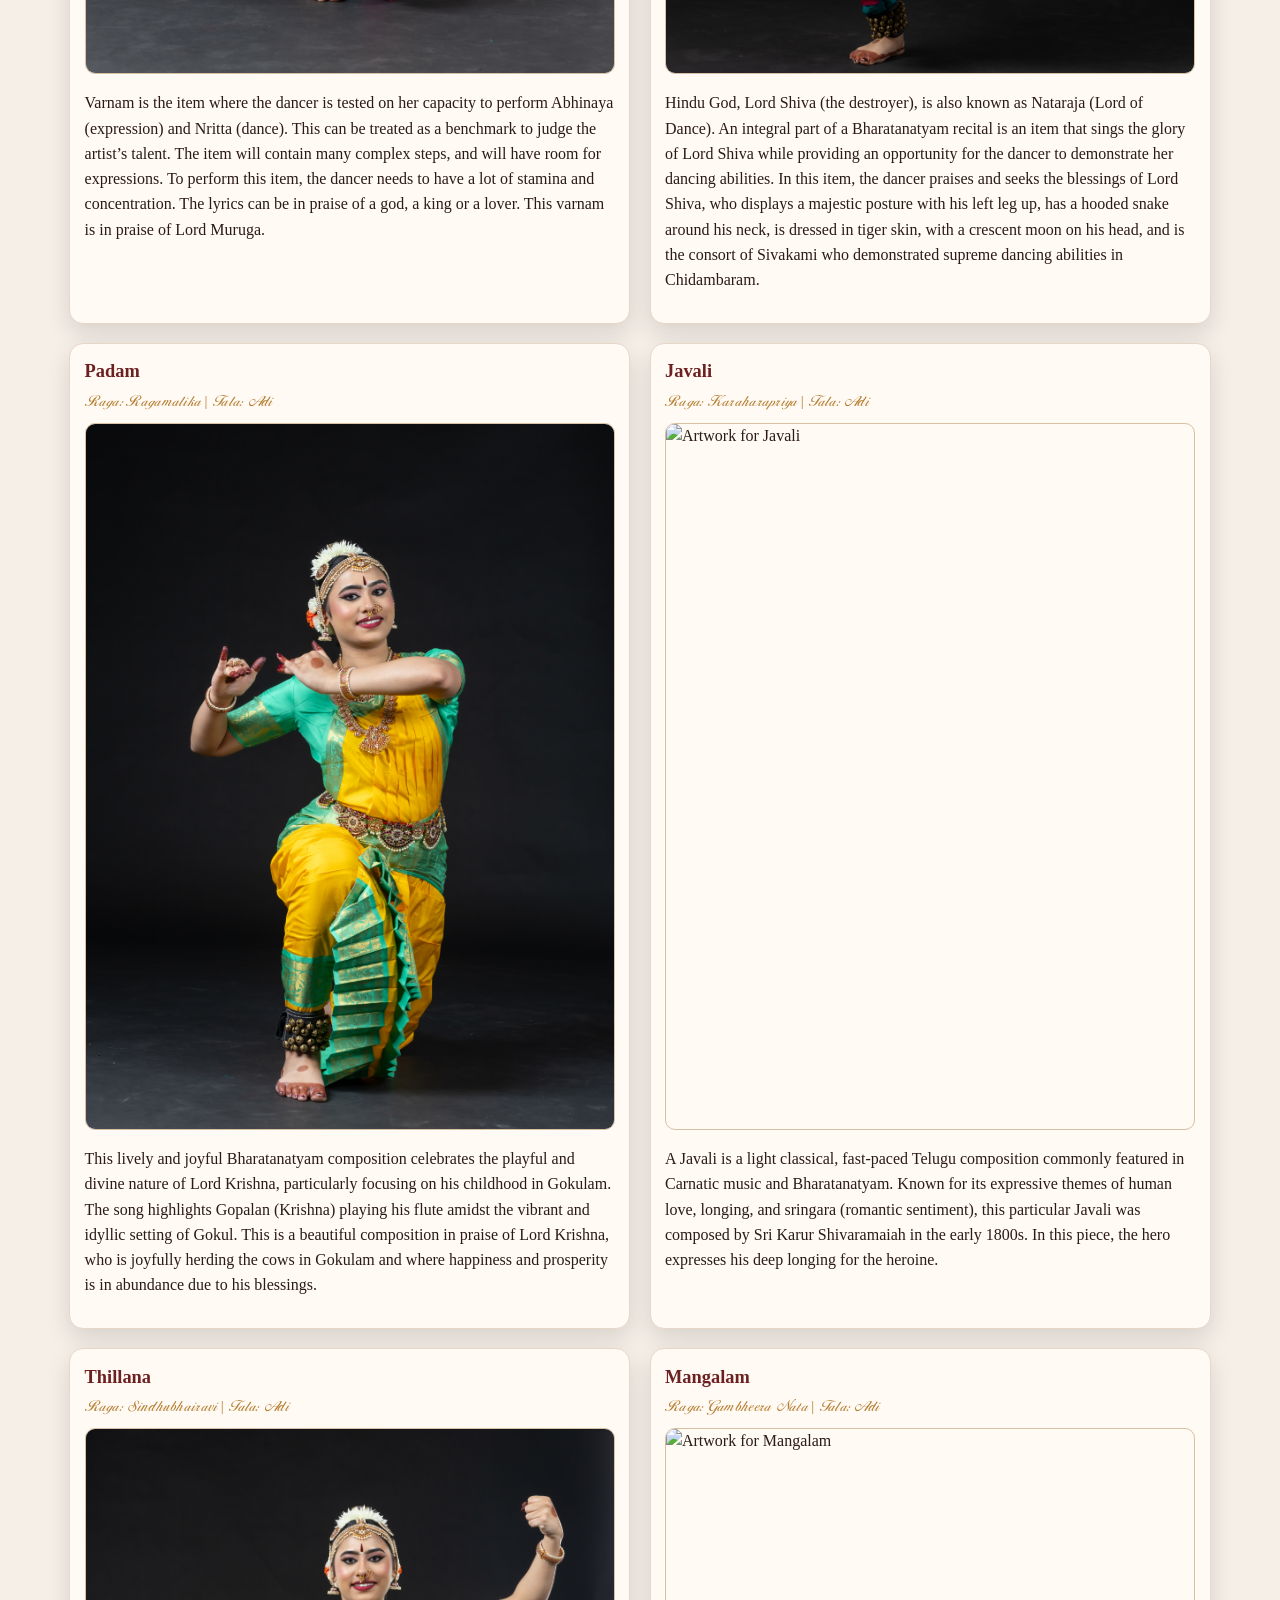
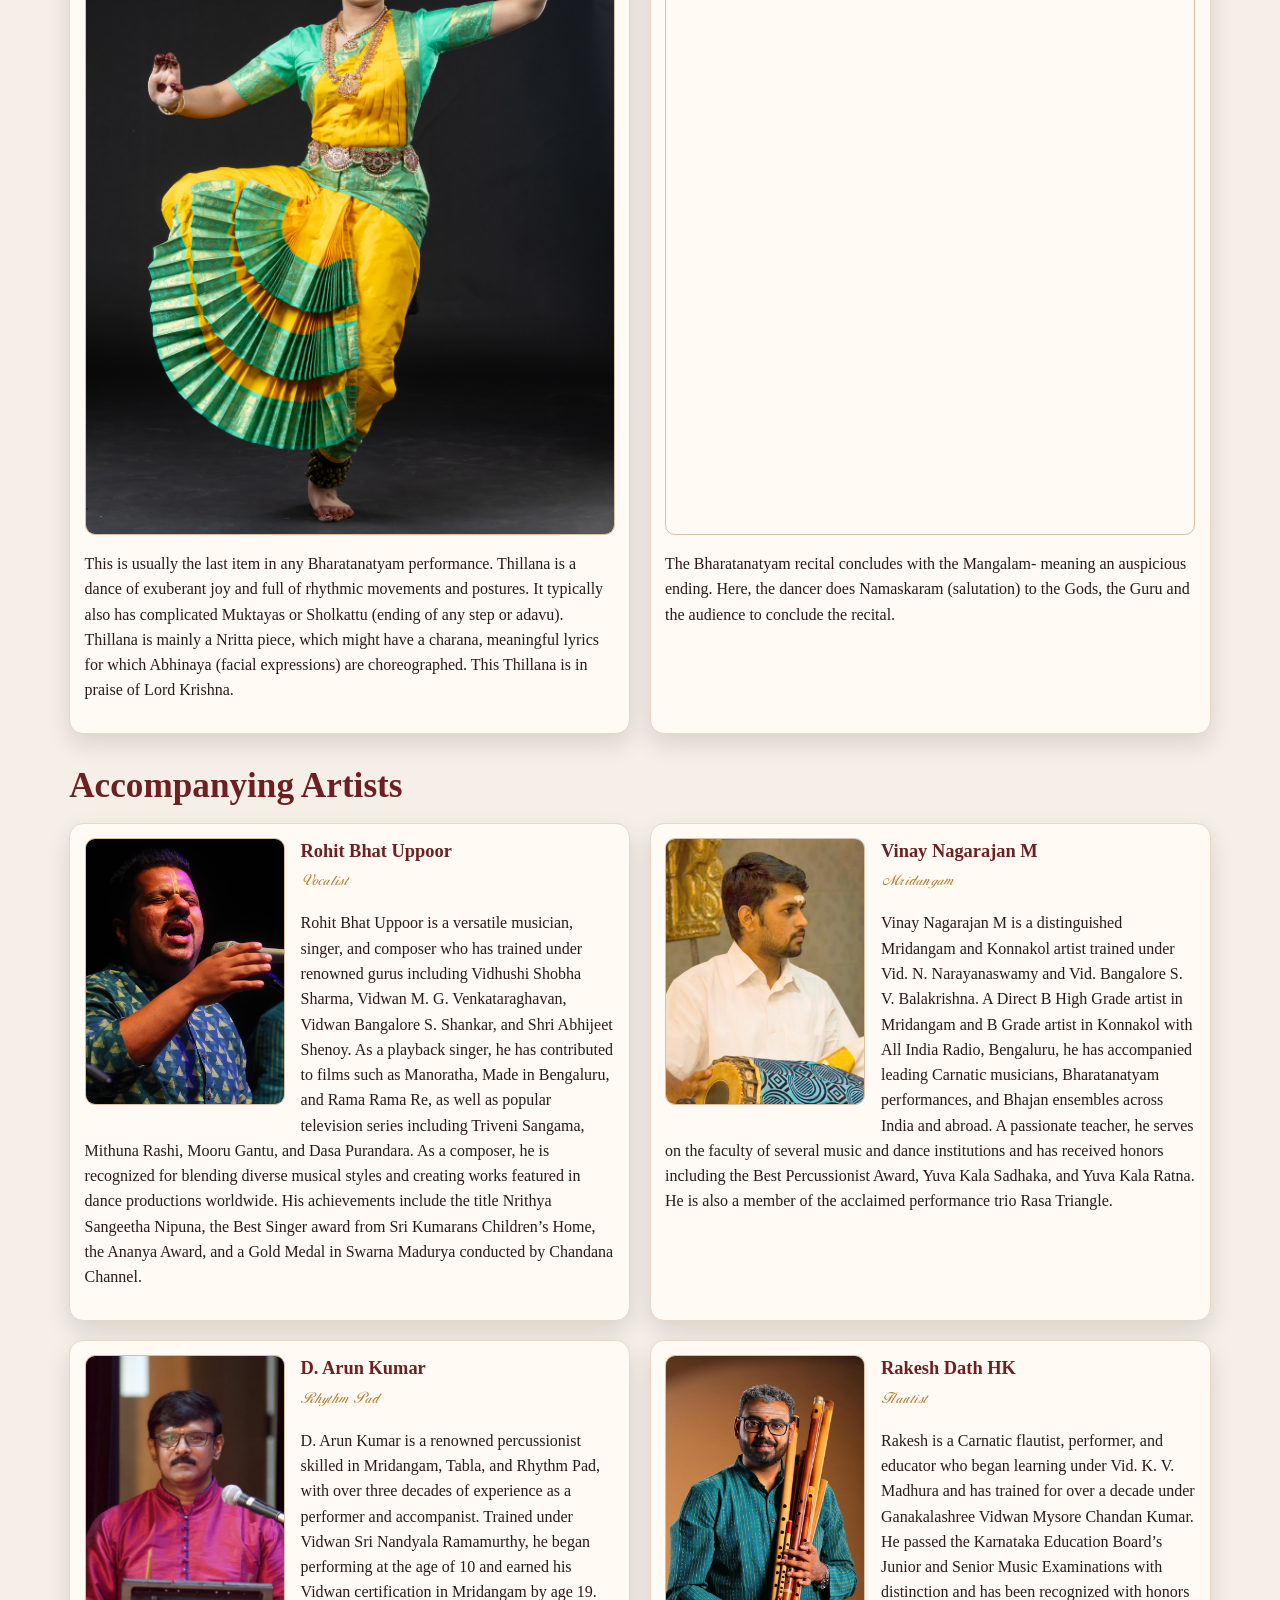
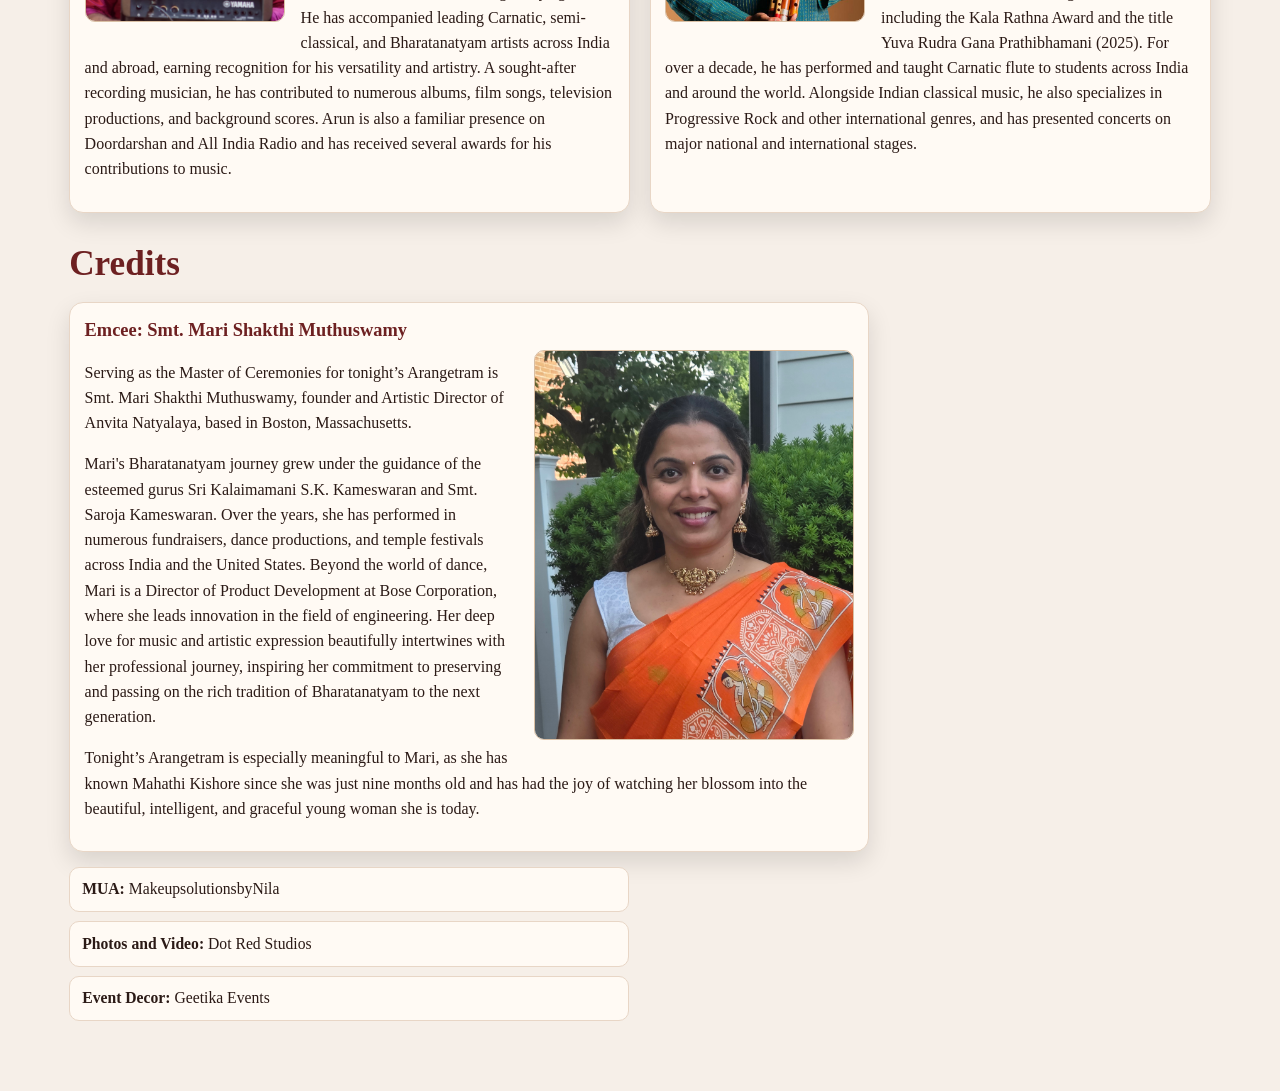
==== commit 401bef76: "Correct Ganesha Kriti and Padam raga names on the program. Ganesha Kriti is Tilang; Padam is Ragamal" ====
--- a/index.html
+++ b/index.html
@@ -83,7 +83,7 @@
 
           <article class="program-card">
             <h3>Ganesha Kriti</h3>
-            <p class="meta">Raga: Kalyani | Tala: Adi</p>
+            <p class="meta">Raga: Tilang | Tala: Adi</p>
             <div class="program-image-wrap">
               <img
                 class="tunable-image"
@@ -163,7 +163,7 @@
 
           <article class="program-card">
             <h3>Padam</h3>
-            <p class="meta">Raga: Kapi | Tala: Adi</p>
+            <p class="meta">Raga: Ragamalika | Tala: Adi</p>
             <div class="program-image-wrap">
               <img
                 class="tunable-image"
@@ -304,7 +304,7 @@
             <h3>Emcee: Smt. Mari Shakthi Muthuswamy</h3>
             <img
               class="portrait emcee-photo"
-              src="assets/Mari MC photo.jpg"
+              src="assets/mari-mc-photo.jpg"
               alt="Smt. Mari Shakthi Muthuswamy, Master of Ceremonies"
             />
             <p>
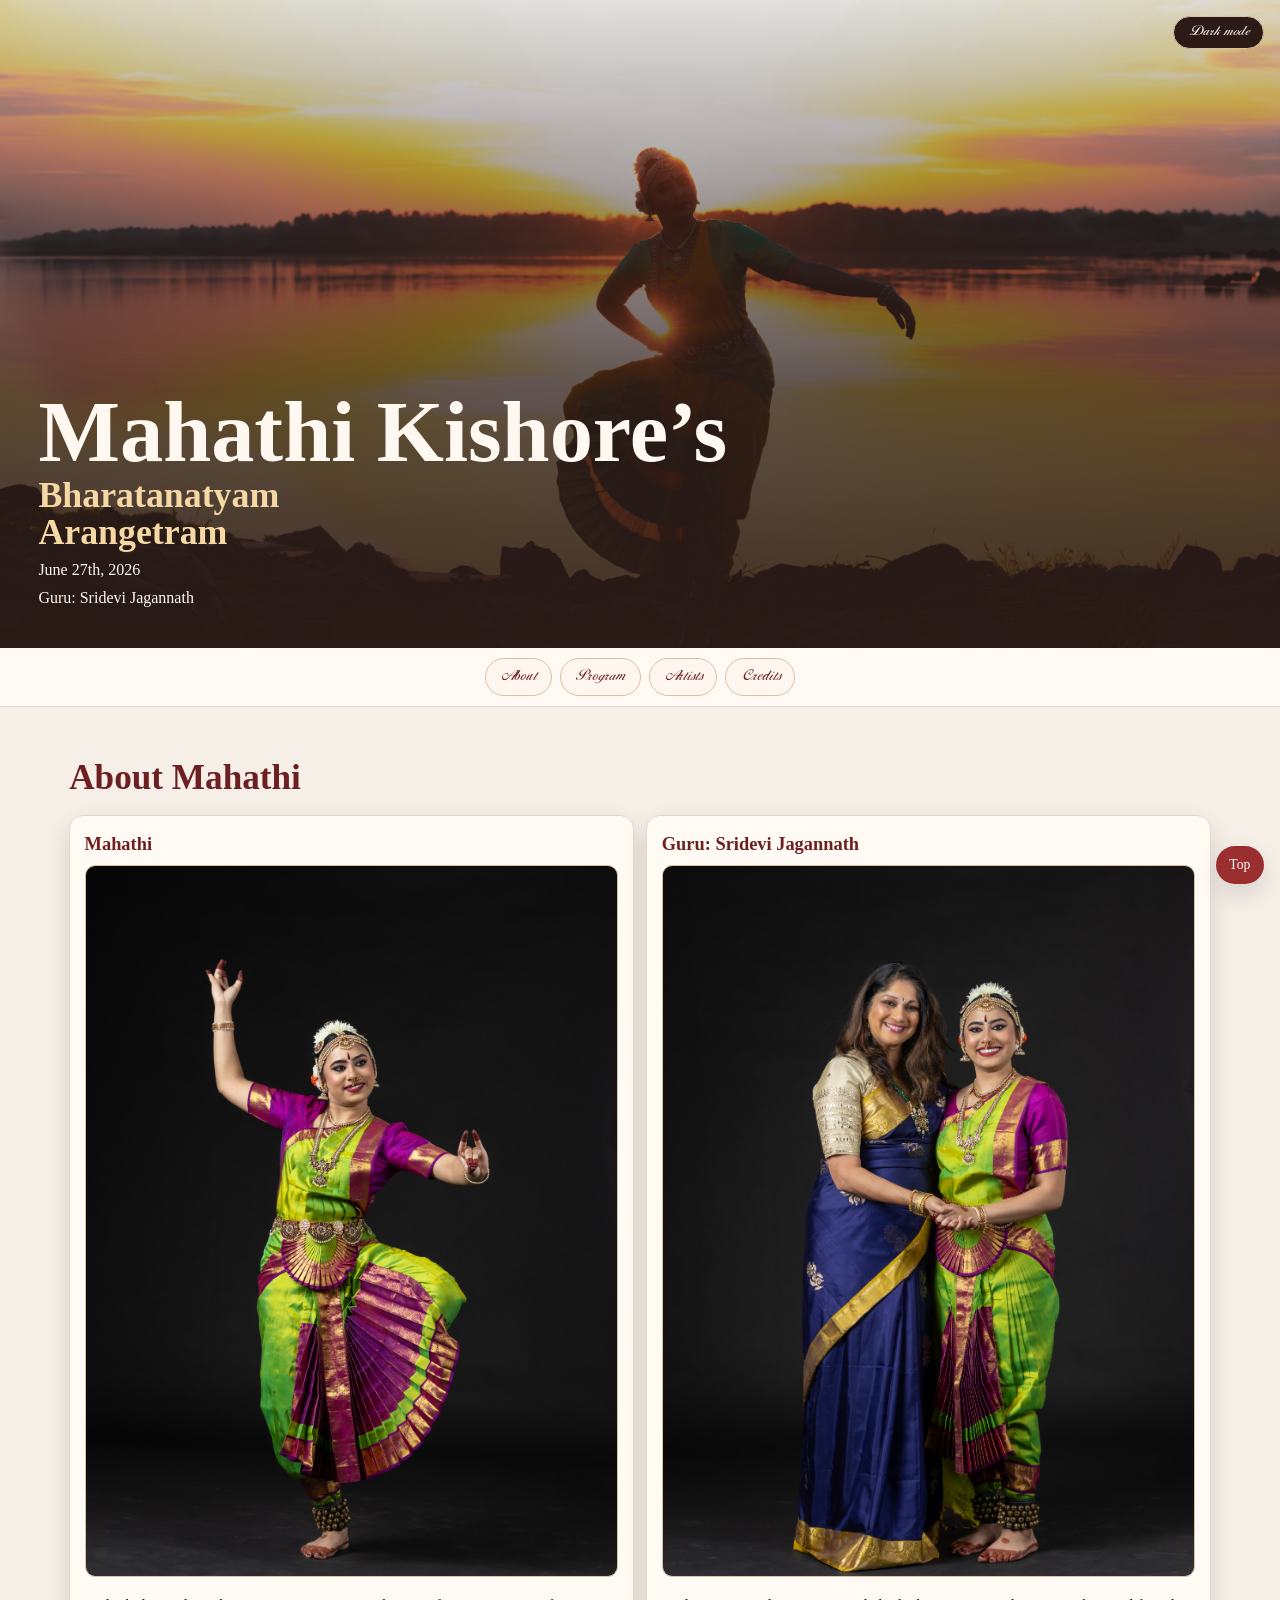
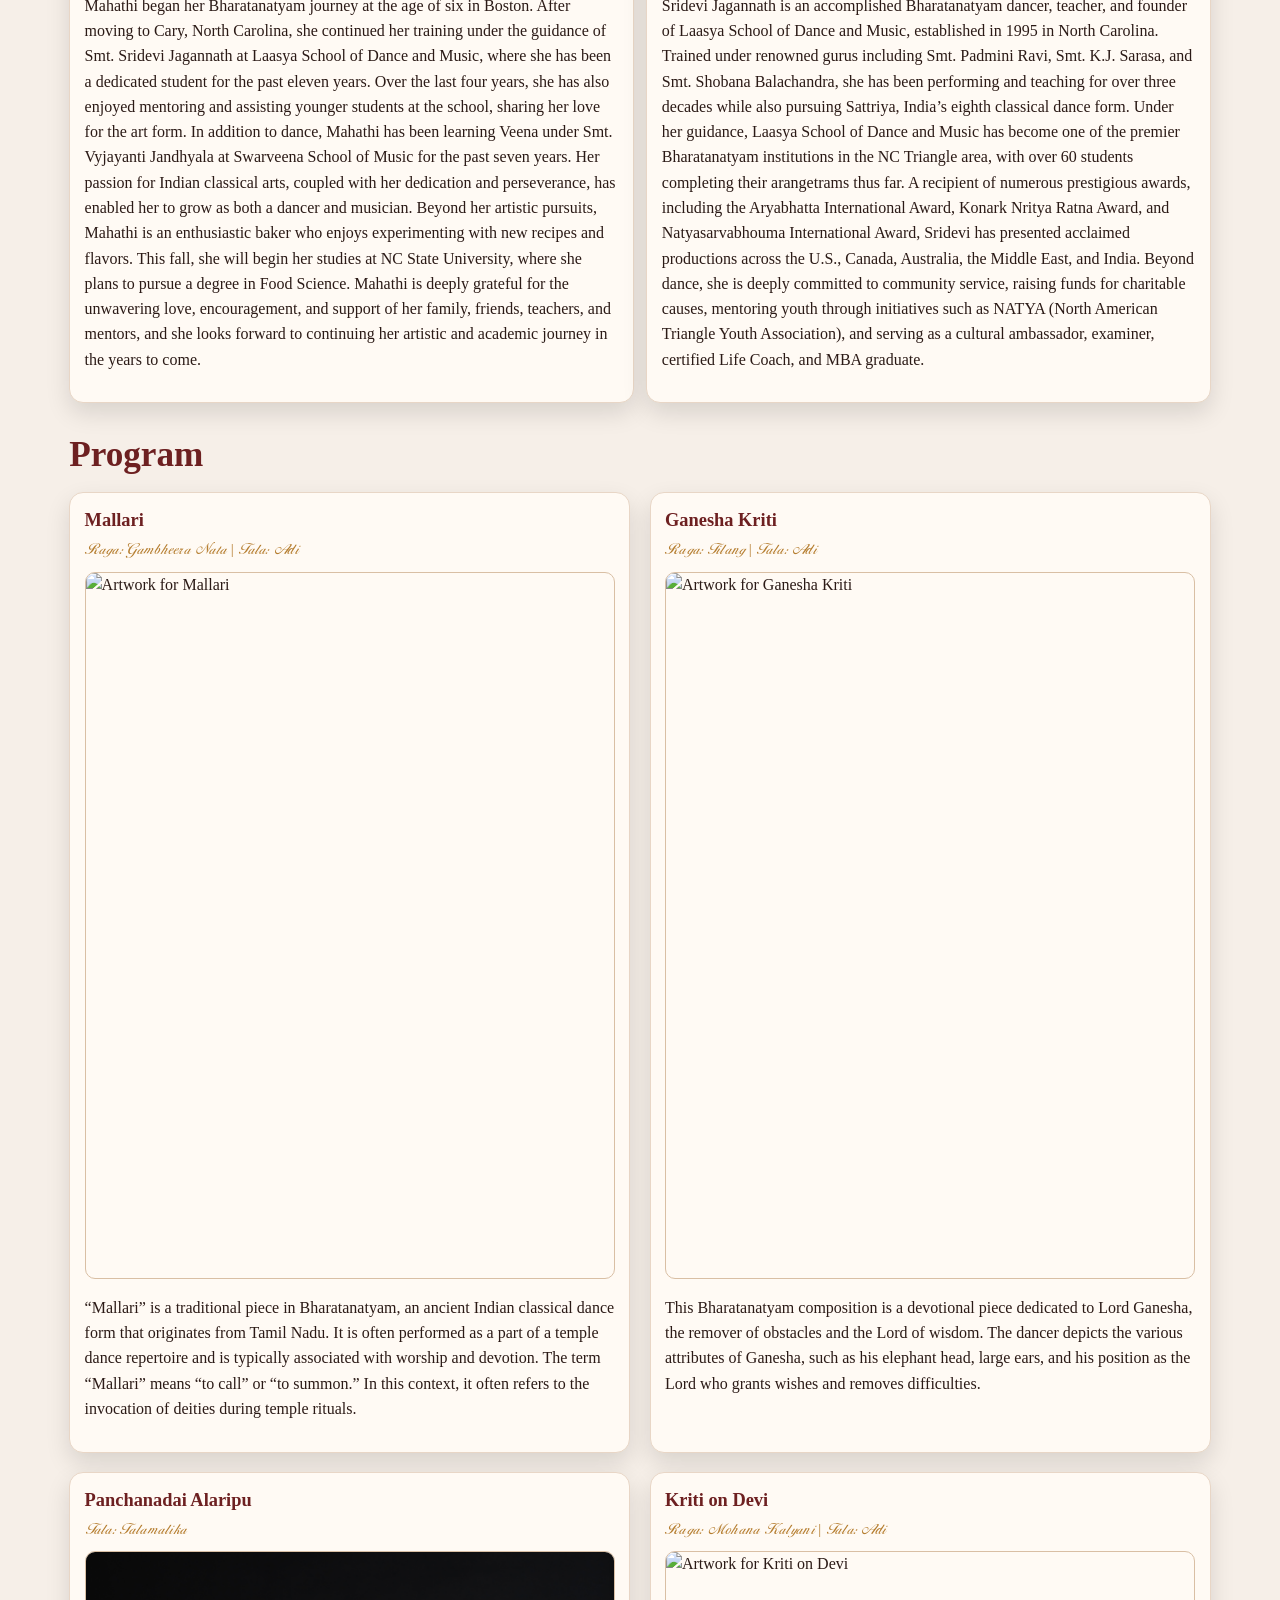
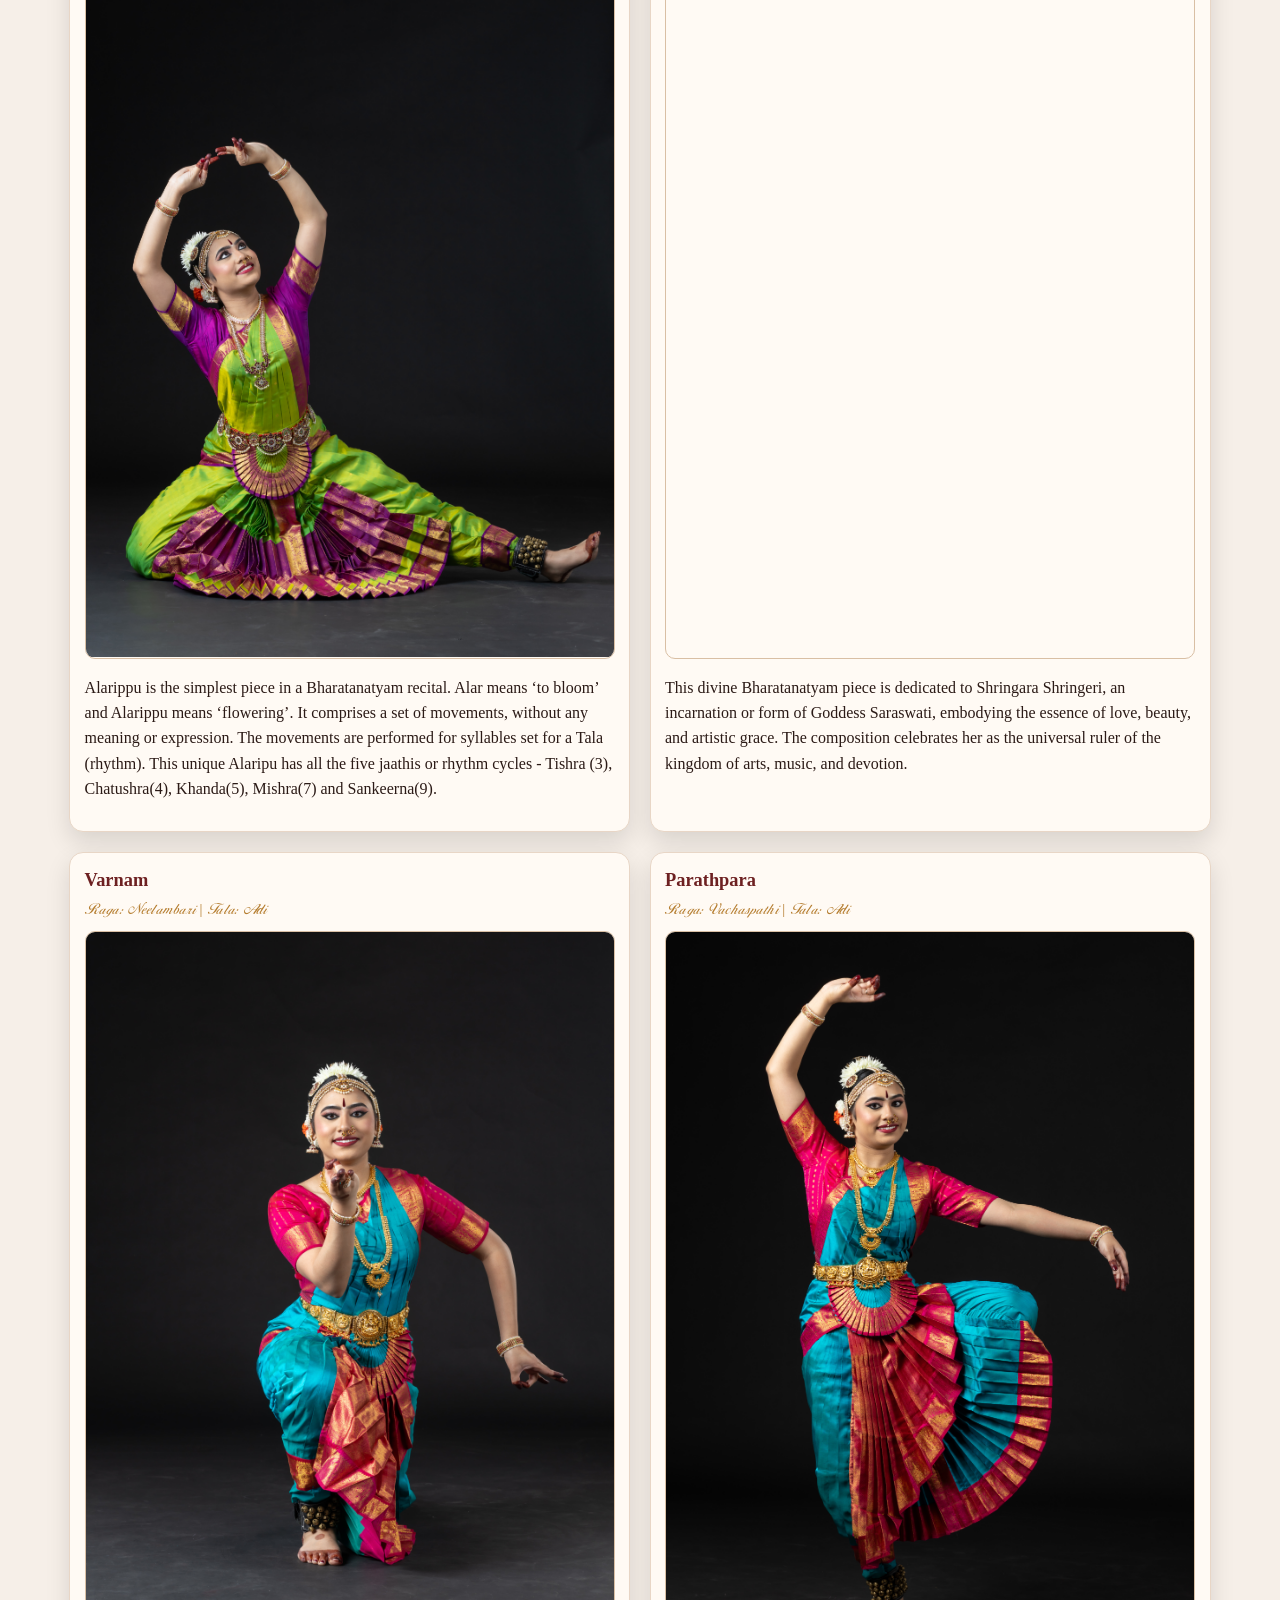
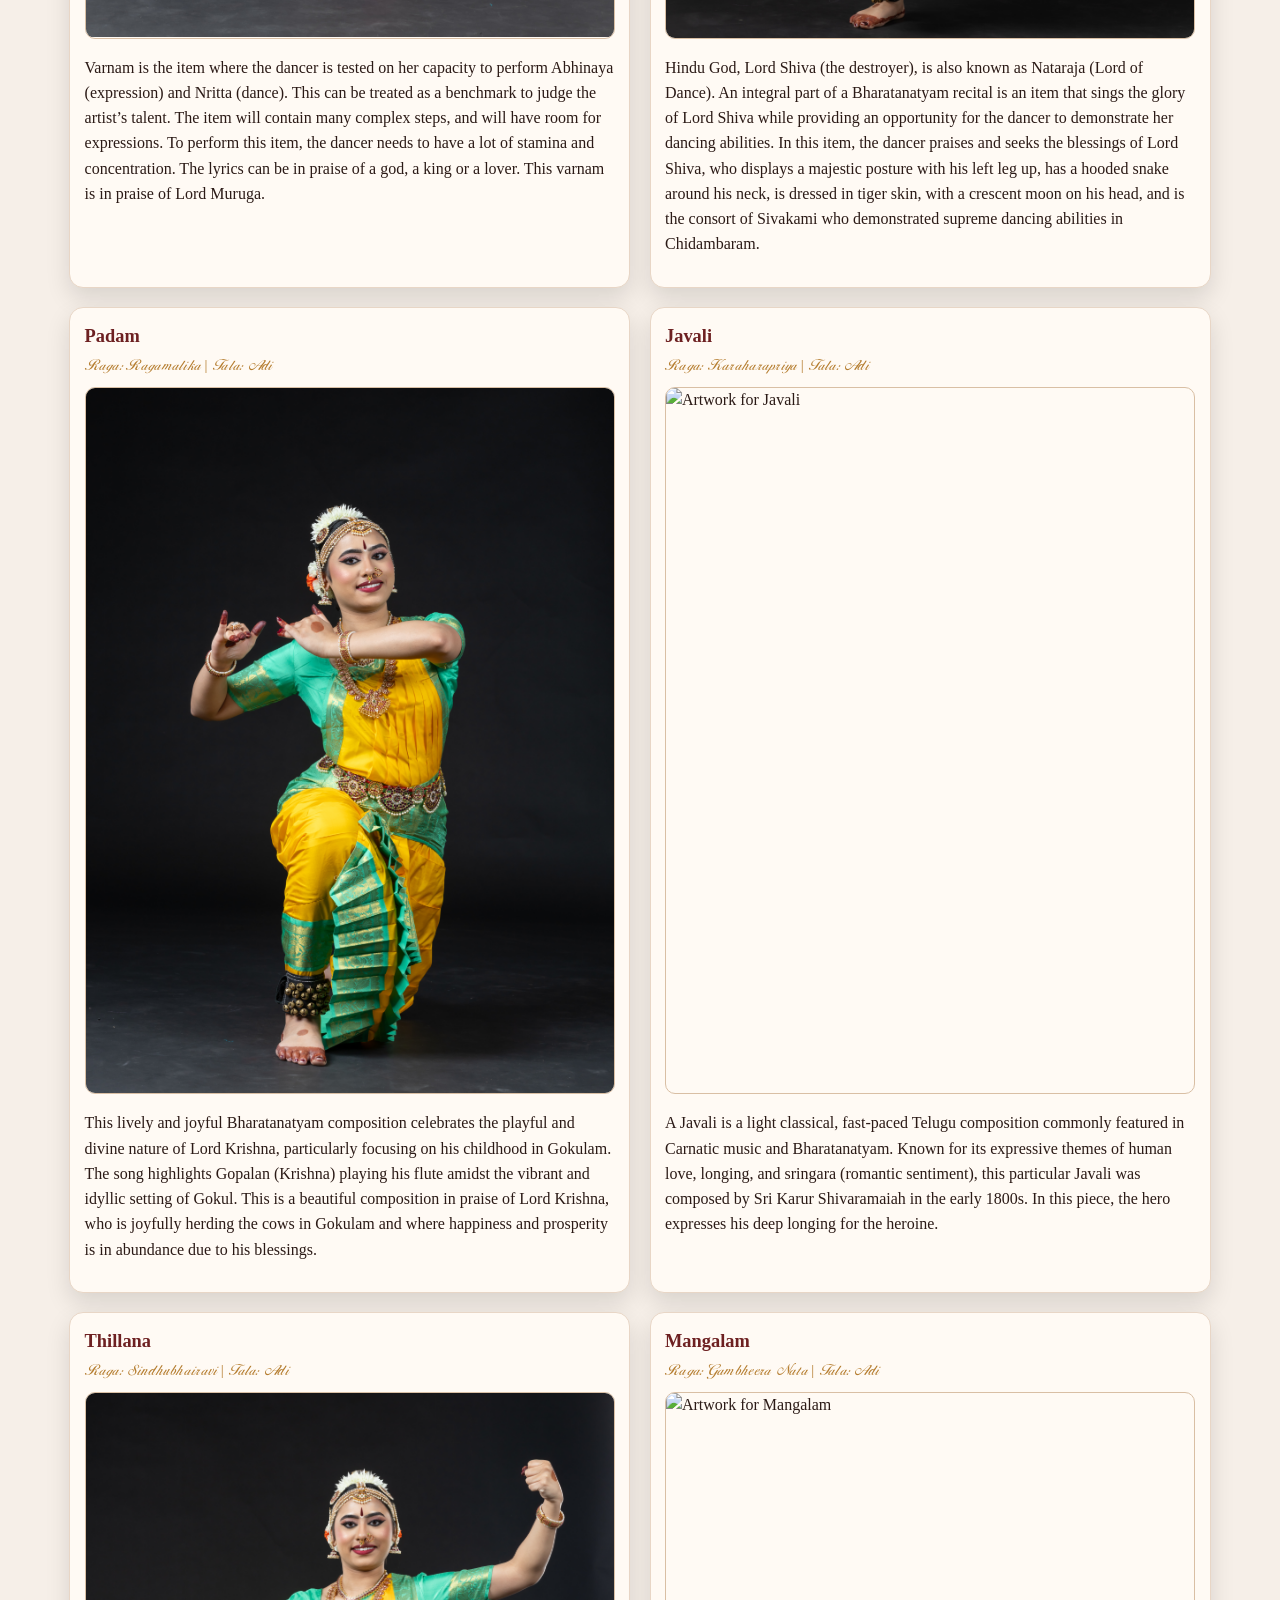
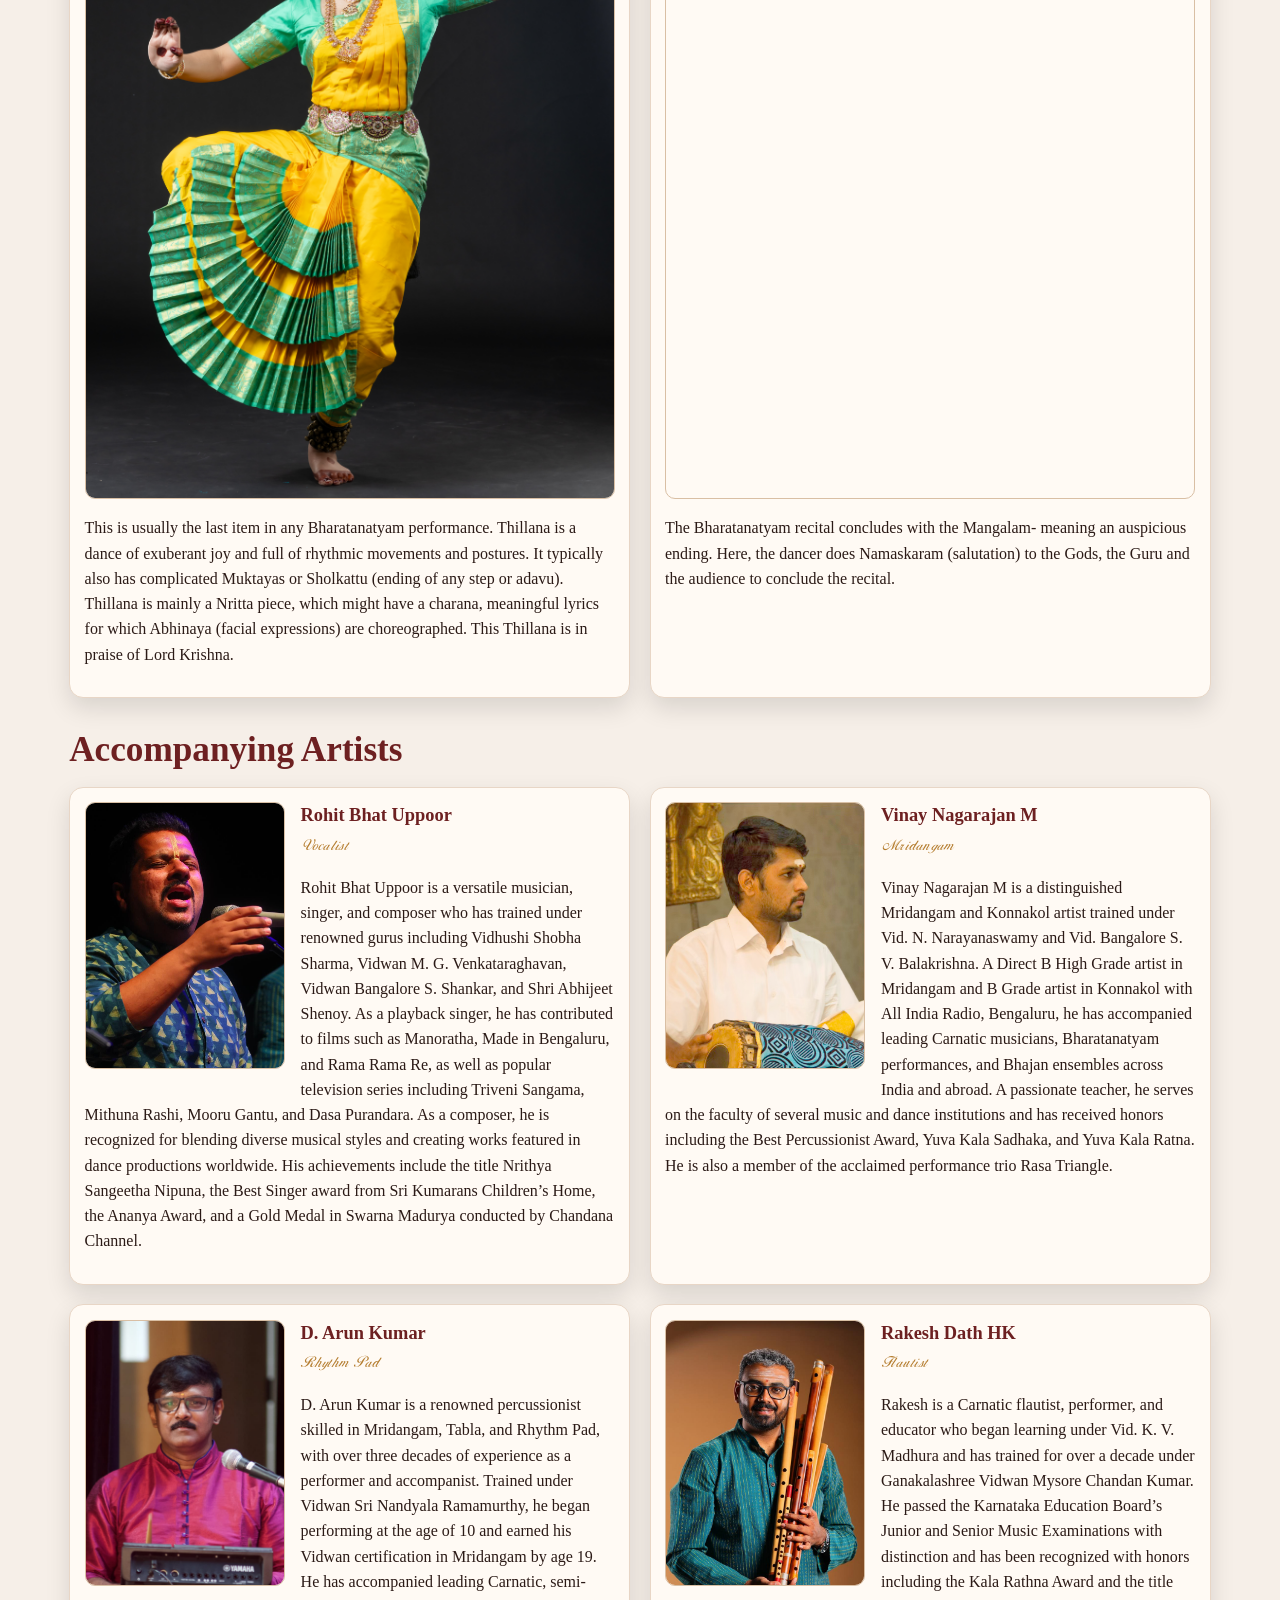
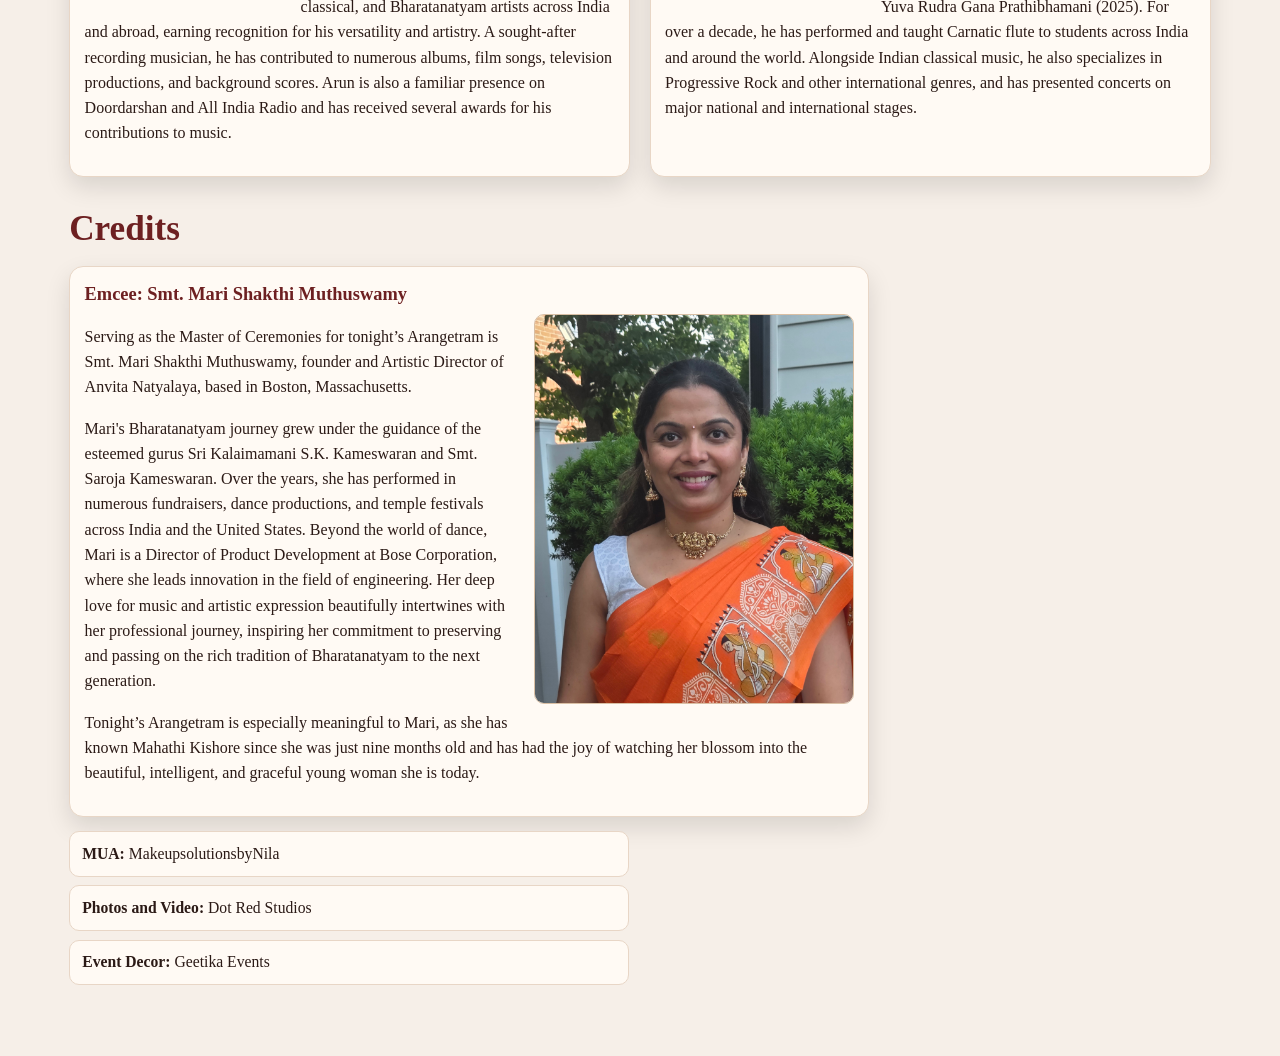
==== commit bf5cbdf3: "Match About portraits to program image framing and save guru crop. Use 3:4 tunable wraps for Mahathi" ====
--- a/index.html
+++ b/index.html
@@ -38,11 +38,14 @@
         <div class="split">
           <article class="card">
             <h3>Mahathi</h3>
-            <img
-              class="portrait"
-              src="assets/front-original.jpg"
-              alt="Mahathi arangetram front page portrait"
-            />
+            <div class="program-image-wrap">
+              <img
+                class="tunable-image"
+                data-image-id="front"
+                src="assets/front-original.jpg"
+                alt="Mahathi arangetram front page portrait"
+              />
+            </div>
             <p>
               Mahathi began her Bharatanatyam journey at the age of six in Boston. After moving to Cary, North Carolina, she continued her training under the guidance of Smt. Sridevi Jagannath at Laasya School of Dance and Music, where she has been a dedicated student for the past eleven years. Over the last four years, she has also enjoyed mentoring and assisting younger students at the school, sharing her love for the art form. In addition to dance, Mahathi has been learning Veena under Smt. Vyjayanti Jandhyala at Swarveena School of Music for the past seven years. Her passion for Indian classical arts, coupled with her dedication and perseverance, has enabled her to grow as both a dancer and musician. Beyond her artistic pursuits, Mahathi is an enthusiastic baker who enjoys experimenting with new recipes and flavors. This fall, she will begin her studies at NC State University, where she plans to pursue a degree in Food Science. Mahathi is deeply grateful for the unwavering love, encouragement, and support of her family, friends, teachers, and mentors, and she looks forward to continuing her artistic and academic journey in the years to come.
             </p>
@@ -50,11 +53,14 @@
 
           <article class="card">
             <h3>Guru: Sridevi Jagannath</h3>
-            <img
-              class="portrait"
-              src="assets/teacher-original.jpg"
-              alt="Portrait of Guru Sridevi Jagannath"
-            />
+            <div class="program-image-wrap">
+              <img
+                class="tunable-image"
+                data-image-id="teacher"
+                src="assets/teacher-original.jpg"
+                alt="Portrait of Guru Sridevi Jagannath"
+              />
+            </div>
             <p>
               Sridevi Jagannath is an accomplished Bharatanatyam dancer, teacher, and founder of Laasya School of Dance and Music, established in 1995 in North Carolina. Trained under renowned gurus including Smt. Padmini Ravi, Smt. K.J. Sarasa, and Smt. Shobana Balachandra, she has been performing and teaching for over three decades while also pursuing Sattriya, India&rsquo;s eighth classical dance form. Under her guidance, Laasya School of Dance and Music has become one of the premier Bharatanatyam institutions in the NC Triangle area, with over 60 students completing their arangetrams thus far. A recipient of numerous prestigious awards, including the Aryabhatta International Award, Konark Nritya Ratna Award, and Natyasarvabhouma International Award, Sridevi has presented acclaimed productions across the U.S., Canada, Australia, the Middle East, and India. Beyond dance, she is deeply committed to community service, raising funds for charitable causes, mentoring youth through initiatives such as NATYA (North American Triangle Youth Association), and serving as a cultural ambassador, examiner, certified Life Coach, and MBA graduate.
             </p>
